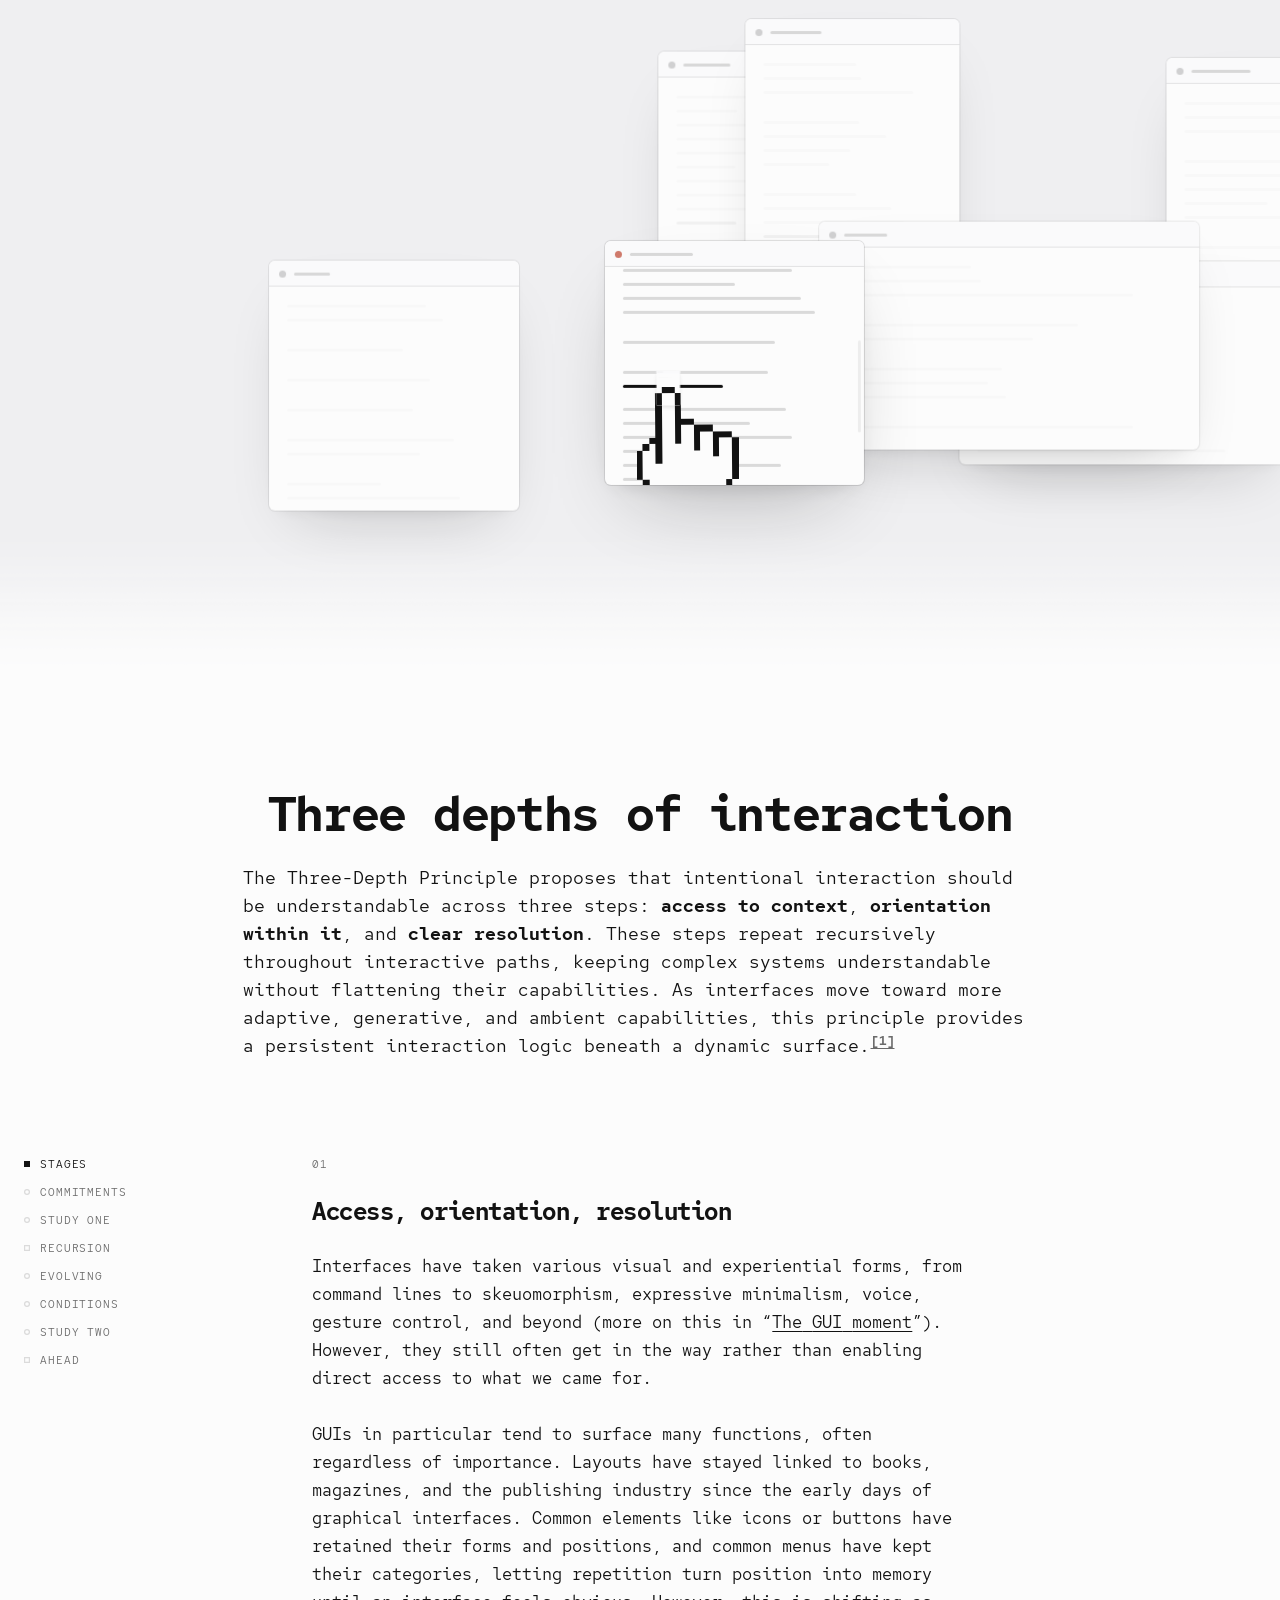
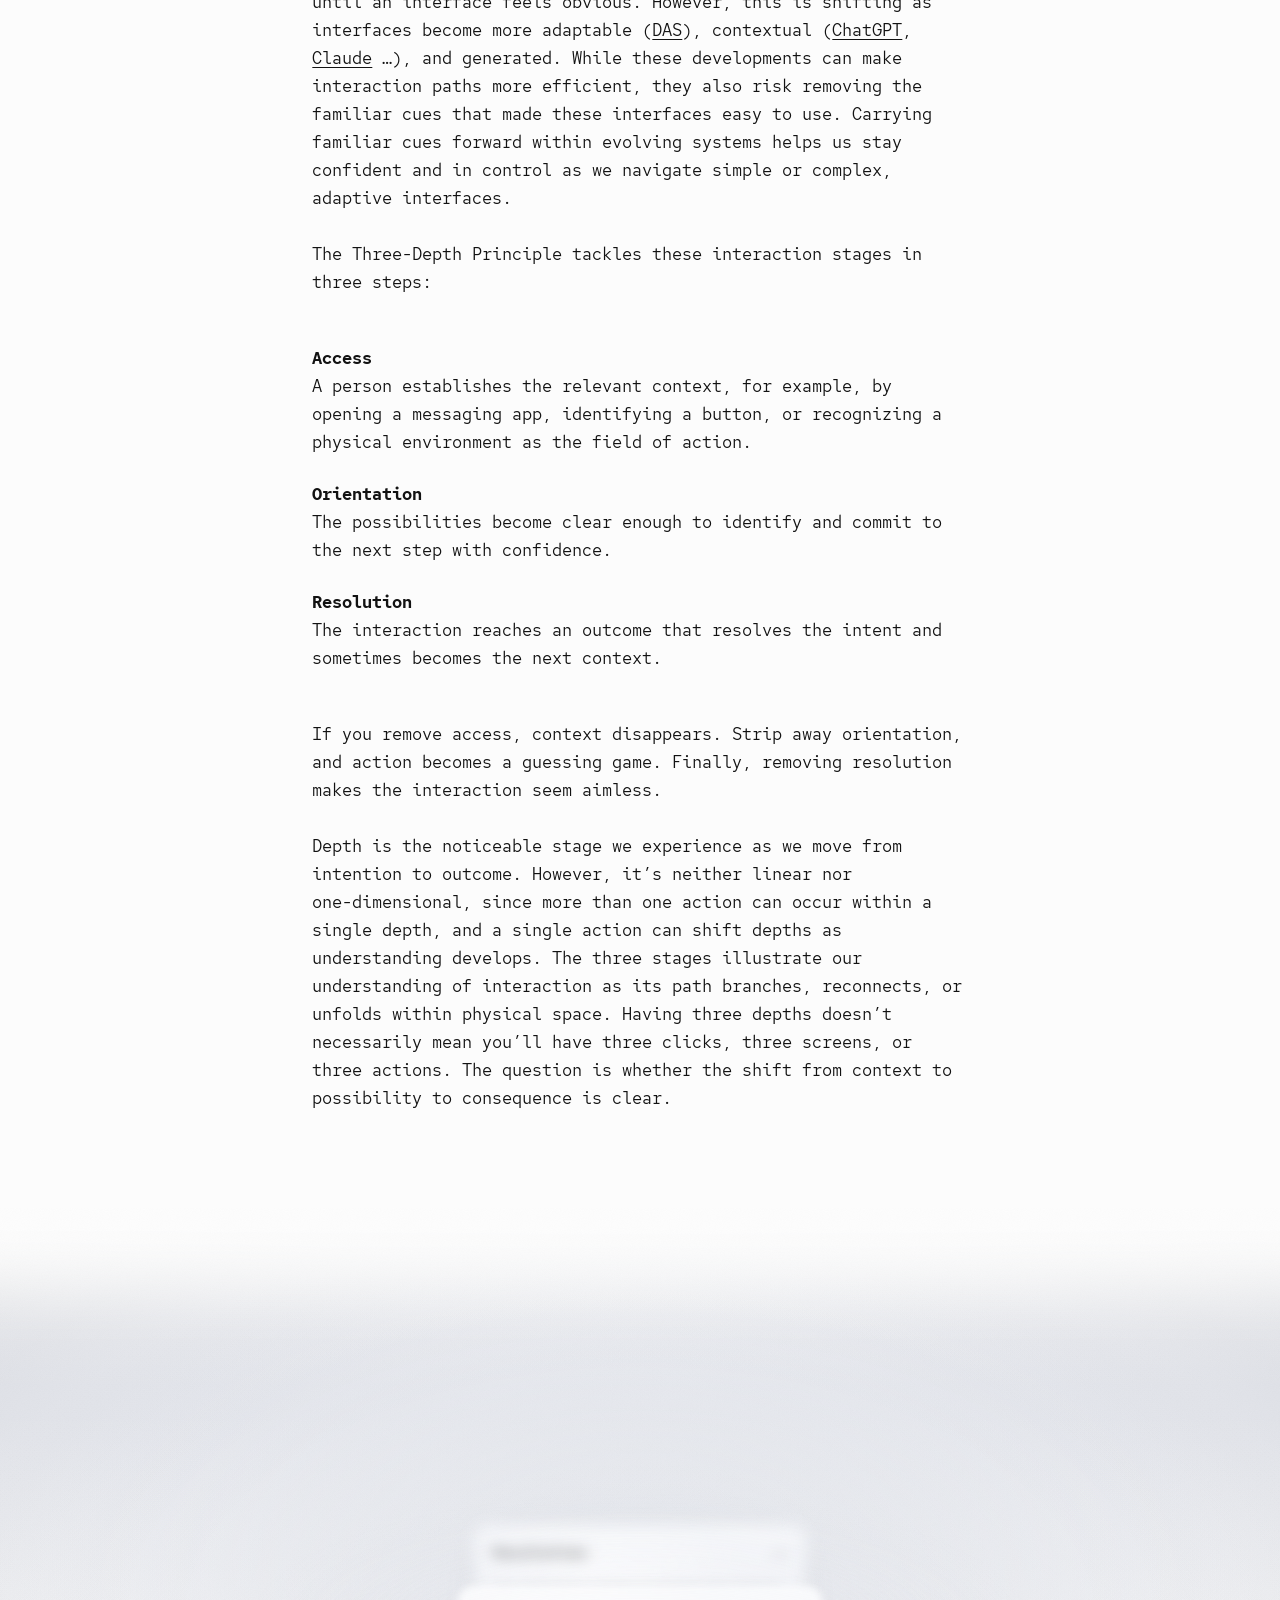
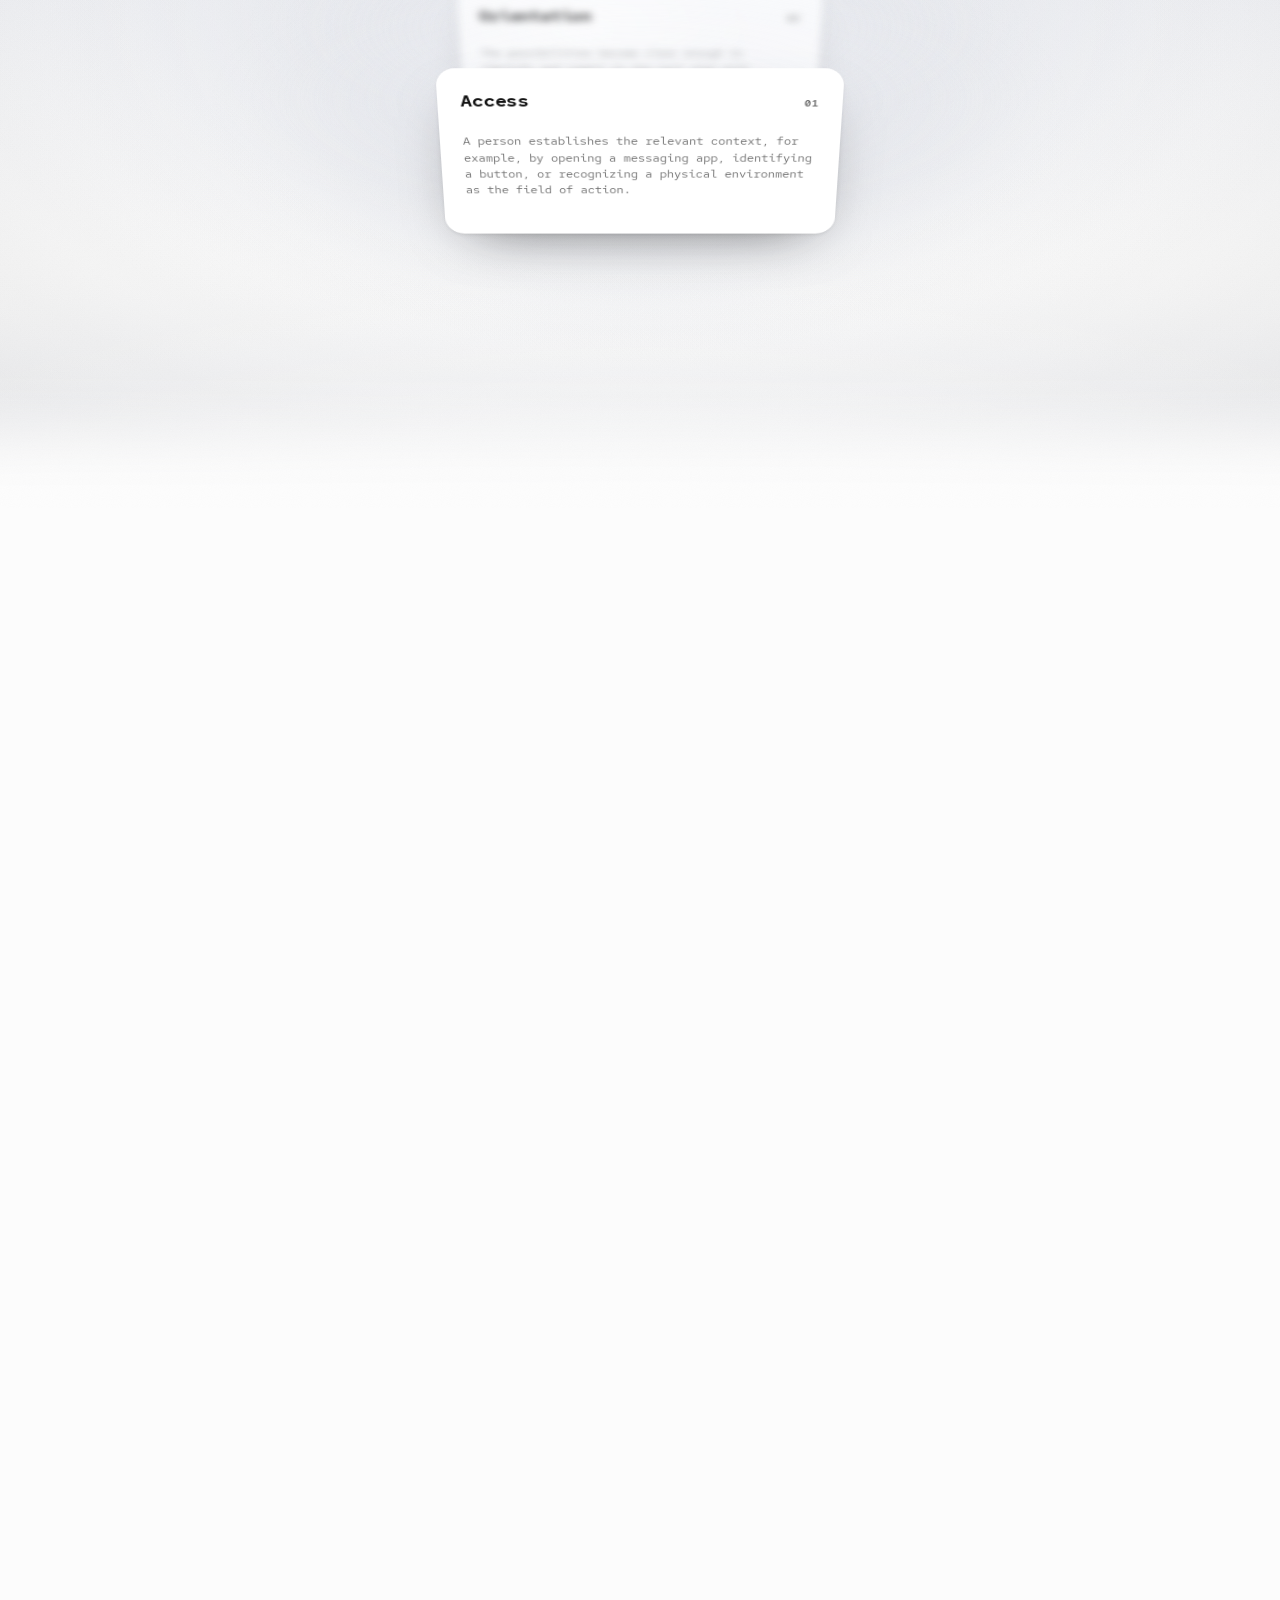
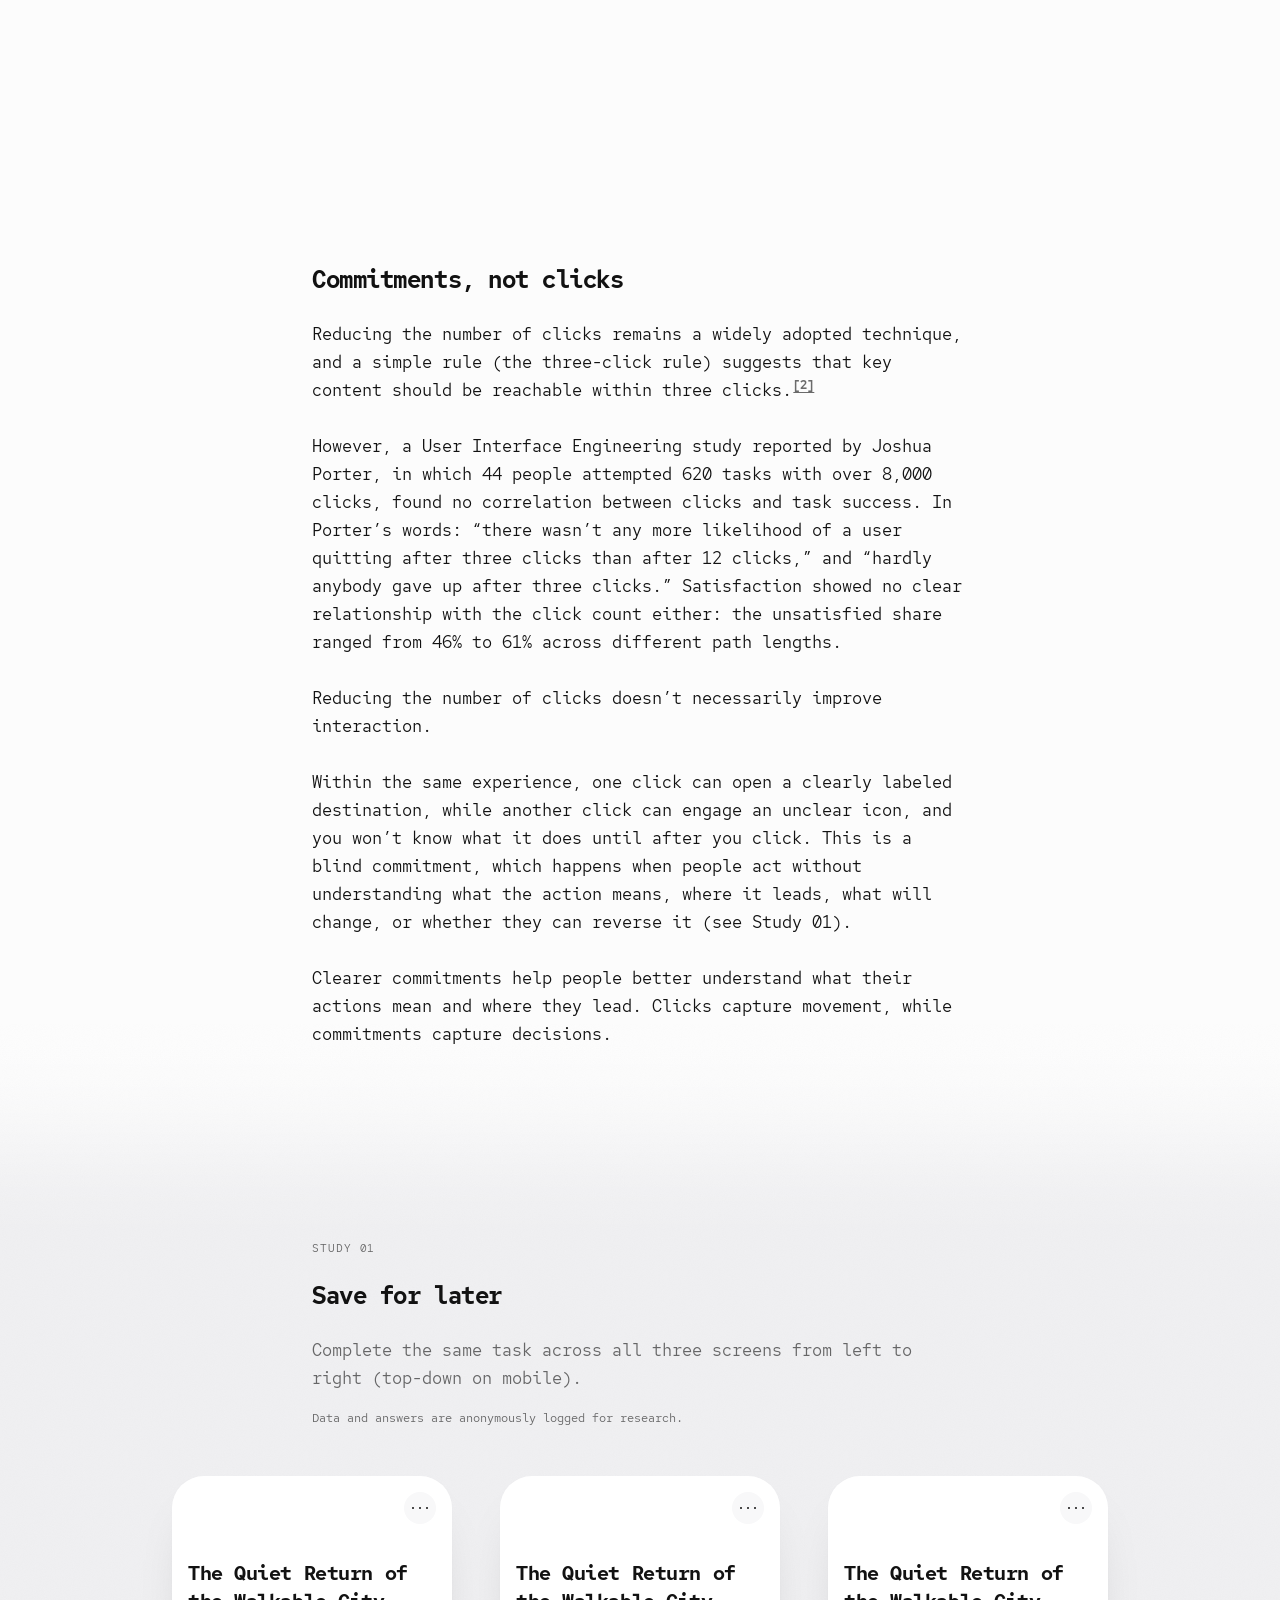
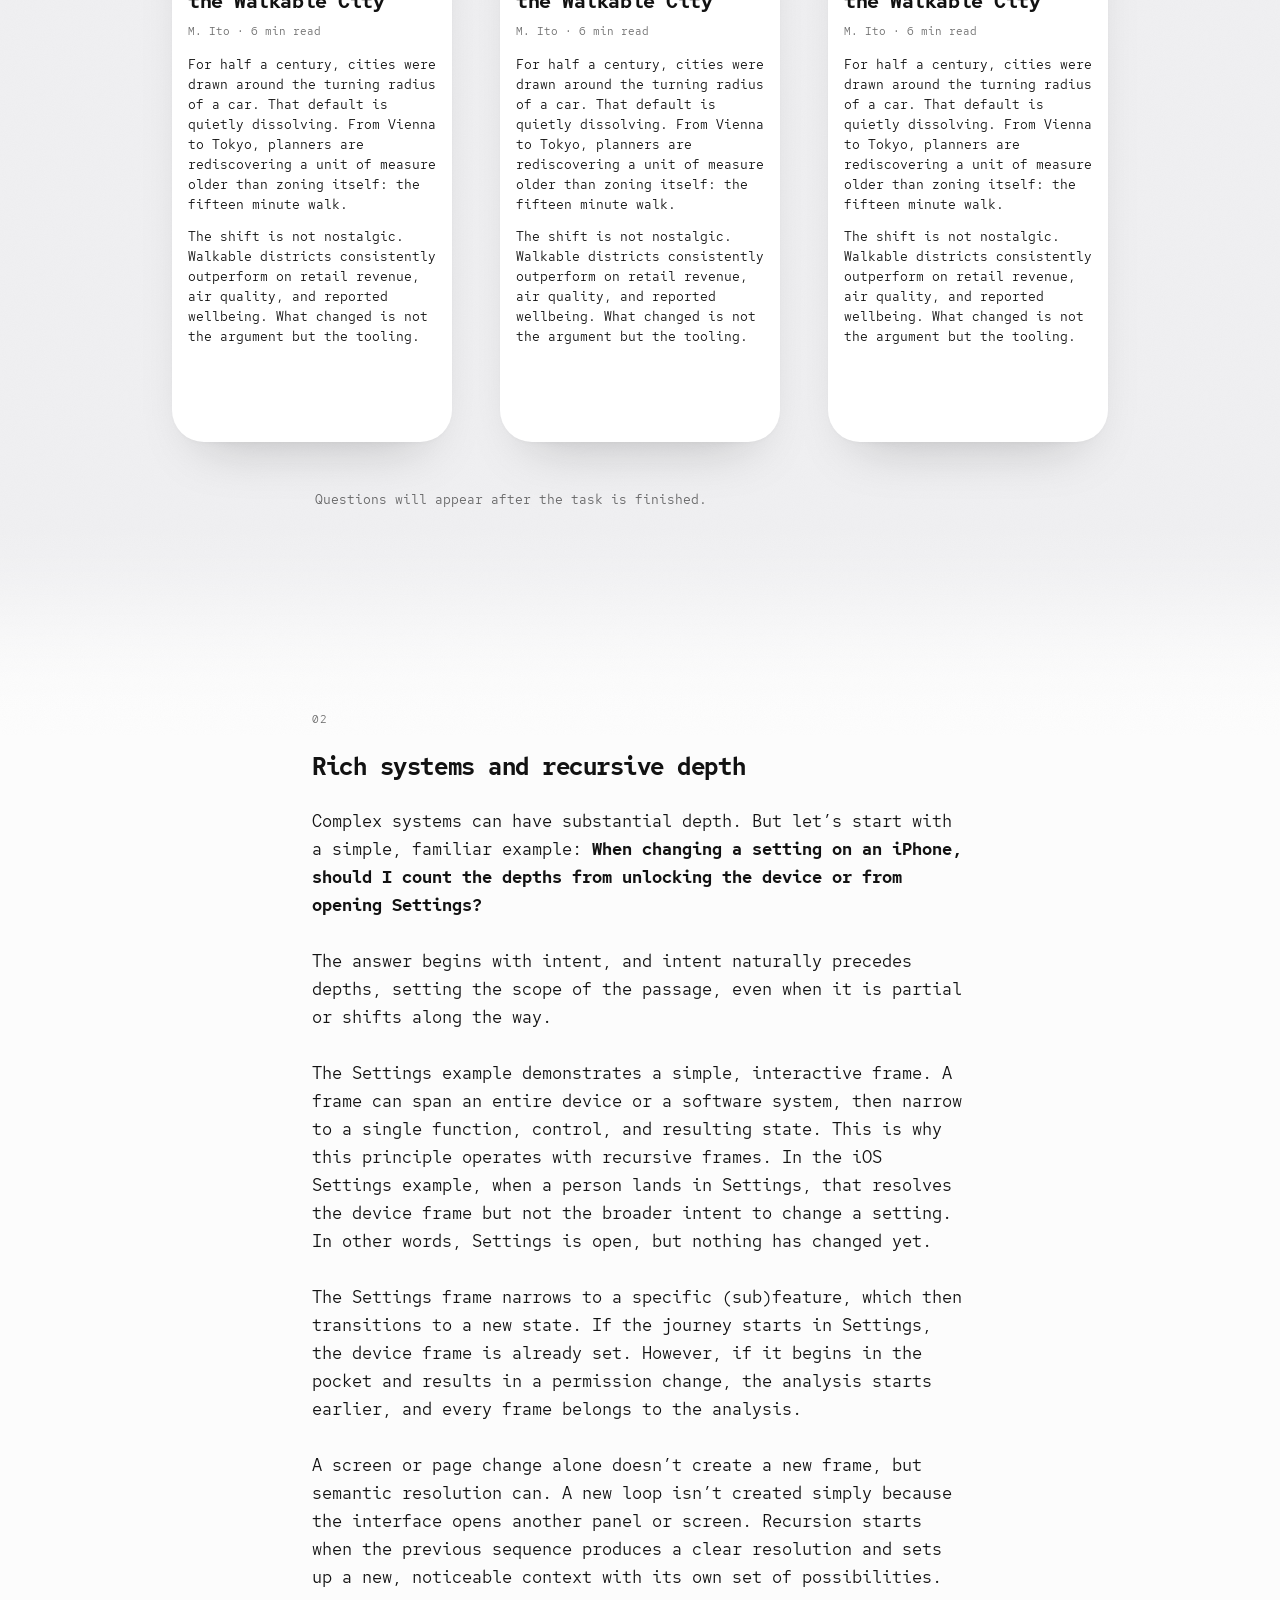
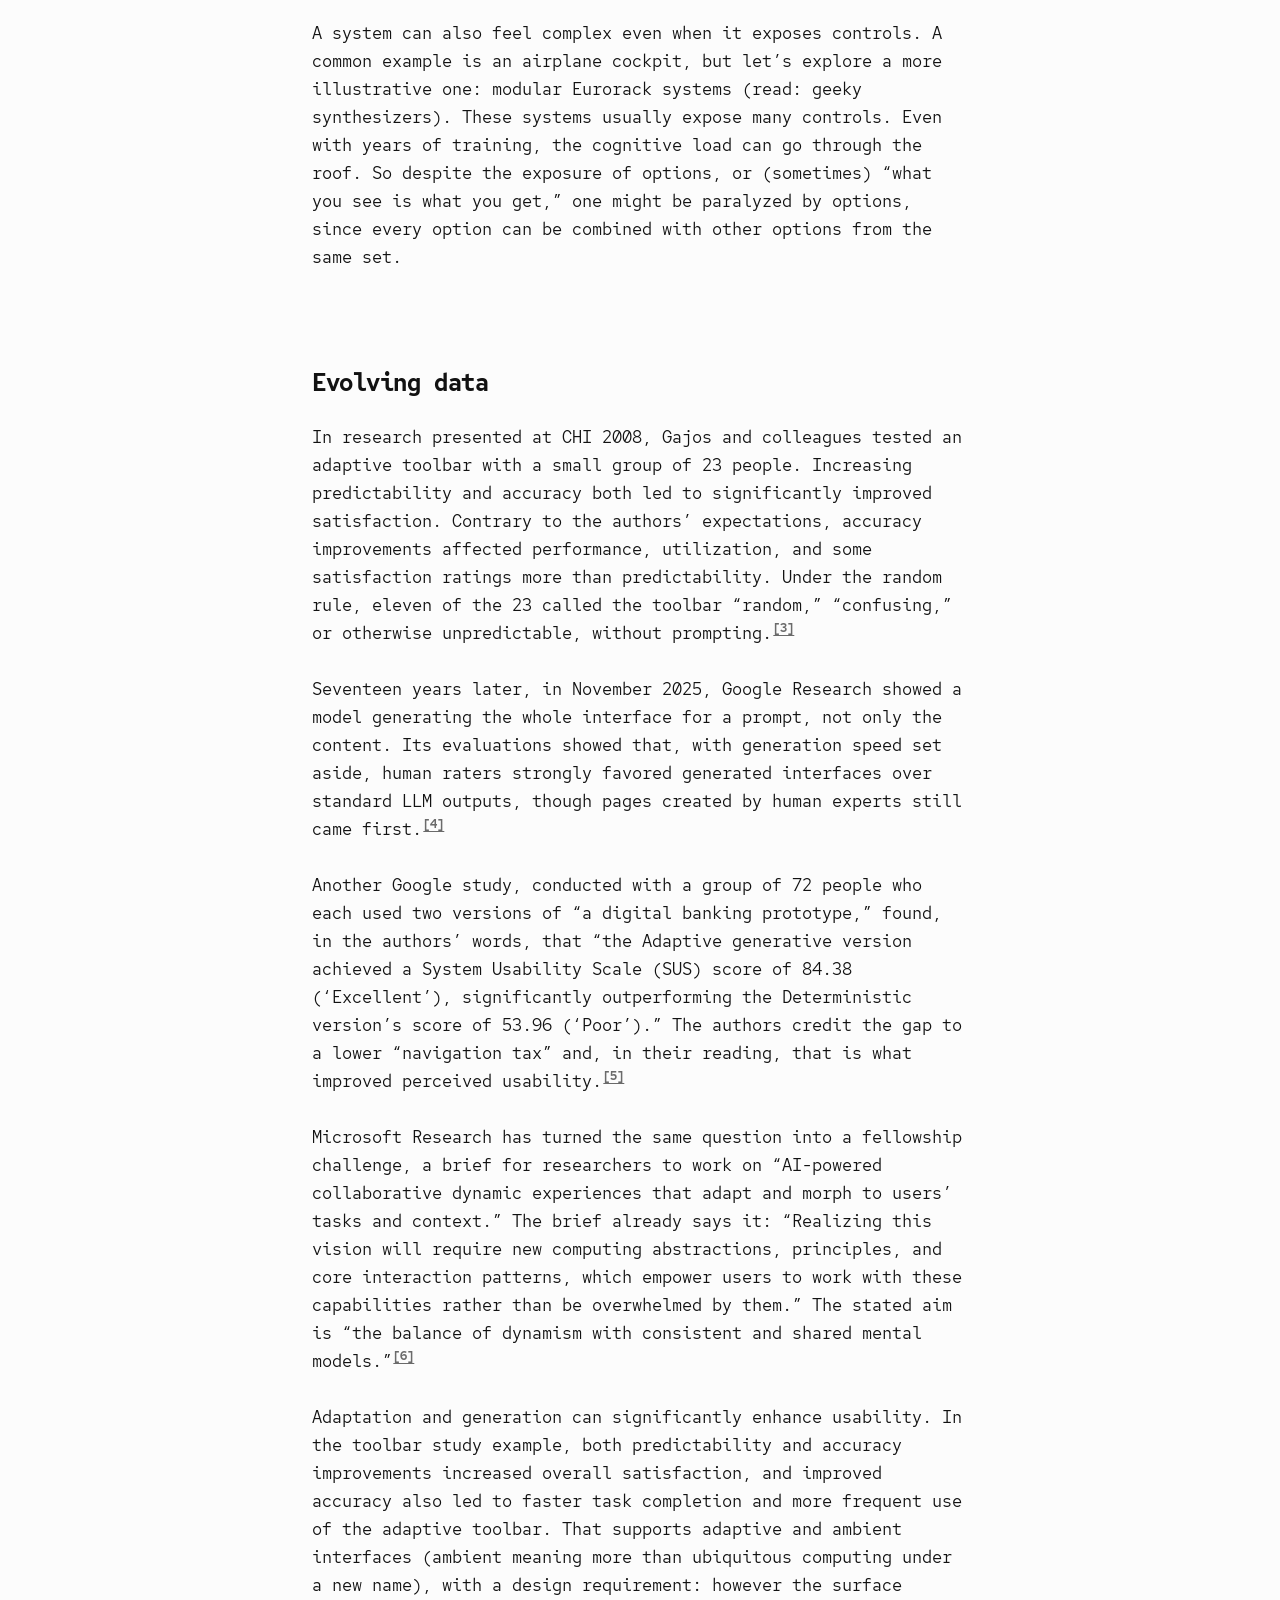
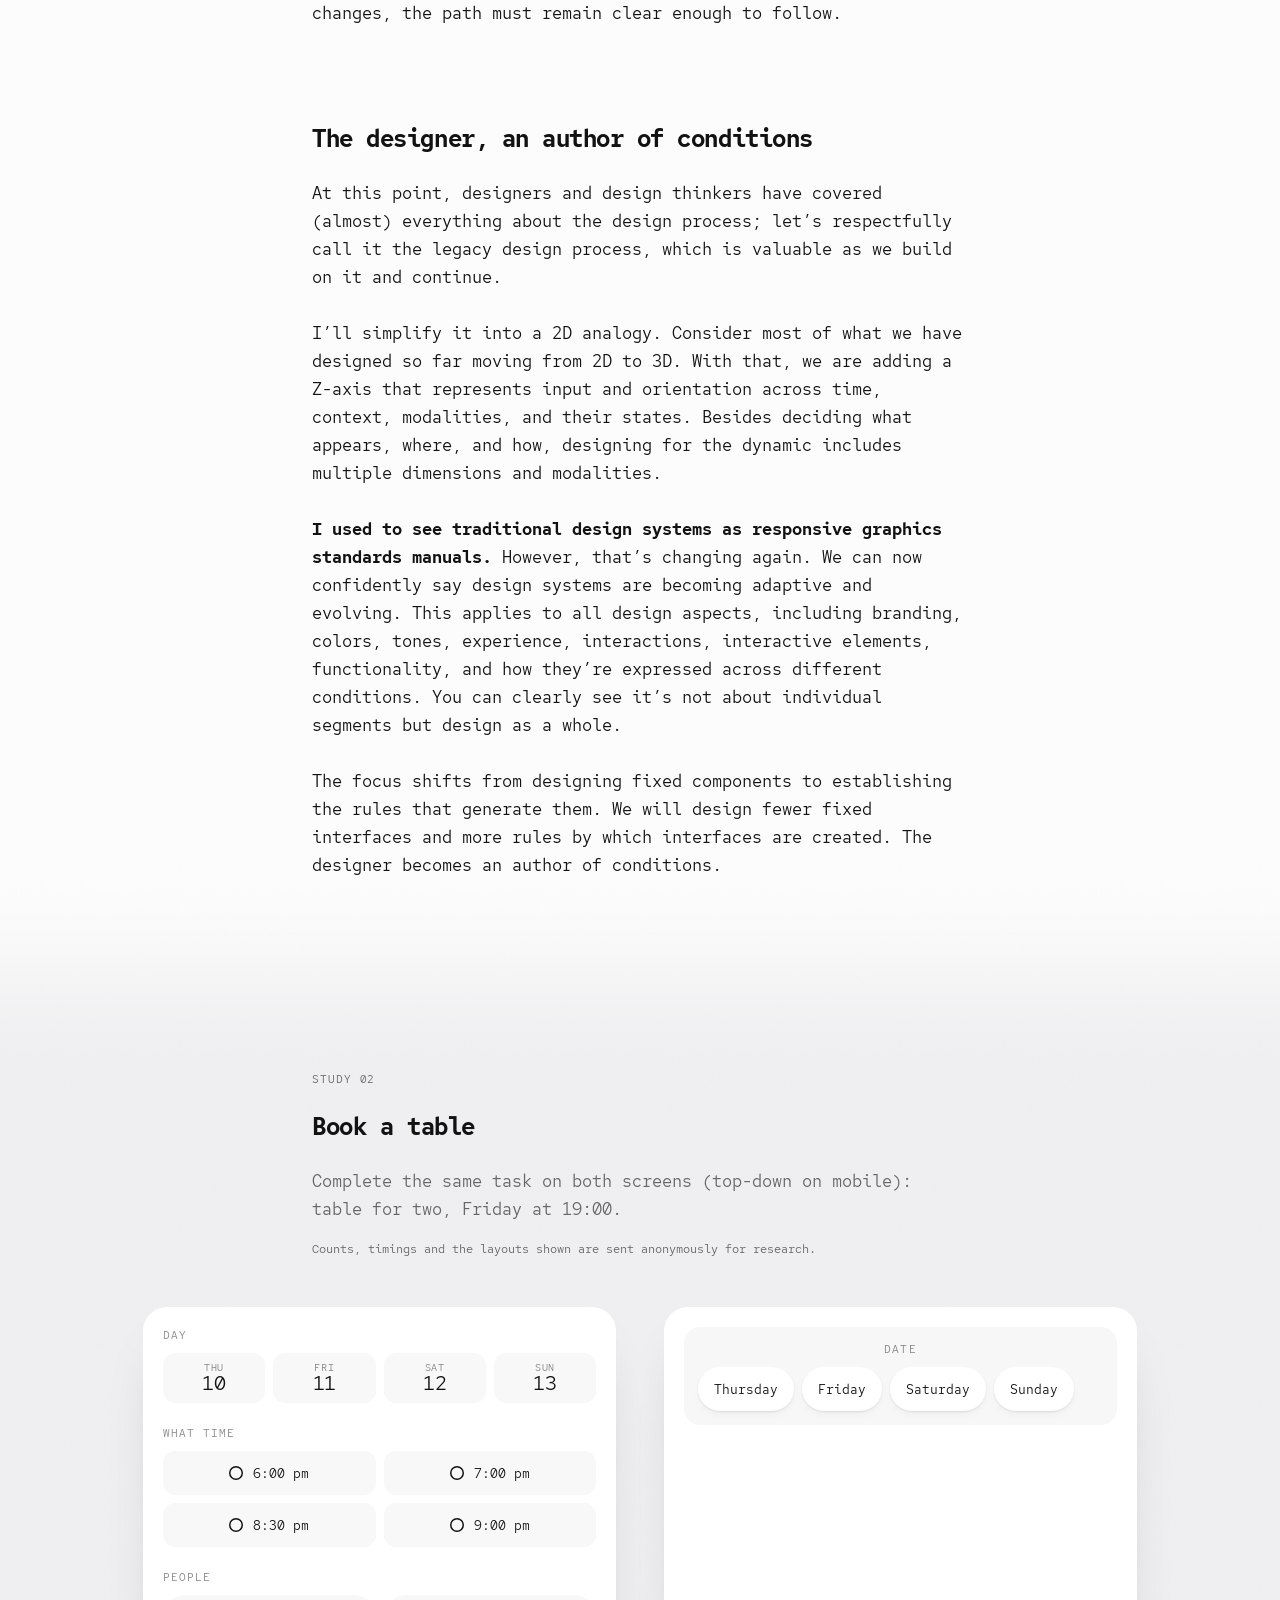
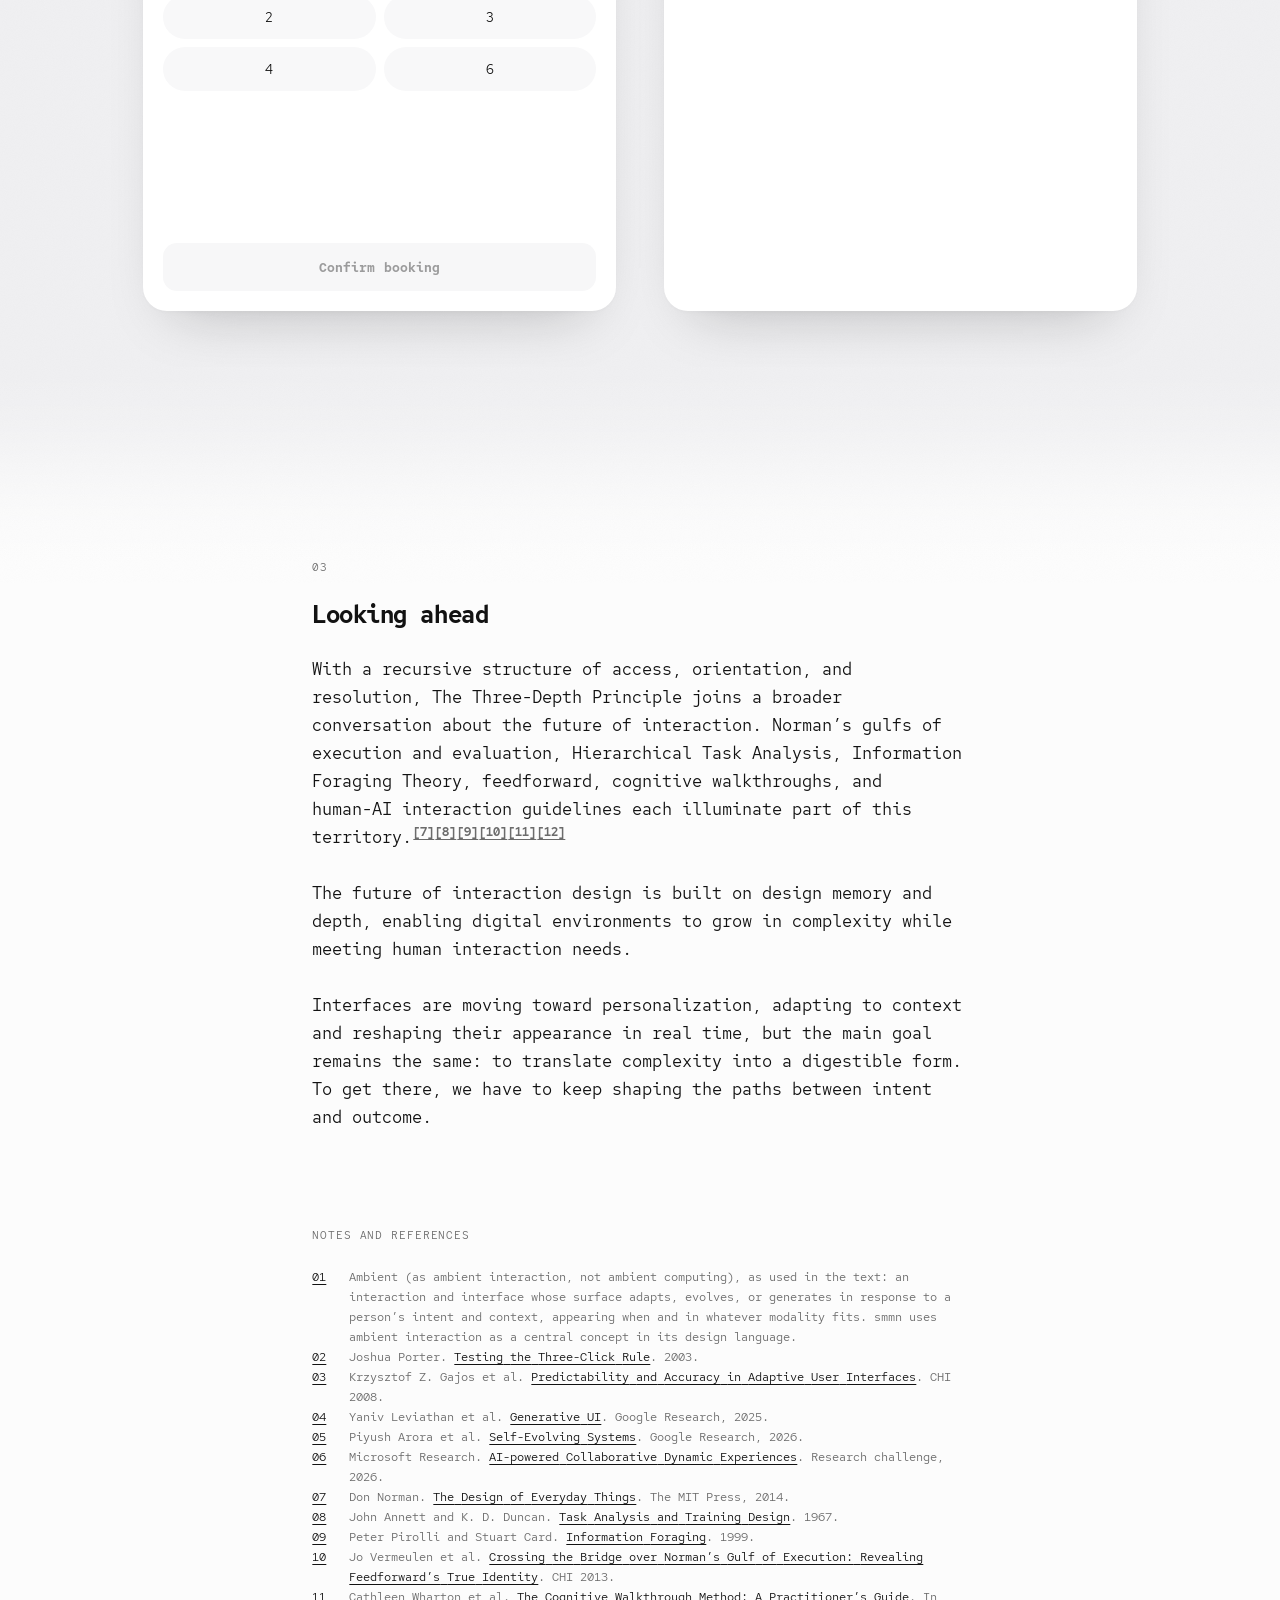
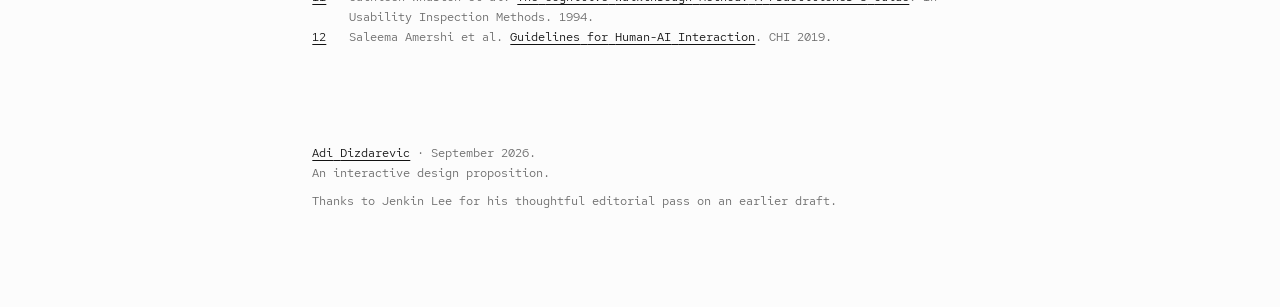
==== site/index.html @ 22658f47 "Three Depths of Interaction: the article, its two studies, and where their results go The page as it" ====
<!DOCTYPE html>
<html lang="en">
<head>
<meta charset="UTF-8">
<meta name="viewport" content="width=device-width, initial-scale=1.0">
<!-- The page is paper only, so it says so: "only light" keeps a browser's forced
     dark mode from inverting it, and the toolbar takes the band the page opens
     on, #EFEFF1, which is the colour at the top of the header scene. -->
<meta name="color-scheme" content="only light">
<meta name="theme-color" content="#EFEFF1">
<title>Three Depths of Interaction · AD&amp;</title>
<link rel="icon" href="data:image/svg+xml,%3Csvg xmlns='http://www.w3.org/2000/svg' viewBox='0 0 16 16'%3E%3Crect width='16' height='16' fill='%23FCFCFC'/%3E%3Crect x='3' y='3' width='10' height='10' fill='%23121212'/%3E%3C/svg%3E">
<!-- Which copy is the real one is a statement for a machine, not a line of prose
     the reader has to be told while already standing on it. The Worker binds both
     www.adidizdarevic.com/three-depths* and adidizdarevic.com/three-depths* and
     sends the apex to www, the way /nui and the WordPress site already do, so one
     host serves the article and this names that host. The trailing slash is the
     Worker's own 301 target, so this points at what is actually served rather
     than at a redirect. -->
<link rel="canonical" href="https://www.adidizdarevic.com/three-depths/">
<meta name="description" content="A structure beneath changing interfaces. The Three-Depth Principle, with two interactive studies.">
<meta name="author" content="Adi Dizdarevic">
<link rel="author" href="https://www.adidizdarevic.com/">
<!-- The robots line the WordPress pages send: index, and let a result or a
     Discover card show the share image large. -->
<meta name="robots" content="index, follow, max-image-preview:large, max-snippet:-1, max-video-preview:-1">

<!-- The card a link unfurls to. Written out rather than left to the crawler:
     the ones that matter here (Slack, LinkedIn, iMessage, Discord) read the
     markup and do not run scripts, and the article's own text lives behind a
     script that reveals it. Without these an unfurl of this URL is a bare
     domain and a blank rectangle. og:url is the canonical, so a link shared
     from either host resolves to one card and one article. -->
<meta property="og:type" content="article">
<meta property="og:locale" content="en_US">
<meta property="og:site_name" content="AD&amp;">
<meta property="article:published_time" content="2026-09-24T13:45:00-07:00">
<meta property="article:author" content="https://www.adidizdarevic.com/">
<meta property="og:title" content="Three Depths of Interaction">
<meta property="og:description" content="A structure beneath changing interfaces. The Three-Depth Principle, with two interactive studies.">
<meta property="og:url" content="https://www.adidizdarevic.com/three-depths/">
<meta property="og:image" content="https://www.adidizdarevic.com/three-depths/share.jpg">
<meta property="og:image:width" content="1200">
<meta property="og:image:height" content="630">
<meta property="og:image:alt" content="Pale application windows float on a grey field, one pressed by a pixel hand cursor, above the title Three depths of interaction.">
<meta name="twitter:card" content="summary_large_image">
<meta name="twitter:site" content="@dyya">
<meta name="twitter:creator" content="@dyya">
<meta name="twitter:title" content="Three Depths of Interaction">
<meta name="twitter:description" content="A structure beneath changing interfaces. The Three-Depth Principle, with two interactive studies.">
<meta name="twitter:image" content="https://www.adidizdarevic.com/three-depths/share.jpg">
<meta name="twitter:image:alt" content="Pale application windows float on a grey field, one pressed by a pixel hand cursor, above the title Three depths of interaction.">

<!-- One page of the AD& site rather than a site of its own, in the terms the
     WordPress pages already use: AD& as the site name, @dyya on X, and here the
     person @id the WordPress graph declares, so a search engine files the
     article under the same author as the rest of the site. Inside this script
     the ampersand is written plain: it is JSON, not HTML. -->
<script type="application/ld+json">
{
  "@context": "https://schema.org",
  "@type": "Article",
  "@id": "https://www.adidizdarevic.com/three-depths/#article",
  "headline": "Three depths of interaction",
  "description": "A structure beneath changing interfaces. The Three-Depth Principle, with two interactive studies.",
  "url": "https://www.adidizdarevic.com/three-depths/",
  "mainEntityOfPage": "https://www.adidizdarevic.com/three-depths/",
  "image": {"@type": "ImageObject", "url": "https://www.adidizdarevic.com/three-depths/share.jpg", "width": 1200, "height": 630},
  "datePublished": "2026-09-24T13:45:00-07:00",
  "dateModified": "2026-09-24T13:45:00-07:00",
  "inLanguage": "en",
  "keywords": ["Three-Depth Principle", "interaction design", "interface design", "generative interfaces", "adaptive interfaces"],
  "author": {
    "@type": "Person",
    "@id": "https://www.adidizdarevic.com/#/schema/person/d606aa5c96aa3db867bd6ea47d80e7c1",
    "name": "Adi Dizdarevic",
    "url": "https://www.adidizdarevic.com/",
    "sameAs": ["https://www.linkedin.com/in/adidizdarevic/", "https://www.instagram.com/ad.log/", "https://x.com/dyya", "https://www.behance.net/dyya", "https://www.youtube.com/@adidizdarevic", "https://www.pinterest.com/dyya/"]
  },
  "publisher": {"@id": "https://www.adidizdarevic.com/#/schema/person/d606aa5c96aa3db867bd6ea47d80e7c1"},
  "isPartOf": {"@type": "WebSite", "@id": "https://www.adidizdarevic.com/#website", "name": "AD&", "url": "https://www.adidizdarevic.com/"}
}
</script>

<!-- Both faces are on the first screen (the title is Semibold, the standfirst
     Book), and without this they are found only once system.css has arrived.
     crossorigin is required even here: fonts are fetched in CORS mode, and a
     preload made without it is not the request the font face makes. -->
<link rel="preload" href="fonts/article-mono-book.woff2" as="font" type="font/woff2" crossorigin>
<link rel="preload" href="fonts/article-mono-semibold.woff2" as="font" type="font/woff2" crossorigin>
<link rel="stylesheet" href="system.css">

<!-- Set before the stylesheet is applied and before anything is painted, so
     the opt-in path never shows the article and then takes it away. This is
     the only place the query string is read. -->
<script>
  if (/[?&]entrance=1(&|$)/.test(location.search))
    document.documentElement.className += " entrance";
</script>

<style>
/* ---------------------------------------------------------------------------
   Three Depths of Interaction, article shell.
   Layout system adapted from the studio's It's Time page: one reading track,
   one left edge (the spine), measures instead of shares, a type scale written
   once. Palette and voice belong to this article, not to that page.
--------------------------------------------------------------------------- */
/* Tokens, the reset, the base type, the label idiom and the focus state now
   live in system.css, linked above and shared with every study. Below is the
   article's own layout, and nothing else. */
/* ---------- the entrance, off the default path ---------------------------
   The article opens on the article. The entrance is still here and still
   works, at ?entrance=1, and it is worth keeping: it is the one thing this
   piece does that an essay cannot. It is not worth putting in front of a
   reader who did not ask for it.

   It used to be the default, and it cost three things.

   It broke every link into the article. A link to a citation showed the
   entrance, and the reveal ended on window.scrollTo(0,0): the reader landed
   at the top with the fragment still in the address, so nothing looked
   wrong. There are eleven citations, wired in both directions, and every one
   of them is an address somebody can send.

   It was the only thing between a reader and the article, and it had no
   fallback. Measured: 6.3 seconds from load to the first line if you commit,
   14.6 if you hesitate and the timer has to run out. The whole article sat
   behind display:none waiting on one function, so anything that went wrong
   after the entrance bound its listeners was a blank page. The noscript
   block answers "no script at all"; it cannot answer "the script ran and
   then something threw".

   And it is no longer measuring anything. It composed a branch and a
   duration for the trace, and the trace is gone.

   The class goes on <html> from a script in the head, before the first
   paint, so the opt-in path never flashes the article before hiding it.
   Nothing else in the page reads the query. */
body.locked{overflow:hidden;height:100vh;}

/* ---------- entrance ---------- */
.stage{position:fixed;inset:0;background:var(--paper);z-index:40;
  display:none;align-items:center;justify-content:center;}
html.entrance .stage{display:flex;}
.control{width:64px;height:64px;border-radius:50%;background:var(--ink);
  transition:transform .18s cubic-bezier(.2,.9,.3,1),opacity .3s;}
.control:hover{transform:scale(1.06);}
.control:active{transform:scale(.94);}
.control:focus-visible{outline:2px solid var(--ink);outline-offset:6px;}
.control.gone{opacity:0;pointer-events:none;transform:scale(.85);}
.response{position:absolute;text-align:center;max-width:var(--w-text);padding:0 var(--edge);
  font-family:var(--sans);font-size:var(--fs-body);line-height:var(--lh-body);}
.response .line{opacity:0;transform:translateY(6px);
  transition:opacity .4s,transform .4s cubic-bezier(.2,.9,.3,1);}
.response .line.on{opacity:1;transform:none;}
.response em{font-style:normal;color:var(--accent);}
.response .t{font-variant-numeric:tabular-nums;color:var(--accent);}
.response.fade{opacity:0;transition:opacity .5s;}

/* ---------- the writing ----------
   The essay is written as it is read. Every word carries a mask, and an edge
   driven by the scroll sweeps the mask off, line by line, in reading order.
   The scroll is the only timeline: there is no transition and no duration
   anywhere in here, because a transition is a second clock, and a second
   clock is what makes a scroll-driven reveal feel loose. The mechanism is the
   one on adidizdarevic.com/its-time, cut to a line's own position rather than
   a block's, since an essay is read one line at a time and a section here can
   run three screens tall. A word without the mask is a word the script never
   touched, so the page reads whole without it. */
.tm-w{display:inline-block;
  -webkit-mask-image:linear-gradient(90deg,#000 var(--e,-9999px),
    transparent calc(var(--e,-9999px) + var(--s,40px)));
  mask-image:linear-gradient(90deg,#000 var(--e,-9999px),
    transparent calc(var(--e,-9999px) + var(--s,40px)));}
/* written: the mask comes off rather than being parked off the end, so a page
   that has been read carries no masks at all */
.tm-w.tm-done{-webkit-mask-image:none;mask-image:none;}
/* an inline-block does not carry its parent's underline, so a link's words
   draw their own, at the page's own thickness and offset */
a .tm-w{text-decoration:underline;text-decoration-thickness:1px;text-underline-offset:3px;}
/* but the SPACES between those words are bare text nodes, still owned by the
   link, and the link carries no mask. So an unread link painted an underline
   under each of its gaps and nothing else: a scatter of short dashes across
   any part of the page the reading had not reached yet, worst on reload,
   which restores the scroll position into unread text. The link's own
   underline is suspended while any of its words is still masked, and returns
   the moment the last one lands, so the gaps close exactly as before and the
   finished state is unchanged. */
a:has(.tm-w:not(.tm-done)){text-decoration:none;}
/* a line's own mark (the reference numeral) arrives with its first line */
.tm-lead::before{opacity:var(--o,0);}
/* the studies arrive whole, in their turn in the same wave,
   with a lift small enough not to compete with the prose */
.tm-obj{opacity:var(--o,0);transform:translate3d(0,calc((1 - var(--o,0)) * 6px),0);}
@media (prefers-reduced-motion:reduce){
  .tm-w,.tm-obj{-webkit-mask-image:none !important;mask-image:none !important;
    opacity:1 !important;transform:none !important;}
  .tm-lead::before{opacity:1 !important;}
  /* nothing is ever marked written here, so the suspended underline above
     would never come back. This block already exists for the case where the
     preference is turned on after a split has happened. */
  a:has(.tm-w){text-decoration:underline !important;}
}

/* the rail: the page's own path, and its navigation. The pattern is the one
   from the Anti Tapes design system: the section indices lift out of the flow
   and stand on the canvas, flush left, filling in as they are passed. It
   arrives with the first section, not with the page, so the opening is left
   alone. Marker shape carries the kind: a square is a part of the argument,
   and a subsection or a study, both things that follow one, take the same
   circle. */
/* The rail rides with the article rather than with the window: it begins on
   the first section's label line and sticks a gutter from the top once it
   reaches it, then leaves with the last section. The host is a zero height
   sticky box, so it takes no room in the flow, and the two offsets cancel:
   the host sticks at s6 minus the lead, the rail sits at the lead inside it,
   so the rail lands exactly s6 from the top when stuck. */
.railhost{position:sticky;top:calc(var(--s6) - var(--rail-lead));height:0;z-index:30;}
.rail{position:absolute;top:var(--rail-lead);left:var(--s3);
  display:flex;flex-direction:column;gap:2px;align-items:flex-start;
  max-height:calc(100vh - var(--s6) * 2);
  opacity:0;pointer-events:none;transition:opacity var(--t3) var(--settle);}
.rail.on{opacity:1;pointer-events:auto;}
.rail a{display:flex;align-items:center;gap:10px;padding:5px 0;
  text-decoration:none;color:var(--muted);white-space:nowrap;
  font-family:var(--mono);font-size:var(--fs-label);line-height:var(--lh-label);
  letter-spacing:.08em;text-transform:uppercase;
  font-variant-numeric:tabular-nums;transition:color var(--t2) var(--settle);}
/* every marker keeps the same size and the same place: only its fill moves,
   hairline ring ahead, grey once passed, full ink for the one being read */
.rail a::before{content:"";flex:none;width:6px;height:6px;
  background:transparent;box-shadow:inset 0 0 0 1.2px var(--rule);
  transition:background var(--t2) var(--settle),box-shadow var(--t2) var(--settle);}
/* the part is the square; a subsection and a study are both things that
   follow one, so they take the same circle */
.rail a.sub::before,
.rail a.study::before{border-radius:50%;}
.rail a:hover{color:var(--ink);}
.rail a.passed{color:var(--muted);}
.rail a.passed::before{background:var(--muted);box-shadow:none;}
.rail a.cur{color:var(--ink);}
.rail a.cur::before{background:var(--ink);box-shadow:none;}
.rail a:focus-visible{outline:1.5px solid var(--ink);outline-offset:3px;}
/* the names are drawn, not written: Safari's Reader copies the article's text
   and would print them as a line of words; each link keeps its name for a
   screen reader in aria-label */
.rail .t::before{content:attr(data-t);}
/* The rail stands in the page margin; it goes when that margin does. The
   threshold is 1221, not the 1101 where the margin first fits, because the
   claim it reserves used to push study 01's frame under its own 998px
   breakpoint: from 1101 to 1220 the three phones stacked into one while
   both neighbouring widths showed three, and landscape iPads live exactly
   there. Below 1221 the page is the plain centred track and three-up is
   continuous from 999px of viewport. */
@media (max-width:1220px){.rail{display:none;}}
/* where a rail link lands: on the system, like every other vertical value */
[data-sec],[data-sub],[data-study]{scroll-margin-top:var(--break-in);}

/* ---------- the vertical rhythm --------------------------------------------
   Two values carry every vertical gap on the page, and there is no third.

     --break     96   between one top-level block and the next, and the air a
                      band of reading holds inside itself, top and bottom. A
                      study is a change of material, so it takes the break
                      twice: once on the paper before it, once as its own
                      inset. The two bands that are not reading take it once,
                      on the paper alone: the opening scene and the closing
                      figure are rendered environments, and an environment
                      that stops short of its own edges is a picture of one.
                      The figure in particular fades its atmosphere in over
                      56px at the top and bottom of its stage; that fade is
                      built to land on the paper, and an inset of flat grey
                      above it prints the fade as a bar of light across the
                      band instead.
     --break-in  48   between the parts of one block: the lede, the
                      demonstration and the reading inside a study, a
                      definition group or a raised line lifted out of the
                      prose around it.

   Under those, a heading sits --s3 above its body, and a paragraph sits one
   line of leading above the next. Those are type, not layout.

   Before this the page ran seven different breaks: 96 between sections, 128
   before a study but 64 after it (so a band was 192 in and 160 out), 64 before
   the figure and 96 after, 128 before the references, and 48 of hero padding
   on top of the 96 that already followed it. Every one of those is now one of
   the two below. */
:root{ --break:var(--s7); --break-in:var(--s5); }

/* ---------- the edges ------------------------------------------------------
   A band does not meet the paper on a line any more, it dissolves into it.
   Three numbers say how far, and one tile and two tones say what that costs.

   Every ramp below runs on smootherstep rather than a straight line. A
   straight line has a corner in its slope at each end, the eye is a very good
   corner detector, and it draws the corner in as a band. Smootherstep arrives
   at both ends with zero slope and zero curvature, so there is no corner left
   to find. The same reasoning took the corners off the figure's air, where a
   stop at 20 percent of the stage was drawing a line across the whole page.

   Every ramp is also dithered, because paper to surface1 is 13 levels and over
   a 240 pixel run that is a level every 18 pixels, which contours on any panel
   worth the name. The tile is the one the figure already carried, declared
   here now that three things use it.

   The tile multiplies, so it darkens what it dithers by its own mean, about
   1.1 percent. The two tones below are --paper and --surface1 written that
   much brighter; they arrive at --paper and --surface1 once the tile has been
   through them, which is what lets a dissolve meet flat paper with no seam.
   Measured: 0.28 of a level at the paper end, 0.31 at the band end. */
:root{
  --tile:url("data:image/svg+xml,%3Csvg xmlns='http://www.w3.org/2000/svg' width='180' height='180'%3E%3Cfilter id='n' color-interpolation-filters='sRGB'%3E%3CfeTurbulence type='fractalNoise' baseFrequency='1.1' numOctaves='1' stitchTiles='stitch'/%3E%3CfeColorMatrix type='saturate' values='0'/%3E%3CfeComponentTransfer%3E%3CfeFuncR type='linear' slope='.022' intercept='.978'/%3E%3CfeFuncG type='linear' slope='.022' intercept='.978'/%3E%3CfeFuncB type='linear' slope='.022' intercept='.978'/%3E%3CfeFuncA type='linear' slope='0' intercept='1'/%3E%3C/feComponentTransfer%3E%3C/filter%3E%3Crect width='180' height='180' filter='url(%23n)'/%3E%3C/svg%3E");
  --paper-lift:rgb(255,255,255);      /* --paper,    written for the tile */
  --surface1-lift:rgb(242,242,244);   /* --surface1, written for the tile */
  --blend-run:120px;                  /* a band, each way from where its edge was */
  --fade-run:152px;                   /* the figure's air, in from each end of the stage */
  --hero-lift:80px;                   /* the room the header scene is given back */
}

/* ---------- page frame -----------------------------------------------------
   One frame, centred on the track, and inside it one reading column, centred
   in turn. Thought sits in the middle column; evidence (the studies, the
   axiom) takes the whole track. The rhythm of the page is that alternation.
   The measure is set in characters, not pixels: this face is monospaced, so
   one character is exactly 0.64em and 66 of them is an exact width at any
   body size. Change --fs-body and the column follows. */
#page{display:block;}
html.entrance #page{display:none;}
html.entrance #page.on{display:block;}
.spineblock,.studywrap{width:min(100% - 2 * var(--edge), var(--track));
  margin-inline:auto;}
.spineblock{display:grid;column-gap:var(--s3);
  grid-template-columns:minmax(0,1fr) minmax(0,var(--w-text)) minmax(0,1fr);}
.spineblock > *{grid-column:2;}
/* On a phone the reading column no longer fits beside its two side columns,
   which collapse to zero width; their two 24px column gaps did not, so body
   text stood 40px from the screen edge while the hero and its title stood at
   the 16px page edge. The gaps go where the side columns are already gone,
   and the column takes the same edge as everything else. */
@media (max-width:680px){.spineblock{column-gap:0;}}

.studywrap .inner{max-width:none;}

.prose{max-width:var(--w-text);}
.prose p{margin:0 0 var(--lh-body);}
.prose p:last-child{margin-bottom:0;}
.prose b{font-weight:600;}
.prose .doubt{color:var(--muted);}

/* a citation marker: raised and small like a footnote, not a sentence link,
   so it carries no underline of its own until it is the thing in focus */
.cite{font-family:var(--mono);font-size:.7em;font-weight:600;
  vertical-align:super;line-height:0;color:var(--muted);
  text-decoration:none;margin-left:1px;
  transition:color var(--t2) var(--settle);}
.cite:hover,.cite:focus-visible{color:var(--ink);}
.cite:focus-visible{outline:1.5px solid var(--ink);outline-offset:2px;}
/* the sentence carries the citation right up against the period; the mark
   itself needs a little clearance from the top of the window it scrolls to */
.cite{scroll-margin-top:var(--s5);}

/* hero: the one block that opens wide, centred on the track */
.hero{grid-column:1 / -1;min-height:88vh;display:flex;flex-direction:column;
  justify-content:center;}

/* the depth field, carrying the three stage words at three real distances.
   It runs the full width of the frame rather than the track, because it is a
   field and not a column, and it is loaded with its own chrome switched off.
   The heading below it does the naming; the field only shows the thing. */
/* The scene is its own document, at a height that answers the window, so it
   dissolves under a mask on the frame rather than under a strip measured
   against it. Three mask layers: alpha = ramp * (1 - tile * bump).
     ramp   the dissolve itself, eased
     tile   the dither, which a frame cannot be given any other way, since
            nothing on this side of it can reach the scene's own pixels
     bump   where the dither is allowed to act, zero at both ends of the run,
            so the noise never starts or stops on an edge of its own
   The run takes 176 pixels off the bottom of the scene, so the scene is given
   --hero-lift of it back and the dissolve starts that much lower down. */
.heroscene{display:block;width:100vw;margin-left:calc(50% - 50vw);
  height:calc(min(68vh, 660px) + var(--hero-lift));margin-bottom:var(--break);
  border:0;background:#E8E7E4;
  -webkit-mask-image:linear-gradient(180deg, rgb(0,0,0) 0,rgb(0,0,0) calc(100% - 176px), rgba(0,0,0,0.9988) calc(100% - 167.2px),
      rgba(0,0,0,0.9914) calc(100% - 158.4px), rgba(0,0,0,0.9734) calc(100% - 149.6px),
      rgba(0,0,0,0.9421) calc(100% - 140.8px), rgba(0,0,0,0.8965) calc(100% - 132px),
      rgba(0,0,0,0.8369) calc(100% - 123.2px), rgba(0,0,0,0.7648) calc(100% - 114.4px),
      rgba(0,0,0,0.6826) calc(100% - 105.6px), rgba(0,0,0,0.5931) calc(100% - 96.8px),
      rgba(0,0,0,0.5) calc(100% - 88px), rgba(0,0,0,0.4069) calc(100% - 79.2px),
      rgba(0,0,0,0.3174) calc(100% - 70.4px), rgba(0,0,0,0.2352) calc(100% - 61.6px),
      rgba(0,0,0,0.1631) calc(100% - 52.8px), rgba(0,0,0,0.1035) calc(100% - 44px),
      rgba(0,0,0,0.0579) calc(100% - 35.2px), rgba(0,0,0,0.0266) calc(100% - 26.4px),
      rgba(0,0,0,0.0086) calc(100% - 17.6px), rgba(0,0,0,0.0012) calc(100% - 8.8px),
      rgba(0,0,0,0) 100%),
    url("data:image/svg+xml,%3Csvg xmlns='http://www.w3.org/2000/svg' width='180' height='180'%3E%3Cfilter id='n' color-interpolation-filters='sRGB'%3E%3CfeTurbulence type='fractalNoise' baseFrequency='1.1' numOctaves='1' stitchTiles='stitch'/%3E%3CfeColorMatrix type='saturate' values='0'/%3E%3CfeComponentTransfer%3E%3CfeFuncA type='linear' slope='.18' intercept='0'/%3E%3C/feComponentTransfer%3E%3C/filter%3E%3Crect width='180' height='180' filter='url(%23n)'/%3E%3C/svg%3E"),
    linear-gradient(180deg,rgba(0,0,0,0) 0, rgba(0,0,0,0) calc(100% - 176px),
      rgba(0,0,0,0.0086) calc(100% - 158.4px), rgba(0,0,0,0.0579) calc(100% - 140.8px),
      rgba(0,0,0,0.1631) calc(100% - 123.2px), rgba(0,0,0,0.3174) calc(100% - 105.6px),
      rgba(0,0,0,0.5) calc(100% - 88px), rgba(0,0,0,0.6826) calc(100% - 70.4px),
      rgba(0,0,0,0.8369) calc(100% - 52.8px), rgba(0,0,0,0.9421) calc(100% - 35.2px),
      rgba(0,0,0,0.9914) calc(100% - 17.6px), rgba(0,0,0,1) 100%,
      rgba(0,0,0,0.9914) calc(100% - 79.2px), rgba(0,0,0,0.9421) calc(100% - 70.4px),
      rgba(0,0,0,0.8369) calc(100% - 61.6px), rgba(0,0,0,0.6826) calc(100% - 52.8px),
      rgba(0,0,0,0.5) calc(100% - 44px), rgba(0,0,0,0.3174) calc(100% - 35.2px),
      rgba(0,0,0,0.1631) calc(100% - 26.4px), rgba(0,0,0,0.0579) calc(100% - 17.6px),
      rgba(0,0,0,0.0086) calc(100% - 8.8px), rgba(0,0,0,0) 100%);
  mask-image:linear-gradient(180deg, rgb(0,0,0) 0,rgb(0,0,0) calc(100% - 176px), rgba(0,0,0,0.9988) calc(100% - 167.2px),
      rgba(0,0,0,0.9914) calc(100% - 158.4px), rgba(0,0,0,0.9734) calc(100% - 149.6px),
      rgba(0,0,0,0.9421) calc(100% - 140.8px), rgba(0,0,0,0.8965) calc(100% - 132px),
      rgba(0,0,0,0.8369) calc(100% - 123.2px), rgba(0,0,0,0.7648) calc(100% - 114.4px),
      rgba(0,0,0,0.6826) calc(100% - 105.6px), rgba(0,0,0,0.5931) calc(100% - 96.8px),
      rgba(0,0,0,0.5) calc(100% - 88px), rgba(0,0,0,0.4069) calc(100% - 79.2px),
      rgba(0,0,0,0.3174) calc(100% - 70.4px), rgba(0,0,0,0.2352) calc(100% - 61.6px),
      rgba(0,0,0,0.1631) calc(100% - 52.8px), rgba(0,0,0,0.1035) calc(100% - 44px),
      rgba(0,0,0,0.0579) calc(100% - 35.2px), rgba(0,0,0,0.0266) calc(100% - 26.4px),
      rgba(0,0,0,0.0086) calc(100% - 17.6px), rgba(0,0,0,0.0012) calc(100% - 8.8px),
      rgba(0,0,0,0) 100%),
    url("data:image/svg+xml,%3Csvg xmlns='http://www.w3.org/2000/svg' width='180' height='180'%3E%3Cfilter id='n' color-interpolation-filters='sRGB'%3E%3CfeTurbulence type='fractalNoise' baseFrequency='1.1' numOctaves='1' stitchTiles='stitch'/%3E%3CfeColorMatrix type='saturate' values='0'/%3E%3CfeComponentTransfer%3E%3CfeFuncA type='linear' slope='.18' intercept='0'/%3E%3C/feComponentTransfer%3E%3C/filter%3E%3Crect width='180' height='180' filter='url(%23n)'/%3E%3C/svg%3E"),
    linear-gradient(180deg,rgba(0,0,0,0) 0, rgba(0,0,0,0) calc(100% - 176px),
      rgba(0,0,0,0.0086) calc(100% - 158.4px), rgba(0,0,0,0.0579) calc(100% - 140.8px),
      rgba(0,0,0,0.1631) calc(100% - 123.2px), rgba(0,0,0,0.3174) calc(100% - 105.6px),
      rgba(0,0,0,0.5) calc(100% - 88px), rgba(0,0,0,0.6826) calc(100% - 70.4px),
      rgba(0,0,0,0.8369) calc(100% - 52.8px), rgba(0,0,0,0.9421) calc(100% - 35.2px),
      rgba(0,0,0,0.9914) calc(100% - 17.6px), rgba(0,0,0,1) 100%,
      rgba(0,0,0,0.9914) calc(100% - 79.2px), rgba(0,0,0,0.9421) calc(100% - 70.4px),
      rgba(0,0,0,0.8369) calc(100% - 61.6px), rgba(0,0,0,0.6826) calc(100% - 52.8px),
      rgba(0,0,0,0.5) calc(100% - 44px), rgba(0,0,0,0.3174) calc(100% - 35.2px),
      rgba(0,0,0,0.1631) calc(100% - 26.4px), rgba(0,0,0,0.0579) calc(100% - 17.6px),
      rgba(0,0,0,0.0086) calc(100% - 8.8px), rgba(0,0,0,0) 100%);
  mask-composite:subtract, intersect, add;
  -webkit-mask-size:100% 100%, 180px 180px, 100% 100%;
  mask-size:100% 100%, 180px 180px, 100% 100%;
  -webkit-mask-repeat:no-repeat, repeat, no-repeat;
  mask-repeat:no-repeat, repeat, no-repeat;}
@media (max-width:680px){
  .heroscene{height:calc(min(58vh, 460px) + var(--hero-lift));}}
/* No reduced-motion height: the scene plays on every system (2026-09-28), so
   its frame is the same size on every system too. */
.hero h1{font-size:var(--fs-h1);line-height:var(--lh-h1);font-weight:700;
  letter-spacing:-.03em;max-width:var(--w-display);margin-inline:auto;}
.standfirst{margin-top:var(--s3);max-width:var(--w-mid);font-size:var(--fs-h3);
  line-height:var(--lh-h3);margin-inline:auto;}

/* sections */
section.txt{padding-top:var(--break);}
.kicker{display:flex;gap:var(--s2);align-items:baseline;margin-bottom:var(--s3);}
.kicker .num{font-family:var(--mono);font-size:var(--fs-label);line-height:var(--lh-label);
  letter-spacing:.08em;text-transform:uppercase;color:var(--muted);
  font-variant-numeric:tabular-nums;font-weight:500;}
h2,h3{font-size:var(--fs-h2);line-height:var(--lh-h2);font-weight:700;letter-spacing:-.02em;
  max-width:var(--w-text);margin-bottom:var(--s3);}
.inlineq{font-size:var(--fs-h3);line-height:var(--lh-h3);font-weight:700;
  letter-spacing:-.01em;max-width:var(--w-text);margin:var(--break-in) 0 0;}
.stagedefs{margin:var(--break-in) 0;max-width:var(--w-text);}
.stagedefs p{margin-bottom:var(--s3);}
.stagedefs p:last-child{margin-bottom:0;}
.stagedefs b{font-weight:700;}

/* studies: reading happens on paper, doing happens on the surface tone */
/* clip-x, so the bleed a study borrows for its shadows cannot push the page
   sideways at widths where the frame is inset by less than the bleed. Clip
   rather than hidden: hidden on one axis forces the other to scroll, which
   would cut the shadows off below instead. */
/* A study's ground is one layer behind everything the study holds, not the
   band's own background, because the dissolve has to run further than the
   band's padding: an opaque strip laid over the edge could only reach the
   --break of 96 before it started painting over the first line of type, and
   the run is 120. Behind, at z-index -1, it can be any length, because the
   study's type and frames paint on top of it whatever it does. The flat middle
   picks up the tile too, which costs nothing: a dither on a flat field is a
   dither of nothing. */
div.study{position:relative;margin-top:var(--break);background:transparent;
  padding:var(--break) 0;overflow-x:clip;}
div.study::before{content:"";position:absolute;z-index:-1;pointer-events:none;
  left:0;right:0;top:calc(-1 * var(--blend-run));bottom:calc(-1 * var(--blend-run));
  background-color:var(--surface1-lift);
  background-image:var(--tile), linear-gradient(180deg,rgba(255,255,255,1) 0px, rgba(255,255,255,0.9988) 12px, rgba(255,255,255,0.9914) 24px,
      rgba(255,255,255,0.9734) 36px, rgba(255,255,255,0.9421) 48px,
      rgba(255,255,255,0.8965) 60px, rgba(255,255,255,0.8369) 72px,
      rgba(255,255,255,0.7648) 84px, rgba(255,255,255,0.6826) 96px,
      rgba(255,255,255,0.5931) 108px, rgba(255,255,255,0.5) 120px,
      rgba(255,255,255,0.4069) 132px, rgba(255,255,255,0.3174) 144px,
      rgba(255,255,255,0.2352) 156px, rgba(255,255,255,0.1631) 168px,
      rgba(255,255,255,0.1035) 180px, rgba(255,255,255,0.0579) 192px,
      rgba(255,255,255,0.0266) 204px, rgba(255,255,255,0.0086) 216px,
      rgba(255,255,255,0.0012) 228px, rgba(255,255,255,0) 240px,rgba(255,255,255,0) calc(100% - 240px), rgba(255,255,255,0.0012) calc(100% - 228px),
      rgba(255,255,255,0.0086) calc(100% - 216px), rgba(255,255,255,0.0266) calc(100% - 204px),
      rgba(255,255,255,0.0579) calc(100% - 192px), rgba(255,255,255,0.1035) calc(100% - 180px),
      rgba(255,255,255,0.1631) calc(100% - 168px), rgba(255,255,255,0.2352) calc(100% - 156px),
      rgba(255,255,255,0.3174) calc(100% - 144px), rgba(255,255,255,0.4069) calc(100% - 132px),
      rgba(255,255,255,0.5) calc(100% - 120px), rgba(255,255,255,0.5931) calc(100% - 108px),
      rgba(255,255,255,0.6826) calc(100% - 96px), rgba(255,255,255,0.7648) calc(100% - 84px),
      rgba(255,255,255,0.8369) calc(100% - 72px), rgba(255,255,255,0.8965) calc(100% - 60px),
      rgba(255,255,255,0.9421) calc(100% - 48px), rgba(255,255,255,0.9734) calc(100% - 36px),
      rgba(255,255,255,0.9914) calc(100% - 24px), rgba(255,255,255,0.9988) calc(100% - 12px),
      rgba(255,255,255,1) 100%);
  background-size:180px 180px, 100% 100%;
  background-blend-mode:multiply, normal;}
.studynotice{max-width:var(--w-text);margin-top:var(--s2);font-family:var(--mono);font-size:var(--fs-small);line-height:var(--lh-small);color:var(--muted);}
.studylede{max-width:var(--w-text);font-size:var(--fs-body);line-height:var(--lh-body);
  color:var(--muted);}
/* A study is a band on the page, not a window into one. Its frame is sized to
   its content by the height the study posts back, so the only scrolling in a
   study band should be the page's own. Without scrolling="no" the frame starts
   at the 640px it is written with and scrolls its own document until the first
   height arrives, which on a phone is 2,568px of study behind a 640px frame,
   with the scroll bar that implies. The opening scene has always said this;
   the studies had not. */
.study iframe{display:block;width:calc(100% + 2 * var(--bleed));
  margin-inline:calc(-1 * var(--bleed));border:none;overflow:hidden;
  transition:height var(--t3) var(--settle);}
.studywrap{margin-top:var(--break-in);}

/* references */
/* the apparatus is set off by space alone, never by a rule */
.refs{margin-top:var(--break);padding-bottom:var(--break);}
/* the kicker already sets a heading's distance from its body; the list takes
   no second margin on top of it */
.refs ol{list-style:none;}
.refs li{font-family:var(--mono);font-size:var(--fs-small);
  line-height:var(--lh-small);color:var(--muted);max-width:var(--w-mid);
  scroll-margin-top:var(--s4);
  /* a wrapped entry returns to its text, not under its number: two digits and
     the space after them, which in a monospaced face is exactly 3ch, plus the
     number's own margin */
  padding-left:calc(3ch + var(--s2));text-indent:calc(-3ch - var(--s2));}
/* the reveal sets every word as an inline block, and an inline block takes the
   indent it inherits for its own first line; the hang belongs to the entry */
.refs li *{text-indent:0;}
.refs a{color:var(--ink);}
/* the number is the way back to the sentence that cited it: the same mark
   the reader followed down, so the trip back needs no second glyph */
.refs .num{font-variant-numeric:tabular-nums;margin-right:var(--s2);}

/* the colophon closes the apparatus in the references' voice: mono at the
   small size, muted, links in ink. It takes no top margin of its own: the
   references already pad 96 below themselves, which is the article's own
   major break, and it carries the bottom of the page instead. */
.colophon{padding-bottom:var(--break);}
.colophon p{font-family:var(--mono);font-size:var(--fs-small);line-height:var(--lh-small);
  color:var(--muted);}
.colophon p + p{margin-top:var(--s1);}
.colophon a{color:var(--ink);}

/* The frame is the track, centred, and it never runs under the rail. The rail
   rides flush left on the canvas and needs 137px; at 1440 the centring margin
   is only 120, so the labels used to print over the studies, which sit on the
   full track. At 1280 they overran it by 97. Reserving the rail's claim on both
   edges keeps the page centred and holds a constant gutter of clearance from
   1221 up, where the rail shows. Above 1506 it evaluates to the plain centred
   track, unchanged. The
   reading column is derived from characters, not the track, so it does not move. */
@media (min-width:1221px){
  .spineblock,.studywrap{width:min(100% - 2 * var(--rail-claim), var(--track));}
}

  /* ---- the closing figure ------------------------------------------------
     Inlined rather than framed. It is a sticky stage inside a 240vh track, and
     sticky inside an iframe binds to the iframe's own viewport, which never
     scrolls, so there is no version of this that works behind a frame.

     Every selector is scoped under .depthfig, so the article cannot reach into
     the figure and the figure cannot reach out. Two collisions were real and
     are handled: the figure's .stage is renamed .dstage, because the article's
     .stage is the entrance overlay at position:fixed inset:0 z-index:40 and the
     id collided too, which would have had the figure drive the entrance; and
     the article sets max-width and margin-bottom on a bare h2 and h3, which the
     figure's .ct does not override and which would break the card.
     The article's .num rules are already scoped to .kicker and .refs, so the
     card's own .num was never at risk. */
  .depthfig h3{max-width:none;margin:0;}
/* ------------------------------------------------------------------ *
     The closing figure. Not a study and not a demonstration: an image of
     the argument, running quietly at the end of the article.

     Version b. The same figure, with the three stages written on the
     layers instead of tagged beside them.

     That one move changes what the interaction is for. In version a the
     focus rack was a way of showing depth; here it is the only way to
     read anything, because a layer out of focus is a layer whose words
     cannot be made out. Pointing at a depth is the act of going to it.

     It also breaks one of the page's own rules, deliberately and at the
     author's instruction: white is the surface of a simulated product and
     nothing that talks ABOUT the principle is white. These layers talk
     about the principle. If the rule is to hold, this version's card
     wants --surface1 and the fog wants to be lighter around it.

     The environment is doing real work here. Distance is carried by four
     cues at once (parallax, blur, haze, and the weakening of a shadow),
     which is what separates a rendered depth from a diagram of one.
   * ------------------------------------------------------------------ *//* clip, not hidden. hidden on one axis forces the other to auto, which makes
     the body a scrolling box, and a sticky element measured against a box that
     does not itself scroll is one browser bug away from never sticking. Chrome
     pins the stage either way (measured), but clip contains the same overflow
     without ever raising the question. It is the rule the article already
     follows around its study frames. *//* ---------- the page around the figure ---------- *//* ---------- the volume ----------------------------------------------
     The track is what the scroll spends on the figure. The stage is stuck
     to the window for the whole of it, so the reader turns the object
     rather than passing it. */
  
  

  

  
  .depthfig .track{position:relative;height:240vh;}
  /* manipulation, not the default: double tap to zoom was armed on the stage,
     so two quick taps on a card zoomed the whole page, which read as the page
     jumping. Panning and pinching survive, which is what lets a reader scroll
     through the figure at all. Nothing on the stage is selectable text, so
     the loupe has no business here either. */
  .depthfig .dstage{position:sticky;top:0;height:100svh;min-height:520px;overflow:hidden;
    touch-action:manipulation;-webkit-user-select:none;user-select:none;
    perspective:1500px;perspective-origin:50% 46%;
    background:var(--paper-lift);}/* ---------- the air --------------------------------------------------
     Four coats, none of them a colour of their own: the page's own paper
     and its two surface tones, thinned and set far apart. A pool of slightly
     deeper air sits behind the stack so a white card has something to be
     lighter than, which is the only reason the front layer reads at all
     without an outline around it. *//* the air is densest around the stack and thins to the page at the two
     edges of the band, so the figure joins the article instead of cutting a
     grey stripe across it. While the stage is stuck to the window those edges
     are off screen; they are only ever seen on the way in and the way out. */

  
  
  .depthfig .env{position:absolute;inset:0;pointer-events:none;
    -webkit-mask-image:linear-gradient(180deg,rgba(0,0,0,0) 0px, rgba(0,0,0,0.0012) 7.6px, rgba(0,0,0,0.0086) 15.2px,
      rgba(0,0,0,0.0266) 22.8px, rgba(0,0,0,0.0579) 30.4px, rgba(0,0,0,0.1035) 38px,
      rgba(0,0,0,0.1631) 45.6px, rgba(0,0,0,0.2352) 53.2px, rgba(0,0,0,0.3174) 60.8px,
      rgba(0,0,0,0.4069) 68.4px, rgba(0,0,0,0.5) 76px, rgba(0,0,0,0.5931) 83.6px,
      rgba(0,0,0,0.6826) 91.2px, rgba(0,0,0,0.7648) 98.8px, rgba(0,0,0,0.8369) 106.4px,
      rgba(0,0,0,0.8965) 114px, rgba(0,0,0,0.9421) 121.6px, rgba(0,0,0,0.9734) 129.2px,
      rgba(0,0,0,0.9914) 136.8px, rgba(0,0,0,0.9988) 144.4px, rgb(0,0,0) 152px,rgb(0,0,0) calc(100% - 152px), rgba(0,0,0,0.9988) calc(100% - 144.4px),
      rgba(0,0,0,0.9914) calc(100% - 136.8px), rgba(0,0,0,0.9734) calc(100% - 129.2px),
      rgba(0,0,0,0.9421) calc(100% - 121.6px), rgba(0,0,0,0.8965) calc(100% - 114px),
      rgba(0,0,0,0.8369) calc(100% - 106.4px), rgba(0,0,0,0.7648) calc(100% - 98.8px),
      rgba(0,0,0,0.6826) calc(100% - 91.2px), rgba(0,0,0,0.5931) calc(100% - 83.6px),
      rgba(0,0,0,0.5) calc(100% - 76px), rgba(0,0,0,0.4069) calc(100% - 68.4px),
      rgba(0,0,0,0.3174) calc(100% - 60.8px), rgba(0,0,0,0.2352) calc(100% - 53.2px),
      rgba(0,0,0,0.1631) calc(100% - 45.6px), rgba(0,0,0,0.1035) calc(100% - 38px),
      rgba(0,0,0,0.0579) calc(100% - 30.4px), rgba(0,0,0,0.0266) calc(100% - 22.8px),
      rgba(0,0,0,0.0086) calc(100% - 15.2px), rgba(0,0,0,0.0012) calc(100% - 7.6px),
      rgba(0,0,0,0) 100%);
    mask-image:linear-gradient(180deg,rgba(0,0,0,0) 0px, rgba(0,0,0,0.0012) 7.6px, rgba(0,0,0,0.0086) 15.2px,
      rgba(0,0,0,0.0266) 22.8px, rgba(0,0,0,0.0579) 30.4px, rgba(0,0,0,0.1035) 38px,
      rgba(0,0,0,0.1631) 45.6px, rgba(0,0,0,0.2352) 53.2px, rgba(0,0,0,0.3174) 60.8px,
      rgba(0,0,0,0.4069) 68.4px, rgba(0,0,0,0.5) 76px, rgba(0,0,0,0.5931) 83.6px,
      rgba(0,0,0,0.6826) 91.2px, rgba(0,0,0,0.7648) 98.8px, rgba(0,0,0,0.8369) 106.4px,
      rgba(0,0,0,0.8965) 114px, rgba(0,0,0,0.9421) 121.6px, rgba(0,0,0,0.9734) 129.2px,
      rgba(0,0,0,0.9914) 136.8px, rgba(0,0,0,0.9988) 144.4px, rgb(0,0,0) 152px,rgb(0,0,0) calc(100% - 152px), rgba(0,0,0,0.9988) calc(100% - 144.4px),
      rgba(0,0,0,0.9914) calc(100% - 136.8px), rgba(0,0,0,0.9734) calc(100% - 129.2px),
      rgba(0,0,0,0.9421) calc(100% - 121.6px), rgba(0,0,0,0.8965) calc(100% - 114px),
      rgba(0,0,0,0.8369) calc(100% - 106.4px), rgba(0,0,0,0.7648) calc(100% - 98.8px),
      rgba(0,0,0,0.6826) calc(100% - 91.2px), rgba(0,0,0,0.5931) calc(100% - 83.6px),
      rgba(0,0,0,0.5) calc(100% - 76px), rgba(0,0,0,0.4069) calc(100% - 68.4px),
      rgba(0,0,0,0.3174) calc(100% - 60.8px), rgba(0,0,0,0.2352) calc(100% - 53.2px),
      rgba(0,0,0,0.1631) calc(100% - 45.6px), rgba(0,0,0,0.1035) calc(100% - 38px),
      rgba(0,0,0,0.0579) calc(100% - 30.4px), rgba(0,0,0,0.0266) calc(100% - 22.8px),
      rgba(0,0,0,0.0086) calc(100% - 15.2px), rgba(0,0,0,0.0012) calc(100% - 7.6px),
      rgba(0,0,0,0) 100%);}
  .depthfig .env .base{position:absolute;inset:0;
    background:
      radial-gradient(120% 78% at 50% 118%,rgba(255,255,255,0.9217) 0%, rgba(255,255,255,0.8965) 2.768%,
      rgba(255,255,255,0.8645) 5.536%, rgba(255,255,255,0.8274) 8.304%,
      rgba(255,255,255,0.7872) 11.071%, rgba(255,255,255,0.7453) 13.839%,
      rgba(255,255,255,0.7028) 16.607%, rgba(255,255,255,0.66) 19.375%,
      rgba(255,255,255,0.6171) 22.143%, rgba(255,255,255,0.5743) 24.911%,
      rgba(255,255,255,0.5314) 27.679%, rgba(255,255,255,0.4886) 30.446%,
      rgba(255,255,255,0.4457) 33.214%, rgba(255,255,255,0.4029) 35.982%,
      rgba(255,255,255,0.36) 38.75%, rgba(255,255,255,0.3172) 41.518%,
      rgba(255,255,255,0.2743) 44.286%, rgba(255,255,255,0.2317) 47.054%,
      rgba(255,255,255,0.1895) 49.821%, rgba(255,255,255,0.1484) 52.589%,
      rgba(255,255,255,0.1098) 55.357%, rgba(255,255,255,0.0755) 58.125%,
      rgba(255,255,255,0.0475) 60.893%, rgba(255,255,255,0.0268) 63.661%,
      rgba(255,255,255,0.0134) 66.429%, rgba(255,255,255,0.0058) 69.196%,
      rgba(255,255,255,0.0022) 71.964%, rgba(255,255,255,0.0007) 74.732%,
      rgba(255,255,255,0) 77.5%),
      radial-gradient(66% 52% at 50% 44%,rgba(214,217,226,0.4993) 0%, rgba(214,217,226,0.4856) 3.214%,
      rgba(214,217,226,0.4683) 6.429%, rgba(214,217,226,0.4482) 9.643%,
      rgba(214,217,226,0.4264) 12.857%, rgba(214,217,226,0.4037) 16.071%,
      rgba(214,217,226,0.3807) 19.286%, rgba(214,217,226,0.3575) 22.5%,
      rgba(214,217,226,0.3343) 25.714%, rgba(214,217,226,0.3111) 28.929%,
      rgba(214,217,226,0.2879) 32.143%, rgba(214,217,226,0.2646) 35.357%,
      rgba(214,217,226,0.2414) 38.571%, rgba(214,217,226,0.2182) 41.786%,
      rgba(214,217,226,0.195) 45%, rgba(214,217,226,0.1718) 48.214%,
      rgba(214,217,226,0.1486) 51.429%, rgba(214,217,226,0.1255) 54.643%,
      rgba(214,217,226,0.1026) 57.857%, rgba(214,217,226,0.0804) 61.071%,
      rgba(214,217,226,0.0595) 64.286%, rgba(214,217,226,0.0409) 67.5%,
      rgba(214,217,226,0.0257) 70.714%, rgba(214,217,226,0.0145) 73.929%,
      rgba(214,217,226,0.0072) 77.143%, rgba(214,217,226,0.0032) 80.357%,
      rgba(214,217,226,0.0012) 83.571%, rgba(214,217,226,0.0004) 86.786%,
      rgba(214,217,226,0) 90%),
      linear-gradient(180deg,rgba(252,252,252,0.8684) 0%, rgba(252,252,252,0.8049) 2%, rgba(252,252,252,0.7204) 4%,
      rgba(252,252,252,0.6245) 6%, rgba(252,252,252,0.5246) 8%, rgba(252,252,252,0.4237) 10%,
      rgba(252,252,252,0.323) 12%, rgba(252,252,252,0.2236) 14%, rgba(252,252,252,0.1302) 16%,
      rgba(252,252,252,0.0537) 18%, rgba(252,252,252,0.0085) 20%, rgba(252,252,252,0.0019) 22%,
      rgba(252,252,252,0.0266) 24%, rgba(252,252,252,0.0682) 26%, rgba(252,252,252,0.1158) 28%,
      rgba(252,252,252,0.1648) 30%, rgba(252,252,252,0.2141) 32%, rgba(252,252,252,0.2633) 34%,
      rgba(252,252,252,0.3125) 36%, rgba(252,252,252,0.3618) 38%, rgba(252,252,252,0.411) 40%,
      rgba(252,252,252,0.4602) 42%, rgba(252,252,252,0.5093) 44%, rgba(252,252,252,0.5577) 46%,
      rgba(252,252,252,0.6042) 48%, rgba(252,252,252,0.6474) 50%, rgba(252,252,252,0.6863) 52%,
      rgba(252,252,252,0.7217) 54%, rgba(252,252,252,0.7554) 56%, rgba(252,252,252,0.7884) 58%,
      rgba(252,252,252,0.8212) 60%, rgba(252,252,252,0.854) 62%, rgba(252,252,252,0.8867) 64%,
      rgba(252,252,252,0.9194) 66%, rgba(252,252,252,0.9512) 68%, rgba(252,252,252,0.9794) 70%,
      rgba(252,252,252,0.9975) 72%, rgba(252,252,252,0.9968) 74%, rgba(252,252,252,0.9731) 76%,
      rgba(252,252,252,0.9305) 78%, rgba(252,252,252,0.8778) 80%, rgba(252,252,252,0.8215) 82%,
      rgba(252,252,252,0.7647) 84%, rgba(252,252,252,0.7091) 86%, rgba(252,252,252,0.6597) 88%,
      rgba(252,252,252,0.6278) 90%, rgba(252,252,252,0.6283) 92%, rgba(252,252,252,0.6677) 94%,
      rgba(252,252,252,0.7357) 96%, rgba(252,252,252,0.8102) 98%,
      rgba(252,252,252,0.8703) 100%),
      #E9EBF1;}/* Two slow bodies of haze, so the air is never quite still. They carry no
     filter: a radial gradient is already smooth, and blurring one costs a
     1700x1000 offscreen surface per body to make a soft thing softer. It also
     re-quantises after the blur, which is the opposite of what this scene
     needs. */
  
  .depthfig .env .drift{position:absolute;left:50%;top:44%;width:120vmax;height:70vmax;
    margin:-35vmax 0 0 -60vmax;border-radius:50%;
    background:radial-gradient(50% 50% at 50% 50%,rgba(255,255,255,0.8161) 0%, rgba(255,255,255,0.7938) 3.125%,
      rgba(255,255,255,0.7655) 6.25%, rgba(255,255,255,0.7326) 9.375%,
      rgba(255,255,255,0.697) 12.5%, rgba(255,255,255,0.6599) 15.625%,
      rgba(255,255,255,0.6222) 18.75%, rgba(255,255,255,0.5844) 21.875%,
      rgba(255,255,255,0.5464) 25%, rgba(255,255,255,0.5085) 28.125%,
      rgba(255,255,255,0.4705) 31.25%, rgba(255,255,255,0.4326) 34.375%,
      rgba(255,255,255,0.3946) 37.5%, rgba(255,255,255,0.3567) 40.625%,
      rgba(255,255,255,0.3188) 43.75%, rgba(255,255,255,0.2808) 46.875%,
      rgba(255,255,255,0.2429) 50%, rgba(255,255,255,0.2051) 53.125%,
      rgba(255,255,255,0.1678) 56.25%, rgba(255,255,255,0.1314) 59.375%,
      rgba(255,255,255,0.0972) 62.5%, rgba(255,255,255,0.0669) 65.625%,
      rgba(255,255,255,0.042) 68.75%, rgba(255,255,255,0.0237) 71.875%,
      rgba(255,255,255,0.0118) 75%, rgba(255,255,255,0.0052) 78.125%,
      rgba(255,255,255,0.0019) 81.25%, rgba(255,255,255,0.0006) 84.375%,
      rgba(255,255,255,0) 87.5%);
    animation:drift 54s ease-in-out infinite;}
  .depthfig .env .drift.b{background:radial-gradient(50% 50% at 50% 50%,rgba(206,211,222,0.4033) 0%, rgba(206,211,222,0.3922) 3.125%,
      rgba(206,211,222,0.3782) 6.25%, rgba(206,211,222,0.362) 9.375%,
      rgba(206,211,222,0.3444) 12.5%, rgba(206,211,222,0.3261) 15.625%,
      rgba(206,211,222,0.3075) 18.75%, rgba(206,211,222,0.2887) 21.875%,
      rgba(206,211,222,0.27) 25%, rgba(206,211,222,0.2512) 28.125%,
      rgba(206,211,222,0.2325) 31.25%, rgba(206,211,222,0.2138) 34.375%,
      rgba(206,211,222,0.195) 37.5%, rgba(206,211,222,0.1763) 40.625%,
      rgba(206,211,222,0.1575) 43.75%, rgba(206,211,222,0.1388) 46.875%,
      rgba(206,211,222,0.12) 50%, rgba(206,211,222,0.1014) 53.125%,
      rgba(206,211,222,0.0829) 56.25%, rgba(206,211,222,0.0649) 59.375%,
      rgba(206,211,222,0.048) 62.5%, rgba(206,211,222,0.033) 65.625%,
      rgba(206,211,222,0.0208) 68.75%, rgba(206,211,222,0.0117) 71.875%,
      rgba(206,211,222,0.0059) 75%, rgba(206,211,222,0.0026) 78.125%,
      rgba(206,211,222,0.001) 81.25%, rgba(206,211,222,0.0003) 84.375%,
      rgba(206,211,222,0) 87.5%);
    animation:drift 78s ease-in-out infinite reverse;animation-delay:-24s;}
  @keyframes drift{
    0%{transform:translate3d(-6%, -3%, 0) scale(1.04);}
    50%{transform:translate3d(7%, 4%, 0) scale(1.14);}
    100%{transform:translate3d(-6%, -3%, 0) scale(1.04);}
  }/* the room closes at its edges, which is what makes it a room */
  
  .depthfig .env .vig{position:absolute;inset:0;
    background:radial-gradient(78% 62% at 50% 46%,rgba(18,18,18,0) 32.5%, rgba(18,18,18,0.0001) 35.393%, rgba(18,18,18,0.0002) 38.286%,
      rgba(18,18,18,0.0006) 41.179%, rgba(18,18,18,0.0014) 44.071%,
      rgba(18,18,18,0.0027) 46.964%, rgba(18,18,18,0.0047) 49.857%,
      rgba(18,18,18,0.0072) 52.75%, rgba(18,18,18,0.0099) 55.643%,
      rgba(18,18,18,0.0128) 58.536%, rgba(18,18,18,0.0157) 61.429%,
      rgba(18,18,18,0.0187) 64.321%, rgba(18,18,18,0.0216) 67.214%,
      rgba(18,18,18,0.0246) 70.107%, rgba(18,18,18,0.0275) 73%, rgba(18,18,18,0.0304) 75.893%,
      rgba(18,18,18,0.0334) 78.786%, rgba(18,18,18,0.0363) 81.679%,
      rgba(18,18,18,0.0393) 84.571%, rgba(18,18,18,0.0422) 87.464%,
      rgba(18,18,18,0.0451) 90.357%, rgba(18,18,18,0.0478) 93.25%,
      rgba(18,18,18,0.0503) 96.143%, rgba(18,18,18,0.0523) 99.036%,
      rgba(18,18,18,0.0536) 101.929%, rgba(18,18,18,0.0544) 104.821%,
      rgba(18,18,18,0.0548) 107.714%, rgba(18,18,18,0.0549) 110.607%,
      rgba(18,18,18,0.055) 113.5%);}/* the stack's own contact with the ground, and the pool of air it stands in */
  
  .depthfig .pool{position:absolute;left:50%;top:50%;width:min(150%, 1100px);height:70%;
    transform:translate(calc(-50% + var(--pdx,0) * 1px), calc(-42% + var(--pdy,0) * 1px));
    pointer-events:none;opacity:var(--open,0);
    background:radial-gradient(50% 50% at 50% 50%,rgba(196,201,214,0.3841) 0%, rgba(196,201,214,0.3735) 3.036%,
      rgba(196,201,214,0.3602) 6.071%, rgba(196,201,214,0.3448) 9.107%,
      rgba(196,201,214,0.328) 12.143%, rgba(196,201,214,0.3105) 15.179%,
      rgba(196,201,214,0.2928) 18.214%, rgba(196,201,214,0.275) 21.25%,
      rgba(196,201,214,0.2571) 24.286%, rgba(196,201,214,0.2393) 27.321%,
      rgba(196,201,214,0.2214) 30.357%, rgba(196,201,214,0.2036) 33.393%,
      rgba(196,201,214,0.1857) 36.429%, rgba(196,201,214,0.1679) 39.464%,
      rgba(196,201,214,0.15) 42.5%, rgba(196,201,214,0.1321) 45.536%,
      rgba(196,201,214,0.1143) 48.571%, rgba(196,201,214,0.0965) 51.607%,
      rgba(196,201,214,0.0789) 54.643%, rgba(196,201,214,0.0618) 57.679%,
      rgba(196,201,214,0.0458) 60.714%, rgba(196,201,214,0.0315) 63.75%,
      rgba(196,201,214,0.0198) 66.786%, rgba(196,201,214,0.0112) 69.821%,
      rgba(196,201,214,0.0056) 72.857%, rgba(196,201,214,0.0024) 75.893%,
      rgba(196,201,214,0.0009) 78.929%, rgba(196,201,214,0.0003) 81.964%,
      rgba(196,201,214,0) 85%);}
  .depthfig .contact{position:absolute;left:50%;bottom:calc(50% - var(--ch) / 2 - 10px);
    width:calc(var(--cw) * 1.05);height:26px;margin-left:calc(var(--cw) * -.525 - var(--tagshift));
    transform:translateX(calc(var(--cdx,0) * 1px)) scaleX(calc(1 + .12 * var(--open,0)));
    background:radial-gradient(50% 50% at 50% 50%, rgba(18,18,18,.20) 0%, rgba(18,18,18,0) 72%);
    filter:blur(6px);opacity:calc(.5 + .3 * var(--open,0));pointer-events:none;}/* THE DITHER. Six wide ramps inside a 20 level range cannot be held in 8
     bits: they quantise into contours, and because most of them are radial the
     contours come out as faint rings around the stack. Noise is the answer,
     but it has to be the right noise, in the right place, at the right
     amplitude, and each of those was got wrong once before it was got right.

     Place: between the air and the stack. Not inside the air, because the air
     is masked at its two edges and a grain inside that group would fade out
     exactly where the fog ramps into the page. Not over everything either,
     because multiply darkens what it dithers, and a layer of white card is not
     a ramp and has nothing to gain from it: over the whole stage this cost
     --surface0 two levels of the white it is defined as. Sitting here it
     reaches every ramp in the scene (the air, the pool, the ground, the fade
     at both edges) and touches nothing that is already flat.

     Blend: multiply. Overlay against a 50 percent tile was the second attempt
     and the wrong one here, because its amplitude is proportional to how far
     the backdrop is from white, and this whole scene lives between 232 and
     252. Multiply is the one that keeps its headroom against white.

     Amplitude: the tile is opaque and flattened into [0.978, 1.000], which
     puts about 0.45 of a level of standard deviation into the render. That is
     the textbook figure, near enough: a little under half a level is what it
     takes to decorrelate a one level step, and anything past a level begins to
     read as texture rather than as air.

     One octave at 1.1, not three at 0.62: the low octaves clump the noise into
     five pixel blobs, and a blob can lie along a contour instead of across it.
     Measured on the tile, one octave puts more energy between neighbouring
     pixels than within them, which is exactly what a dither wants. sRGB
     interpolation is declared because the default, linearRGB, would move the
     tile off the range the amplitude was chosen in. */

  
  .depthfig .grain{position:absolute;inset:-2px;pointer-events:none;mix-blend-mode:multiply;
    background-image:var(--tile);}/* ---------- the stack ------------------------------------------------
     The deck is the only thing that turns, so every layer keeps its place
     in the volume and the whole path pivots as one object. The pivot is on
     the floor, not the centre: the front layer is the one a person is
     holding, so it stays where it is and the path grows behind it. */

  
  .depthfig .deck{position:absolute;left:50%;top:50%;width:var(--cw);height:var(--ch);
    margin-left:calc(var(--cw) / -2 - var(--tagshift));
    margin-top:calc(var(--ch) / -2);
    transform-style:preserve-3d;transform-origin:50% 100%;
    transform:translateY(calc(var(--recentre,0) * 1px))
      rotateX(calc(var(--tilt,0) * -1deg)) rotateY(calc(var(--lean,0) * 1deg));}/* a layer holds its place in the volume and carries no filter of its own,
     so the 3D context it sits in is never flattened *//* The layer is what the pointer is answered off. It carries no fill of its
     own, so the hit is the layer's own rectangle in the volume, turned and
     projected by the browser exactly as it is drawn: what looks nearest at a
     point is what is picked there.

     --dy is the standing aside. It is a translation in the layer's own tilted
     plane, so a layer that gives way slides down the volume rather than down
     the screen, which is the same move as pulling a sheet out of a pile
     towards you.

     What a layer gives up is its place and its sharpness, never its substance:
     no layer is ever faded. A card at half opacity is a card made of glass,
     and the argument is that the other depths are solidly there and simply not
     where you are looking. *//* pointer-events:none, which also means the words on a card cannot be
     selected. That is the trade: the figure is something to point at rather
     than a document to take text out of, the same three definitions are in the
     article's own prose, and a drag that selected across the layers while it
     was also moving the focus would serve neither. Assistive technology reads
     the cards regardless: it never needed the pointer. */

  
  
  
  .depthfig .plane{position:absolute;inset:0;pointer-events:none;
    transform:translateY(calc(var(--dy,0) * 1px))
      translateZ(calc(var(--z,0) * 1px));}/* THE HIT PLATES. Three rectangles standing exactly where the three layers
     stand when nothing is in focus, in a second deck that is turned and leaned
     with the first but never steps aside. Nothing is drawn in it.

     The pointer is answered off these and not off the cards, because a card
     that moves is a card that can move itself out from under the pointer, or
     worse, uncover the one behind it and hand it the focus. Both happened.
     Pointing at the middle layer slid the front one down, which exposed the
     back one at the same height, which took the focus, which slid the middle
     one away too: one figure, two stable states, and which one you got
     depended on the path you took to it.

     Answering off a geometry that never moves makes the mapping from a point
     to a depth single valued and permanent. It costs nothing in truthfulness
     either, because the layer in focus is the one layer that never moves, so
     the plates always agree with what is on the screen for the layer that is
     actually being pointed at. */

  
  .depthfig .hits{position:absolute;left:50%;top:50%;width:var(--cw);height:var(--ch);
    margin-left:calc(var(--cw) / -2 - var(--tagshift));
    margin-top:calc(var(--ch) / -2);
    transform-style:preserve-3d;transform-origin:50% 100%;
    transform:translateY(calc(var(--recentre,0) * 1px))
      rotateX(calc(var(--tilt,0) * -1deg)) rotateY(calc(var(--lean,0) * 1deg));}
  .depthfig .hits i{position:absolute;inset:0;display:block;cursor:crosshair;
    transform:translateZ(calc(var(--hz,0) * 1px));}/* haze standing between the layers, in the volume rather than over it.
     This is the cue that makes the far layer read as far away rather than
     as a small pale copy of the near one. */

  
  .depthfig .slab{position:absolute;left:50%;top:50%;width:260%;height:210%;
    transform:translate(-50%,-50%) translateZ(calc(var(--z,0) * 1px));
    opacity:calc(var(--open,0) * var(--k,1) * (1 - var(--lift,0)));pointer-events:none;
    background:radial-gradient(52% 50% at 50% 50%,rgba(243,244,248,0.7873) 0%, rgba(243,244,248,0.7658) 3.304%,
      rgba(243,244,248,0.7385) 6.607%, rgba(243,244,248,0.7067) 9.911%,
      rgba(243,244,248,0.6724) 13.214%, rgba(243,244,248,0.6366) 16.518%,
      rgba(243,244,248,0.6003) 19.821%, rgba(243,244,248,0.5637) 23.125%,
      rgba(243,244,248,0.5271) 26.429%, rgba(243,244,248,0.4905) 29.732%,
      rgba(243,244,248,0.4539) 33.036%, rgba(243,244,248,0.4173) 36.339%,
      rgba(243,244,248,0.3807) 39.643%, rgba(243,244,248,0.3441) 42.946%,
      rgba(243,244,248,0.3075) 46.25%, rgba(243,244,248,0.2709) 49.554%,
      rgba(243,244,248,0.2343) 52.857%, rgba(243,244,248,0.1979) 56.161%,
      rgba(243,244,248,0.1618) 59.464%, rgba(243,244,248,0.1268) 62.768%,
      rgba(243,244,248,0.0938) 66.071%, rgba(243,244,248,0.0645) 69.375%,
      rgba(243,244,248,0.0405) 72.679%, rgba(243,244,248,0.0229) 75.982%,
      rgba(243,244,248,0.0114) 79.286%, rgba(243,244,248,0.005) 82.589%,
      rgba(243,244,248,0.0019) 85.893%, rgba(243,244,248,0.0006) 89.196%,
      rgba(243,244,248,0) 92.5%);}/* ---------- a layer, rendered ---------------------------------------
     The layer carries its own scale. Every measurement inside it, type
     included, is written in em against the card's unit, so the interface and
     its words hold their proportions from a phone to a wide window. At full
     width the em values are the tokens exactly: 24 padding, 20/28 for the
     title, 13/20 for the text, 11/16 for the number. *//* The blur is set from script rather than from a variable, so that a layer
     with nothing to blur can carry no filter at all. filter:blur(0) is not
     free: it still promotes the card to its own surface and still costs it
     subpixel antialiasing, and the layer in focus is the one whose 13px of
     text can least afford to lose it. */

  
  
  .depthfig .card{position:absolute;inset:0;background:var(--surface0);
    font-size:var(--u);
    border-radius:1.25em;padding:1.5em;
    display:flex;flex-direction:column;
    box-shadow:
      0 2px 6px -3px rgba(18,18,18,calc(.16 * var(--sk,1))),
      0 24px 60px -28px rgba(18,18,18,calc(.42 * var(--sk,1)));}/* The haze that has settled on this layer, and the lamp, which is one thing
     here rather than two. In version a the light was a second coat painted
     over the veil; over words it is a wash that takes them off the card, and
     the layer in focus was the one it damaged most. So the light is the veil's
     own mask instead: where it falls the haze thins, and where there is no
     haze there is nothing for it to do, which is what a light in fog actually
     does. Left alone it returns to the upper left. */

  
  .depthfig .veil{position:absolute;inset:0;border-radius:inherit;pointer-events:none;
    background:linear-gradient(180deg, rgba(230,233,241,.98), rgba(219,223,234,.98));
    opacity:var(--veil,0);
    -webkit-mask-image:radial-gradient(58% 58% at var(--lx,30%) var(--ly,22%),rgba(0,0,0,0.3087) 0%, rgba(0,0,0,0.3276) 3.125%, rgba(0,0,0,0.3516) 6.25%,
      rgba(0,0,0,0.3794) 9.375%, rgba(0,0,0,0.4096) 12.5%, rgba(0,0,0,0.441) 15.625%,
      rgba(0,0,0,0.4729) 18.75%, rgba(0,0,0,0.505) 21.875%, rgba(0,0,0,0.5371) 25%,
      rgba(0,0,0,0.5693) 28.125%, rgba(0,0,0,0.6014) 31.25%, rgba(0,0,0,0.6336) 34.375%,
      rgba(0,0,0,0.6657) 37.5%, rgba(0,0,0,0.6979) 40.625%, rgba(0,0,0,0.73) 43.75%,
      rgba(0,0,0,0.7621) 46.875%, rgba(0,0,0,0.7942) 50%, rgba(0,0,0,0.8262) 53.125%,
      rgba(0,0,0,0.8579) 56.25%, rgba(0,0,0,0.8887) 59.375%, rgba(0,0,0,0.9176) 62.5%,
      rgba(0,0,0,0.9433) 65.625%, rgba(0,0,0,0.9644) 68.75%, rgba(0,0,0,0.9799) 71.875%,
      rgba(0,0,0,0.99) 75%, rgba(0,0,0,0.9956) 78.125%, rgba(0,0,0,0.9984) 81.25%,
      rgba(0,0,0,0.9995) 84.375%, rgba(0,0,0,1) 87.5%);
    mask-image:radial-gradient(58% 58% at var(--lx,30%) var(--ly,22%),rgba(0,0,0,0.3087) 0%, rgba(0,0,0,0.3276) 3.125%, rgba(0,0,0,0.3516) 6.25%,
      rgba(0,0,0,0.3794) 9.375%, rgba(0,0,0,0.4096) 12.5%, rgba(0,0,0,0.441) 15.625%,
      rgba(0,0,0,0.4729) 18.75%, rgba(0,0,0,0.505) 21.875%, rgba(0,0,0,0.5371) 25%,
      rgba(0,0,0,0.5693) 28.125%, rgba(0,0,0,0.6014) 31.25%, rgba(0,0,0,0.6336) 34.375%,
      rgba(0,0,0,0.6657) 37.5%, rgba(0,0,0,0.6979) 40.625%, rgba(0,0,0,0.73) 43.75%,
      rgba(0,0,0,0.7621) 46.875%, rgba(0,0,0,0.7942) 50%, rgba(0,0,0,0.8262) 53.125%,
      rgba(0,0,0,0.8579) 56.25%, rgba(0,0,0,0.8887) 59.375%, rgba(0,0,0,0.9176) 62.5%,
      rgba(0,0,0,0.9433) 65.625%, rgba(0,0,0,0.9644) 68.75%, rgba(0,0,0,0.9799) 71.875%,
      rgba(0,0,0,0.99) 75%, rgba(0,0,0,0.9956) 78.125%, rgba(0,0,0,0.9984) 81.25%,
      rgba(0,0,0,0.9995) 84.375%, rgba(0,0,0,1) 87.5%);}/* The name of the depth is the first thing on the layer and the only thing
     in its top strip, which is the one band of a layer behind the front one
     that is ever seen. The strip is 74 deep and the title ends at 52, so the
     stack reads as three named depths before anything is pointed at. Nothing
     rules the title off from its text: space does that. */

  
  .depthfig .top{height:1.75em;display:flex;align-items:baseline;
    justify-content:space-between;flex:none;}
  .depthfig .ct{font-size:1.25em;line-height:1.4;font-weight:700;letter-spacing:-.01em;
    color:var(--ink);}/* The number the tag used to carry, now on the layer it belongs to, sitting
     on the title's own baseline. --muted, not --faint: --faint on white is
     2.5:1, and this is 11px of type, not a hairline. --muted is 5.1:1 and
     still 4.9:1 under the haze the layer in focus keeps. */
  
  .depthfig .num{font-family:var(--mono);font-size:.6875em;line-height:1.4545;
    letter-spacing:.08em;font-weight:700;font-variant-numeric:tabular-nums;
    color:var(--muted);}/* the space under the title is measured in the card's unit, not in this
     element's own em: 1.5em here would be 1.5 of 13 and the gap would come out
     at 20 where the grid asks for 24 */
  
  .depthfig .cb{font-size:.8125em;line-height:1.5385;color:var(--muted);
    margin-top:calc(var(--u) * 1.5);flex:none;}/* ---------- sizes ---------- *//* The card's own unit. 16px when the layer is at its full width, which is
     where the grid below is authored: every gap inside the card is a multiple
     of 8 of these and every element a multiple of 4, which is the same two
     tiers the article runs on. The height is not a ratio picked by eye, it is
     the content added up (12.5u), so nothing inside the card floats and the
     last gap is the gap it was drawn as: 24 of padding, the 28 of the title,
     24, the five lines of the longest of the three texts, 24.

     Everything on the card is written in em against this unit, type included,
     so the reading measure is a property of the design rather than of the
     window: 44 characters to the line at every size, and therefore the same
     five lines of text on the longest of the three at every size. That is
     what lets one card height be exact for all three. */

  
  
  /* the figure is an illustration band, so it stands on the same grey a study
     stands on. Its atmosphere is all gradients over whatever ground is behind
     it, so this changes what it modulates around, not how it is built. */
  .depthfig{background:var(--paper);margin-top:var(--break);
    --cw:clamp(280px, 30vw, 416px);--u:calc(var(--cw) / 26);
    --ch:calc(var(--u) * 12.5);--tagshift:0px;}
  @media (max-width:900px){.depthfig{--cw:clamp(280px, 52vw, 400px);}
    .depthfig .track{height:200vh;}}
  /* nothing stands beside the layer any more, so at the narrow end it takes
     the width instead of giving it away */
  @media (max-width:560px){.depthfig{--cw:min(92vw, 380px);}}

  /* Forced colours. The whole of this figure is atmosphere and depth, and both
     of those are made of colours a person in this mode has asked not to be
     sent. Rather than hand them a stack of overlapping cards with the depth
     cues stripped out, the figure gives up the volume entirely and becomes
     what it was always saying: three named depths, in order, legible. */
  @media (forced-colors: active){
    .depthfig .track{height:auto;}
    .depthfig .dstage{position:static;height:auto;min-height:0;overflow:visible;
      perspective:none;padding:var(--s5) 0;}
    .depthfig .env,
  .depthfig .grain,
  .depthfig .pool,
  .depthfig .contact,
  .depthfig .slab,
  .depthfig .veil,
  .depthfig .hits{display:none;}
    .depthfig .deck{position:static;width:auto;height:auto;margin:0 auto;max-width:var(--w-mid);
      display:flex;flex-direction:column;gap:var(--s3);transform:none!important;}
    .depthfig .plane{position:static;transform:none!important;pointer-events:auto;}
    .depthfig .card{position:static;filter:none!important;box-shadow:none;
      border:1px solid CanvasText;}
  }/* the figure alone, when the article frames it in an iframe */

  
  /* the figure's iframe mode is dropped: inlined, html.embed can never
     match, and there is no frame to fit to */

</style>

<!-- The article without its script.

     The article no longer needs one to be read: it ships open, and the
     entrance is a branch off ?entrance=1 that a reader without a script never
     takes. What is left for this block is the three things that are only a
     frame until a script fills them.

     The closing figure: its layers are written into an empty div, so what is
     left is 240vh of empty air, and the paragraphs above it name the three
     stages anyway. The opening scene: an iframe drawn entirely by its own
     script, so it stands as a blank 660px field (460 on a phone) above the
     title. And the two study frames: each is written at 640px and resized by
     a message the script sends, so without one they hold a study that was
     never built, clipped mid-way, under a title and lede repeating word
     for word the ones the article has just printed above them. Measured on a
     phone: study 01 is 2,568px of content in a 640px frame, study 02 is
     1,816px.

     What is left in every case is the prose that describes the thing, which
     is the part that was always carrying the argument. Each study keeps its
     kicker, its heading, its lede and its reading. -->
<noscript><style>
  .depthfig{display:none;}
  .heroscene{display:none;}
  .studywrap{display:none;}
</style></noscript>
</head>
<body>

<!-- entrance -->
<div class="stage" id="stage">
  <button class="control" id="control"
    aria-label="A control with no label. Its effect is not disclosed."></button>
  <div class="response" id="response" aria-live="polite"></div>
</div>

<main id="page">
<!-- Safari offers Reader only when it can find the article, and the word
     reveal hides it from every other test by splitting the prose into
     single-word nodes. With og:type article, an article element inside main
     is enough. It holds the title and the standfirst too, so Reader shows
     them as its title and subhead (the "abstract" class) and does not take
     the first h2, close under an article top, for a copy of the title. The
     rail is inside it, so its names are drawn from data-t by CSS, which
     Reader does not read. -->
<article>

<div class="hero-wrap spineblock">
  <section class="hero">
    <iframe class="heroscene" src="demos/depths-of-interaction-header.html"
      title="A cursor working through floating windows: access, orientation, resolution, and a new window at every resolution."
      scrolling="no" loading="eager"></iframe>
    <h1>Three depths of interaction</h1>
    <p class="standfirst abstract">The Three-Depth Principle proposes that intentional interaction should be understandable across three steps: <b>access to context</b>, <b>orientation within it</b>, and <b>clear resolution</b>. These steps repeat recursively throughout interactive paths, keeping complex systems understandable without flattening their capabilities. As interfaces move toward more adaptive, generative, and ambient capabilities, this principle provides a persistent interaction logic beneath a dynamic surface.<a href="#ref1" class="cite" id="cite1">[1]</a></p>
  </section>
</div>

<div class="article">
<div class="railhost"><nav class="rail" id="rail" aria-label="Sections"></nav></div>


<section class="txt spineblock" data-sec="01" data-rail="Stages">
  <div class="kicker"><span class="num">01</span></div>
  <h2>Access, orientation, resolution</h2>
  <div class="prose">
    <p>Interfaces have taken various visual and experiential forms, from command lines to skeuomorphism, expressive minimalism, voice, gesture control, and beyond (more on this in “<a href="https://smmn.substack.com/p/the-gui-moment">The GUI moment</a>”). However, they still often get in the way rather than enabling direct access to what we came for.</p>
    <p>GUIs in particular tend to surface many functions, often regardless of importance. Layouts have stayed linked to books, magazines, and the publishing industry since the early days of graphical interfaces. Common elements like icons or buttons have retained their forms and positions, and common menus have kept their categories, letting repetition turn position into memory until an interface feels obvious. However, this is shifting as interfaces become more adaptable (<a href="https://das.app/">DAS</a>), contextual (<a href="https://chatgpt.com/">ChatGPT</a>, <a href="https://claude.ai/">Claude</a> …), and generated. While these developments can make interaction paths more efficient, they also risk removing the familiar cues that made these interfaces easy to use. Carrying familiar cues forward within evolving systems helps us stay confident and in control as we navigate simple or complex, adaptive interfaces.</p>
    <p>The Three-Depth Principle tackles these interaction stages in three steps:</p>
    <div class="stagedefs">
      <p><b>Access</b><br>A person establishes the relevant context, for example, by opening a messaging app, identifying a button, or recognizing a physical environment as the field of action.</p>
      <p><b>Orientation</b><br>The possibilities become clear enough to identify and commit to the next step with confidence.</p>
      <p><b>Resolution</b><br>The interaction reaches an outcome that resolves the intent and sometimes becomes the next context.</p>
    </div>
    <p>If you remove access, context disappears. Strip away orientation, and action becomes a guessing game. Finally, removing resolution makes the interaction seem aimless.</p>
    <p>Depth is the noticeable stage we experience as we move from intention to outcome. However, it’s neither linear nor one-dimensional, since more than one action can occur within a single depth, and a single action can shift depths as understanding develops. The three stages illustrate our understanding of interaction as its path branches, reconnects, or unfolds within physical space. Having three depths doesn’t necessarily mean you’ll have three clicks, three screens, or three actions. The question is whether the shift from context to possibility to consequence is clear.</p>
  </div>
</section>

<!-- The three stages, standing one behind the other. Placed here because the
     paragraphs above have just named them and the reader has not yet been
     asked to do anything with them. The figure is a 240vh track holding a
     sticky stage, so it is inlined rather than framed and it is a direct
     child of .article rather than a .spineblock, which lets it run the full
     width the way a study band does. Its own intro and closing note are not
     brought across: the article has already said both. -->
<figure class="depthfig">
<div class="track" id="track">
  <div class="dstage" id="dstage">
    <div class="env" aria-hidden="true">
      <div class="base"></div>
      <div class="drift"></div>
      <div class="drift b"></div>
      <div class="vig"></div>
      <div class="pool"></div>
      <div class="contact"></div>
    </div>

    <!-- the three stages are real text on the layers, so the figure reads
         itself: no role and no label stand in for what is written here -->
    <div class="grain" aria-hidden="true"></div>
    <div class="deck" id="deck"></div>
    <div class="hits" id="hits" aria-hidden="true"></div>
  </div>
</div>
</figure>

<section class="txt spineblock" data-sub data-rail="Commitments">
  <h3>Commitments, not clicks</h3>
  <div class="prose">
    <p>Reducing the number of clicks remains a widely adopted technique, and a simple rule (the three-click rule) suggests that key content should be reachable within three clicks.<a href="#ref2" class="cite" id="cite2">[2]</a></p>
    <p>However, a User Interface Engineering study reported by Joshua Porter, in which 44 people attempted 620 tasks with over 8,000 clicks, found no correlation between clicks and task success. In Porter’s words: “there wasn’t any more likelihood of a user quitting after three clicks than after 12 clicks,” and “hardly anybody gave up after three clicks.” Satisfaction showed no clear relationship with the click count either: the unsatisfied share ranged from 46% to 61% across different path lengths.</p>
    <p>Reducing the number of clicks doesn’t necessarily improve interaction.</p>
    <p>Within the same experience, one click can open a clearly labeled destination, while another click can engage an unclear icon, and you won’t know what it does until after you click. This is a blind commitment, which happens when people act without understanding what the action means, where it leads, what will change, or whether they can reverse it (see Study 01).</p>
    <p>Clearer commitments help people better understand what their actions mean and where they lead. Clicks capture movement, while commitments capture decisions.</p>
  </div>
</section>

<div class="study" data-study="1" data-rail="Study one">
  <div class="spineblock">
    <div class="kicker"><span class="num">Study 01</span></div>
    <h3>Save for later</h3>
    <p class="studylede">Complete the same task across all three screens from left to right (top-down on mobile).</p>
    <p class="studynotice">Data and answers are anonymously logged for research.</p>
  </div>
  <div class="studywrap"><div class="inner">
    <iframe id="d1" src="demos/demo-01.html" style="height:640px" scrolling="no"
      title="Interactive study 01"></iframe>
  </div></div>
</div>

<section class="txt spineblock" data-sec="02" data-rail="Recursion">
  <div class="kicker"><span class="num">02</span></div>
  <h2>Rich systems and recursive depth</h2>
  <div class="prose">
    <p>Complex systems can have substantial depth. But let’s start with a simple, familiar example: <b>When changing a setting on an iPhone, should I count the depths from unlocking the device or from opening Settings?</b></p>
    <p>The answer begins with intent, and intent naturally precedes depths, setting the scope of the passage, even when it is partial or shifts along the way.</p>
    <p>The Settings example demonstrates a simple, interactive frame. A frame can span an entire device or a software system, then narrow to a single function, control, and resulting state. This is why this principle operates with recursive frames. In the iOS Settings example, when a person lands in Settings, that resolves the device frame but not the broader intent to change a setting. In other words, Settings is open, but nothing has changed yet.</p>
    <p>The Settings frame narrows to a specific (sub)feature, which then transitions to a new state. If the journey starts in Settings, the device frame is already set. However, if it begins in the pocket and results in a permission change, the analysis starts earlier, and every frame belongs to the analysis.</p>
    <p>A screen or page change alone doesn’t create a new frame, but semantic resolution can. A new loop isn’t created simply because the interface opens another panel or screen. Recursion starts when the previous sequence produces a clear resolution and sets up a new, noticeable context with its own set of possibilities.</p>
    <p>A system can also feel complex even when it exposes controls. A common example is an airplane cockpit, but let’s explore a more illustrative one: modular Eurorack systems (read: geeky synthesizers). These systems usually expose many controls. Even with years of training, the cognitive load can go through the roof. So despite the exposure of options, or (sometimes) “what you see is what you get,” one might be paralyzed by options, since every option can be combined with other options from the same set.</p>
  </div>
</section>

<section class="txt spineblock" data-sub data-rail="Evolving">
  <h3>Evolving data</h3>
  <div class="prose">
    <p>In research presented at CHI 2008, Gajos and colleagues tested an adaptive toolbar with a small group of 23 people. Increasing predictability and accuracy both led to significantly improved satisfaction. Contrary to the authors’ expectations, accuracy improvements affected performance, utilization, and some satisfaction ratings more than predictability. Under the random rule, eleven of the 23 called the toolbar “random,” “confusing,” or otherwise unpredictable, without prompting.<a href="#ref3" class="cite" id="cite3">[3]</a></p>
    <p>Seventeen years later, in November 2025, Google Research showed a model generating the whole interface for a prompt, not only the content. Its evaluations showed that, with generation speed set aside, human raters strongly favored generated interfaces over standard LLM outputs, though pages created by human experts still came first.<a href="#ref4" class="cite" id="cite4">[4]</a></p>
    <p>Another Google study, conducted with a group of 72 people who each used two versions of “a digital banking prototype,” found, in the authors’ words, that “the Adaptive generative version achieved a System Usability Scale (SUS) score of 84.38 (‘Excellent’), significantly outperforming the Deterministic version’s score of 53.96 (‘Poor’).” The authors credit the gap to a lower “navigation tax” and, in their reading, that is what improved perceived usability.<a href="#ref5" class="cite" id="cite5">[5]</a></p>
    <p>Microsoft Research has turned the same question into a fellowship challenge, a brief for researchers to work on “AI-powered collaborative dynamic experiences that adapt and morph to users’ tasks and context.” The brief already says it: “Realizing this vision will require new computing abstractions, principles, and core interaction patterns, which empower users to work with these capabilities rather than be overwhelmed by them.” The stated aim is “the balance of dynamism with consistent and shared mental models.”<a href="#ref6" class="cite" id="cite6">[6]</a></p>
    <p>Adaptation and generation can significantly enhance usability. In the toolbar study example, both predictability and accuracy improvements increased overall satisfaction, and improved accuracy also led to faster task completion and more frequent use of the adaptive toolbar. That supports adaptive and ambient interfaces (ambient meaning more than ubiquitous computing under a new name), with a design requirement: however the surface changes, the path must remain clear enough to follow.</p>
  </div>
</section>

<section class="txt spineblock" data-sub data-rail="Conditions">
  <h3>The designer, an author of conditions</h3>
  <div class="prose">
    <p>At this point, designers and design thinkers have covered (almost) everything about the design process; let’s respectfully call it the legacy design process, which is valuable as we build on it and continue.</p>
    <p>I’ll simplify it into a 2D analogy. Consider most of what we have designed so far moving from 2D to 3D. With that, we are adding a Z-axis that represents input and orientation across time, context, modalities, and their states. Besides deciding what appears, where, and how, designing for the dynamic includes multiple dimensions and modalities.</p>
    <p><b>I used to see traditional design systems as responsive graphics standards manuals.</b> However, that’s changing again. We can now confidently say design systems are becoming adaptive and evolving. This applies to all design aspects, including branding, colors, tones, experience, interactions, interactive elements, functionality, and how they’re expressed across different conditions. You can clearly see it’s not about individual segments but design as a whole.</p>
    <p>The focus shifts from designing fixed components to establishing the rules that generate them. We will design fewer fixed interfaces and more rules by which interfaces are created. The designer becomes an author of conditions.</p>
  </div>
</section>

<div class="study" data-study="2" data-rail="Study two">
  <div class="spineblock">
    <div class="kicker"><span class="num">Study 02</span></div>
    <h3>Book a table</h3>
    <p class="studylede">Complete the same task on both screens (top-down on mobile): table for two, Friday at 19:00.</p>
    <p class="studynotice">Counts, timings and the layouts shown are sent anonymously for research.</p>
  </div>
  <div class="studywrap"><div class="inner">
    <iframe id="d2" src="demos/demo-02.html" style="height:640px" scrolling="no"
      title="Interactive study 02"></iframe>
  </div></div>
</div>


<section class="txt spineblock" data-sec="03" data-rail="Ahead">
  <div class="kicker"><span class="num">03</span></div>
  <h2>Looking ahead</h2>
  <div class="prose">
    <p>With a recursive structure of access, orientation, and resolution, The Three-Depth Principle joins a broader conversation about the future of interaction. Norman’s gulfs of execution and evaluation, Hierarchical Task Analysis, Information Foraging Theory, feedforward, cognitive walkthroughs, and human-AI interaction guidelines each illuminate part of this territory.<a href="#ref7" class="cite" id="cite7">[7]</a><a href="#ref8" class="cite" id="cite8">[8]</a><a href="#ref9" class="cite" id="cite9">[9]</a><a href="#ref10" class="cite" id="cite10">[10]</a><a href="#ref11" class="cite" id="cite11">[11]</a><a href="#ref12" class="cite" id="cite12">[12]</a></p>
    <p>The future of interaction design is built on design memory and depth, enabling digital environments to grow in complexity while meeting human interaction needs.</p>
    <p>Interfaces are moving toward personalization, adapting to context and reshaping their appearance in real time, but the main goal remains the same: to translate complexity into a digestible form. To get there, we have to keep shaping the paths between intent and outcome.</p>
  </div>
</section>

<div class="refs spineblock" id="refs">
  <div class="kicker"><span class="num">Notes and references</span></div>
  <ol>
    <li id="ref1"><a href="#cite1" class="num" aria-label="Back to citation 1">01</a>  Ambient (as ambient interaction, not ambient computing), as used in the text: an interaction and interface whose surface adapts, evolves, or generates in response to a person’s intent and context, appearing when and in whatever modality fits. smmn uses ambient interaction as a central concept in its design language.</li>
    <li id="ref2"><a href="#cite2" class="num" aria-label="Back to citation 2">02</a>  Joshua Porter. <a href="https://articles.centercentre.com/three_click_rule/">Testing the Three-Click Rule</a>. 2003.</li>
    <li id="ref3"><a href="#cite3" class="num" aria-label="Back to citation 3">03</a>  Krzysztof Z. Gajos et al. <a href="https://www.microsoft.com/en-us/research/wp-content/uploads/2016/02/chi2008-predictability.pdf">Predictability and Accuracy in Adaptive User Interfaces</a>. CHI 2008.</li>
    <li id="ref4"><a href="#cite4" class="num" aria-label="Back to citation 4">04</a>  Yaniv Leviathan et al. <a href="https://research.google/blog/generative-ui-a-rich-custom-visual-interactive-user-experience-for-any-prompt/">Generative UI</a>. Google Research, 2025.</li>
    <li id="ref5"><a href="#cite5" class="num" aria-label="Back to citation 5">05</a>  Piyush Arora et al. <a href="https://research.google/pubs/self-evolving-systems-moving-beyond-deterministic-interfaces-to-adaptive-generative-interfaces/">Self-Evolving Systems</a>. Google Research, 2026.</li>
    <li id="ref6"><a href="#cite6" class="num" aria-label="Back to citation 6">06</a>  Microsoft Research. <a href="https://www.microsoft.com/en-us/research/academic-program/2026-microsoft-research-fellowship/research-challenges/">AI-powered Collaborative Dynamic Experiences</a>. Research challenge, 2026.</li>
    <li id="ref7"><a href="#cite7" class="num" aria-label="Back to citation 7">07</a>  Don Norman. <a href="https://mitpress.mit.edu/9780262525671/the-design-of-everyday-things/">The Design of Everyday Things</a>. The MIT Press, 2014.</li>
    <li id="ref8"><a href="#cite8" class="num" aria-label="Back to citation 8">08</a>  John Annett and K. D. Duncan. <a href="https://eric.ed.gov/?id=ED019566">Task Analysis and Training Design</a>. 1967.</li>
    <li id="ref9"><a href="#cite9" class="num" aria-label="Back to citation 9">09</a>  Peter Pirolli and Stuart Card. <a href="https://doi.org/10.1037/0033-295X.106.4.643">Information Foraging</a>. 1999.</li>
    <li id="ref10"><a href="#cite10" class="num" aria-label="Back to citation 10">10</a>  Jo Vermeulen et al. <a href="https://doi.org/10.1145/2470654.2466255">Crossing the Bridge over Norman’s Gulf of Execution: Revealing Feedforward’s True Identity</a>. CHI 2013.</li>
    <li id="ref11"><a href="#cite11" class="num" aria-label="Back to citation 11">11</a>  Cathleen Wharton et al. <a href="https://dl.acm.org/doi/10.5555/189200.189214">The Cognitive Walkthrough Method: A Practitioner’s Guide</a>. In Usability Inspection Methods. 1994.</li>
    <li id="ref12"><a href="#cite12" class="num" aria-label="Back to citation 12">12</a>  Saleema Amershi et al. <a href="https://www.microsoft.com/en-us/research/publication/guidelines-for-human-ai-interaction/">Guidelines for Human-AI Interaction</a>. CHI 2019.</li>
  </ol>
</div>

<div class="colophon spineblock">
  <p><a href="https://www.adidizdarevic.com/">Adi Dizdarevic</a> · September 2026.<br>
    An interactive design proposition.</p>
  <p>Thanks to Jenkin Lee for his thoughtful editorial pass on an earlier draft.</p>
</div>

</div><!-- /article -->

</article>
</main><!-- /page -->

<script>
(function(){
"use strict";
var reduced = window.matchMedia("(prefers-reduced-motion: reduce)").matches;
var t0 = performance.now(), decided = false;

var stage = document.getElementById("stage"),
    control = document.getElementById("control"),
    response = document.getElementById("response"),
    rail = document.getElementById("rail"),
    page = document.getElementById("page");

/* ---------- entrance ----------
   Only when asked for. Without ?entrance=1 the article is already open and
   there is nothing here to run: no overlay, no timer, no listeners on wheel,
   touch or key, and no reveal standing between the reader and the page. */
var wanted = document.documentElement.classList.contains("entrance");
var seen = false;
try{ seen = sessionStorage.getItem("tdp-entrance")==="1"; }catch(e){}

if(!wanted || seen){
  skip();
} else {
  document.body.classList.add("locked");
  var hesTimer = setTimeout(function(){ decide("hesitate"); }, 9000);
  control.addEventListener("click", function(){ decide("commit"); });
  window.addEventListener("wheel", onAttempt, {passive:true});
  window.addEventListener("touchmove", onAttempt, {passive:true});
  window.addEventListener("keydown", onAttempt);
}

function onAttempt(e){
  if(decided) return;
  if(e.type==="keydown" && (!["ArrowDown","PageDown"," "].includes(e.key) || e.target===control)) return;
  decide("hesitate");
}

function decide(branch){
  if(decided) return;
  decided = true; clearTimeout(hesTimer);
  try{ sessionStorage.setItem("tdp-entrance","1"); }catch(e){}
  var secs = ((performance.now()-t0)/1000).toFixed(1);
  control.classList.add("gone");
  var lines = branch==="commit" ?
    ["<span class='t'>"+secs+"</span>",
     "That was a <em>blind commitment</em>.",
     "You acted without knowing what would happen.",
     "This essay is about why."] :
    ["You hesitated.",
     "You would not act without knowing what would happen.",
     "This essay is about that instinct."];
  response.className = "response " + branch;
  response.innerHTML = lines.map(function(l){return "<div class='line'>"+l+"</div>";}).join("");
  var els = response.querySelectorAll(".line"), done = false;
  function fin(){ if(done) return; done = true; reveal(); }
  if(reduced){ els.forEach(function(el){el.classList.add("on");}); setTimeout(fin,3000); }
  else{
    els.forEach(function(el,i){ setTimeout(function(){el.classList.add("on");},500+i*620); });
    var tin = 500+els.length*620;
    setTimeout(fin, tin+2800);
    setTimeout(function(){
      stage.addEventListener("click", fin);
      window.addEventListener("keydown", function(e){
        if(e.key==="Enter"||e.key===" ") fin(); });
    }, tin);
  }
}
function reveal(){
  response.classList.add("fade");
  setTimeout(function(){
    stage.style.display="none";
    document.body.classList.remove("locked");
    page.classList.add("on");
    window.scrollTo(0,0);
    buildRail();
    writing();
  }, reduced?0:500);
}
/* The ordinary way in, and the way back for a reader who has already met the
   entrance this session. The scroll is left exactly where the browser put it:
   an inbound link to a citation is now answered by the browser instead of
   being overridden by a reveal that ended on scrollTo(0,0).

   It is not answered perfectly. The page is not its final height when the
   browser acts on the fragment, because the studies are still the 640px they
   are written with and the figure, the mask and the face are all still to
   come, so the reader lands near the citation rather than on it. Measured:
   in view but low on a desktop, and about 2,700px short on a phone. Holding
   the anchor through those changes was tried and taken back out: every
   version of it either let go too early or went on correcting after the
   reader had started scrolling, and a page that fights the reader for the
   scroll is worse than one that lands them a screen off. It wants a real
   fix, which is a separate piece of work from this one. */
function skip(){
  decided = true;
  stage.style.display="none";
  document.body.classList.remove("locked");
  page.classList.add("on");
  setTimeout(function(){ buildRail(); writing(); },0);
}


/* ---------- the writing ----------
   For each line, p is how far its top has travelled through a band that
   begins a little above the bottom edge of the window and ends about a third
   of the way up, read straight off the line's position in the document:

     start = top - vh * FRONT        the line begins here
     band  = vh * (FRONT - BACK)     and is finished this much later
     p     = clamp((y - start) / band, 0, 1)

   p is never given back on the way up, so a line once written stays written,
   and a page that has been read carries no masks at all. Lines are found by
   measurement, never by wrapping: words are wrapped in spans and the spaces
   between them stay text nodes, so the browser breaks lines exactly where it
   did before.
   The one exception to the scroll being the timeline is the landing: the hero
   is on screen when the stage fades, and nothing has been scrolled to. It is
   written by a virtual scroll of the same band, so the same wave carries it,
   and the real scroll takes over where the virtual one stops. */
var TW_FRONT = .92, TW_BACK = .70, TW_LAND = 1400;
var TW_TEXT = "h1, h2, h3, p, li, .kicker, .inlineq";
var TW_OBJ = ".studywrap";
var TW_SKIP = ".heroscene, .railhost, .depthfig";
var twElems = [], twUnits = [], twStarted = false, twLanding = false, twTick = false;

function twSplit(el){
  var texts = [], w = document.createTreeWalker(el, NodeFilter.SHOW_TEXT, null);
  while(w.nextNode()) if(w.currentNode.nodeValue.trim()) texts.push(w.currentNode);
  texts.forEach(function(node){
    var frag = document.createDocumentFragment();
    node.nodeValue.split(/(\s+)/).forEach(function(part){
      if(!part) return;
      if(/^\s+$/.test(part)){ frag.appendChild(document.createTextNode(" ")); return; }
      var sp = document.createElement("span");
      sp.className = "tm-w"; sp.textContent = part;
      frag.appendChild(sp);
    });
    node.parentNode.replaceChild(frag, node);
  });
}
function twCollect(root){
  Array.prototype.slice.call(root.children).forEach(function(c){
    if(c.matches(TW_SKIP)) return;
    if(c.matches(TW_OBJ)){ c.classList.add("tm-obj"); twElems.push({el:c, obj:true}); return; }
    if(c.matches(TW_TEXT)){ twSplit(c); c.classList.add("tm-lead"); twElems.push({el:c}); return; }
    twCollect(c);
  });
}
/* lines from word boxes: a new line whenever a word's top moves by more than a
   third of the leading. Re-run on any relayout; the written state lives on the
   word elements, so it survives. */
function twMeasure(){
  var y = window.pageYOffset;
  twUnits = [];
  twElems.forEach(function(e){
    if(e.obj){
      twUnits.push({obj:e.el, top:e.el.getBoundingClientRect().top + y, p:e.el.twP||0});
      return;
    }
    var words = Array.prototype.slice.call(e.el.querySelectorAll(".tm-w"));
    if(!words.length) return;
    var cs = getComputedStyle(e.el);
    var tol = Math.max(4, (parseFloat(cs.lineHeight)||16)/3);
    var soft = 2.2 * (parseFloat(cs.fontSize)||16);
    var line = null, top = 0;
    words.forEach(function(w){
      var r = w.getBoundingClientRect();
      if(!line || Math.abs(r.top - top) > tol){
        line = {words:[], x:r.left, right:r.right, top:r.top + y, soft:soft, p:w.twP||0,
                lead:line ? null : e.el};
        twUnits.push(line); top = r.top;
      }
      line.words.push({el:w, dx:r.left - line.x, w:r.width});
      line.right = r.right;
      w.style.setProperty("--s", soft.toFixed(1)+"px");
    });
  });
  twUnits.forEach(function(u){ if(u.words) u.lw = u.right - u.x; });
}
function twProgress(u, y, vh, max){
  var band = vh * (TW_FRONT - TW_BACK);
  var start = Math.max(u.top - vh, Math.min(u.top - vh*TW_FRONT, max - band));
  band = Math.min(band, Math.max(1, max - start));
  var p = (y - start) / band;
  return p < 0 ? 0 : p > 1 ? 1 : p;
}
function twPaint(u, o){
  if(u.obj){ u.obj.style.setProperty("--o", o.toFixed(3)); return; }
  if(u.lead) u.lead.style.setProperty("--o", o.toFixed(3));
  var reach = o * (u.lw + u.soft) - u.soft;
  u.words.forEach(function(wd){
    if(wd.el.twDone) return;
    var e = reach - wd.dx;
    /* the o >= 1 arm is not redundant: the last word of a line has its right
       edge exactly at the line's, and a rounding error a fraction of a pixel
       wide would leave that one word masked for the life of the page */
    if(o >= 1 || e >= wd.w){
      wd.el.twDone = true;
      wd.el.style.removeProperty("--e");
      wd.el.classList.add("tm-done");
      return;
    }
    wd.el.style.setProperty("--e", e.toFixed(1)+"px");
  });
}
function twDrive(y){
  var vh = window.innerHeight;
  var max = Math.max(0, document.documentElement.scrollHeight - vh);
  for(var i = 0; i < twUnits.length; i++){
    var u = twUnits[i];
    if(u.p >= 1) continue;
    var p = twProgress(u, y, vh, max);
    if(p <= u.p) continue;                 /* the ratchet */
    u.p = p; (u.obj || u.words[0].el).twP = p;
    twPaint(u, p*p*(3 - 2*p));             /* smoothstep, so nothing pops in */
  }
}
function twFrame(){ twTick = false; if(!twLanding) twDrive(window.pageYOffset); }
function twSchedule(){ if(!twTick){ twTick = true; requestAnimationFrame(twFrame); } }
/* the landing: everything on screen is written by a virtual scroll that runs
   from the first unwritten line's start to the point where the bottom edge of
   the window is finished, at the pace of a calm scroll */
function twLand(){
  var vh = window.innerHeight, y = window.pageYOffset;
  var end = y + vh*(1 - TW_BACK), from = Infinity;
  twUnits.forEach(function(u){
    if(u.p >= 1) return;
    var start = u.top - vh*TW_FRONT;
    if(start < end) from = Math.min(from, start);
  });
  if(from === Infinity) return;
  twLanding = true;
  var t0 = performance.now();
  function step(now){
    var t = Math.min(1, (now - t0)/TW_LAND), v = t*t*(3 - 2*t);
    var end2 = window.pageYOffset + vh*(1 - TW_BACK);
    twDrive(from + (end2 - from)*v);
    if(t < 1) requestAnimationFrame(step);
    else { twLanding = false; twSchedule(); }
  }
  requestAnimationFrame(step);
}
var twRz;
function twRelayout(){
  if(!twStarted) return;
  clearTimeout(twRz);
  twRz = setTimeout(function(){ twMeasure(); twSchedule(); }, 120);
}
function writing(){
  if(twStarted || reduced) return;
  twStarted = true;
  (document.fonts ? document.fonts.ready : Promise.resolve()).then(function(){
    twCollect(page);
    twMeasure();
    twLand();
    window.addEventListener("scroll", twSchedule, {passive:true});
    window.addEventListener("resize", twRelayout);
    window.addEventListener("load", twRelayout);
  });
}

/* ---------- the rail ---------- */
function buildRail(){
  var items = Array.prototype.slice.call(
    document.querySelectorAll("[data-sec],[data-sub],[data-study]"));
  if(!items.length) return;
  items.forEach(function(el, i){
    if(el.id) return;
    el.id = el.dataset.sec ? "s"+el.dataset.sec
          : el.dataset.study ? "study"+el.dataset.study
          : "sub"+i;
  });
  rail.innerHTML = items.map(function(el){
    var kind = el.dataset.sec ? "main" : el.dataset.study ? "study" : "sub";
    /* No numerals at all: the mark carries the level and the words carry the
       rest, so every row is a shape and a name. */
    var name = el.dataset.rail || "";
    return "<a href='#"+el.id+"' class='"+kind+"' aria-label='"+name+"'>" +
      "<span class='t' data-t='"+name+"'></span></a>";
  }).join("");
  rail.classList.add("on");

  /* the marker moves when a section's top crosses a line 22 percent down the
     window, so the rail changes with the reading rather than with the scroll.
     The rail itself only appears once the first section has arrived. */
  var links = Array.prototype.slice.call(rail.querySelectorAll("a"));
  var cur = -1, ticking = false;
  function update(){
    ticking = false;
    var line = window.innerHeight * .22, next = 0;
    for(var i = 0; i < items.length; i++){
      if(items[i].getBoundingClientRect().top - line <= 1) next = i;
    }
    if(next === cur) return;
    cur = next;
    links.forEach(function(a, i){
      a.classList.toggle("cur", i === cur);
      a.classList.toggle("passed", i < cur);
    });
  }
  function schedule(){ if(!ticking){ ticking = true; requestAnimationFrame(update); } }
  window.addEventListener("scroll", schedule, {passive:true});
  window.addEventListener("resize", schedule, {passive:true});
  update();
}

/* ---------- what the studies send back ----------------------------------
   Two kinds of message arrive from the frames. A height, which the article
   acts on, and a run of the study, which it keeps.

   The runs are kept in the page and nowhere else. Nothing is sent anywhere,
   nothing is stored between visits, and nothing identifies anybody: the
   article is a proposition and the studies are its instrument, so the
   measures exist to be read off a session you are sitting in front of, on
   yourself or on somebody beside you. Read them from the console:

     tdp.runs                 every run, in the order they finished
     tdp.runs.filter(r => r.demo === 1)
     copy(JSON.stringify(tdp.runs))

   Before this the studies posted their metrics and the article listened only
   for heights, so every run was composed, sent, and dropped on the floor.
   Wiring this to somewhere persistent is a different decision, and it takes a
   backend, a URL and a line telling the reader what is being recorded. None
   of those are here, so neither is the network. */
var tdp = window.tdp = { runs: [] };

/* Who a message came from, checked by the window that sent it rather than by
   its origin.

   The origin string was the obvious check and it was wrong. Opened over
   file://, which is how this page is read when someone has downloaded it or
   is working on it without a server, the article's own origin is "file://"
   while each frame is an opaque origin, so no message a study sent could ever
   match and every height was dropped. Both studies sat at the 640px they are
   written with, and because the frames say scrolling="no" the content did not
   scroll, it was cut. The check meant to keep a stranger out kept the studies
   out.

   e.source is the sending window itself. A message is from a study only if it
   came from the exact frame it claims to be, which no other page can forge:
   nothing outside this document holds a reference that compares equal to our
   own iframe's contentWindow. It is a stricter test than the origin was, and
   it does not care what protocol the page is served over. */
/* A frame says scrolling="no" because its height is supposed to be its
   content's height, and then the only scrolling in a study band is the page's.
   That is true exactly as long as the heights arrive. When they do not, the
   two rules combine into the worst version of both: a frame stuck at the
   640px it is written with, with no way to reach what is under the cut. That
   is what the origin check caused, and the cost of getting it wrong should not
   be silence.

   So the frames are given until three seconds after load to speak. Any that
   has not is handed its scrollbar back. It is not the intended way to read a
   study and it is not meant to be pretty; it is the difference between a
   degraded study and a hidden one. */
var heardFrom = {};
window.addEventListener("load", function(){
  setTimeout(function(){
    [1,2].forEach(function(n){
      if(heardFrom[n]) return;
      var f = frameOf(n);
      if(!f) return;
      f.setAttribute("scrolling","yes");
      f.style.overflow = "auto";
    });
  }, 3000);
});

function frameOf(n){
  return (n === 1 || n === 2) ? document.getElementById("d" + n) : null;
}
window.addEventListener("message", function(e){
  var d = e.data || {};
  var f = frameOf(d.demo);
  if(!f || e.source !== f.contentWindow) return;
  if(d.type==="tdp-height"){
    if(d.height > 200) f.style.height = d.height+"px";
    heardFrom[d.demo] = true;
    syncMeasure();
    twRelayout();
    return;
  }
  if(d.type==="tdp-demo"){
    tdp.runs.push({
      demo: d.demo,
      version: d.version || null,
      metrics: d.metrics || null,
      at: Math.round(performance.now())      /* ms since the article loaded */
    });
  }
});

/* ---------- the reading size, across the frame boundary ----------
   --fs-body is fluid in vw, and vw inside an iframe measures the iframe, not
   the page. A study 1200 wide inside a 1440 page resolved 16.25px while the
   prose beside it resolved 17, so the same voice was set at two sizes in one
   band. The page hands each study its own resolved size and the two agree at
   every width.
   It is sent, not written in. Reaching into the frame's document works only
   when the two are same origin, and a page opened from the file system is not:
   the access threw, the catch swallowed it, and the study quietly set itself
   at 16.24 next to prose at 17. Everything in a study that is measured against
   the article's column, the note under the phones above all, moved with it. A
   message crosses any origin, and the frame applies it itself. */
function syncMeasure(){
  var size = getComputedStyle(document.body).fontSize;
  var frames = document.querySelectorAll(".study iframe");
  for(var i=0;i<frames.length;i++){
    var w = frames[i].contentWindow;
    if(w) w.postMessage({type:"tdp-measure", size:size}, "*");
  }
}
addEventListener("resize", syncMeasure);
addEventListener("load", syncMeasure);
document.querySelectorAll(".study iframe").forEach(function(f){
  f.addEventListener("load", syncMeasure);
});

})();
</script>
<script>
/* the closing figure, driven by the article's own scroll */

(function(){
  "use strict";

  var reduced = matchMedia("(prefers-reduced-motion: reduce)").matches;
  /* in forced colours the figure is laid out flat by the stylesheet, so there
     is no volume to turn and nothing for the loop to do */
  var forced = matchMedia("(forced-colors: active)").matches;
  var coarse = matchMedia("(pointer: coarse)").matches;
  /* The frame's custom properties go on the figure, never on <html>: a
     custom property write dirties style for the whole subtree it is set on,
     and on the root that subtree is the entire article, every frame. All
     their readers live under .depthfig. Every write is also guarded, so a
     settled value writes nothing at all. */
  var fig = document.querySelector(".depthfig");
  var V = {};
  function setF(name, val){
    if (V[name] === val) return;
    V[name] = val; fig.style.setProperty(name, val);
  }
  var deck = document.getElementById("deck");
  var hits = document.getElementById("hits");
  var stage = document.getElementById("dstage");
  var track = document.getElementById("track");

  /* Version a turns 33 degrees, which is the angle at which a stack of
     screens reads as a stack. Words will not take that: at 33 the top of a
     paragraph is foreshortened into the one below it and the lines lean off
     their own baselines. This version turns 26 instead, and buys the depth
     back where it costs the reading nothing, in the parting: 168 apart at 26
     degrees lifts each layer as far as 138 did at 33, and sets them further
     apart in the volume besides. */
  var GAP = 168;      /* the parting, in px, at full open */
  /* How far a layer nearer than the one being read stands aside. The parting
     alone shows 74px of a layer behind, which is its title and no more: enough
     to name a depth, not enough to read it. 112 further clears 186, and the
     tallest of the three texts ends at 176. Anything less and the figure would
     be asking to be read through something. */
  var STEP = 112;
  /* how much of the haze in front of the layer in focus is drawn aside. Short
     of 1 on purpose: the haze is a fact about distance and never lifts
     entirely, but the words in focus are meant to be read, and at the full
     haze the second layer read at 2.3:1. 0 restores the haze as it was. */
  var LIFT = .85;
  var TILT = 26;      /* how far the volume turns, in degrees */
  /* On a touch screen there is no pointer resting on the figure to steer
     toward, only taps, and a deck that stayed leaned toward the last tap
     read as knocked askew rather than attended to. The phone keeps the
     volume square: the parting, the focus, the haze and the light carry
     the depth, and the stack stands in vertical alignment. */
  var LEAN_Y = coarse ? 0 : 7;  /* how far the viewpoint leans across, in degrees */
  var LEAN_X = coarse ? 0 : 3;  /* and how far it rises, which is the same lean turned */
  var SEG = 4000;     /* one depth of the walk the figure makes on its own */
  var HOLD = .58;     /* the share of that spent resting on the depth */
  var IDLE = 3200;    /* the wait before attention is given back to the figure */

  /* ---------- build ------------------------------------------------
     The three stages, in the order a person meets them, each on the layer
     that is that stage. In version a the card held no words at all and the
     naming happened outside it, on a tag: white is the surface of a
     simulated product and nothing that talks about the principle is white.
     Here the words are the content, so the layer stops being a screen a
     person is using and becomes a page of the argument. */
  var STAGES = [
    {name:"Access", text:"A person establishes the relevant context, for example, by opening a messaging app, identifying a button, or recognizing a physical environment as the field of action."},
    {name:"Orientation", text:"The possibilities become clear enough to identify and commit to the next step with confidence."},
    {name:"Resolution", text:"The interaction reaches an outcome that resolves the intent and sometimes becomes the next context."}
  ];

  function card(i){
    var st = STAGES[i];
    return '<article class="card">' +
      '<div class="top"><h3 class="ct">' + st.name + '</h3>' +
        '<div class="num">0' + (i + 1) + '</div></div>' +
      '<p class="cb">' + st.text + '</p>' +
      '<div class="veil"></div>' +
    '</article>';
  }

  /* Built front to back, which is the order the three stages are read in and
     the order a screen reader will meet them. Nothing about the picture
     depends on it: inside a preserve-3d context the layers are sorted by where
     they stand in the volume, not by where they stand in the document, so the
     order that is right for reading and the order that is right for looking
     are free to be the same one. */
  var html = "";
  for (var i = 0; i < STAGES.length; i++){
    html += "<div class='plane' data-i='" + i + "'>" + card(i) + "</div>";
    /* the haze slab that stands in front of the next layer back */
    if (i < STAGES.length - 1) html += "<div class='slab' data-slab='" + (i + 1) + "'></div>";
  }
  deck.innerHTML = html;

  document.getElementById("hits").innerHTML =
    STAGES.map(function(_, i){ return "<i data-i='" + i + "'></i>"; }).join("");
  var plates = [].slice.call(document.querySelectorAll(".hits i"));

  var planes = [].slice.call(deck.querySelectorAll(".plane")).sort(function(a,b){
    return +a.dataset.i - +b.dataset.i;
  });
  var slabs = [].slice.call(deck.querySelectorAll(".slab"));
  var plateZ = [], slabZ = [], slabL = [];
  /* a slab's strength never changes; only its depth does */
  slabs.forEach(function(sl){
    sl.style.setProperty("--k", (.34 + .22 * (+sl.dataset.slab)).toFixed(2));
  });
  var parts = planes.map(function(p){
    return {plane:p, card:p.querySelector(".card"), blur:-1, veil:-1,
            z:"", dy:"", sk:"", lx:"", ly:""};
  });

  /* ---------- small maths ---------- */
  function clamp01(x){ return x < 0 ? 0 : x > 1 ? 1 : x; }
  function lerp(a, b, t){ return a + (b - a) * t; }
  function smooth(a, b, x){ var k = clamp01((x - a) / (b - a)); return k * k * (3 - 2 * k); }

  /* ---------- the state ------------------------------------------------
     One number carries the whole reading of the figure: where the focal
     plane is, in depths. 0 is the layer at the surface, 2 is the one
     furthest in, and every layer is drawn from its own distance to it.
     The pointer moves that number, and left alone the figure moves it
     itself. Nothing else decides what is sharp. */
  var S = {
    open:0, px:.5, py:.5,
    hover:null, pin:null, rect:null, roomPx:0, live:false, cx:0, cy:0,
    downX:0, downY:0,
    lastMove:-1e6, drift:1,          /* 1 is the figure running itself */
    focus:0, lean:0, leanT:0, tiltLean:0, tiltLeanT:0
  };

  /* The idle walk. Left alone the figure visits the three depths in order
     and rests on each, so the loop plays itself for someone who never
     touches it, and the pointer takes it back the moment it moves. After
     the last depth it travels the whole way back to the first, through the
     two it came by, which is the loop the closing paragraph names. */
  function walk(ms){
    var n = STAGES.length, k = Math.max(0, ms) / SEG, f = Math.floor(k);
    var i = f % n, u = k - f;
    var m = clamp01((u - HOLD) / (1 - HOLD));
    m = m * m * (3 - 2 * m);
    return i + ((i + 1) % n - i) * m;
  }

  /* ---------- the frame ---------- */
  /* What a layer nearer than the plane of focus gives up, in its own plane.
     The second step is worth less than the first: by then the layer is only
     getting out of the way of something already clear.

     Capped by the room under the stack, because a short window has less of it
     and a front layer sliding off the bottom edge of the figure is worse than
     one that has not quite finished standing aside. */
  function step(fore, room){
    return Math.min(room, STEP * (Math.min(fore, 1) + .6 * Math.max(0, fore - 1)));
  }

  function render(now){
    var open = S.open;
    var gap = open * GAP;
    var tilt = open * TILT + S.tiltLean;
    var rad = tilt * Math.PI / 180;
    /* The layers rise as the volume turns, so the composition would climb out
       of the stage. Give back half of what the deepest layer gains.

       The standing aside is deliberately NOT compensated for. It was, once,
       and it cost the figure its one rule: giving half of it back moved the
       deck, which moved the layer being pointed at out from under the pointer,
       which took the focus off it, which moved the deck back. Hovering the
       layer furthest in oscillated. Now the layer in focus never moves at all,
       and only the ones in front of it do, always downward and away from the
       bands above them, so nothing can ever arrive under a pointer that is
       standing still. */
    var recentre = (gap * (STAGES.length - 1) * Math.sin(rad)) * .5;

    setF("--tilt", tilt.toFixed(2));
    setF("--lean", S.lean.toFixed(2));
    setF("--open", open.toFixed(3));
    setF("--recentre", recentre.toFixed(1));
    /* the air and the ground answer to the same lean, a little behind it */
    setF("--pdx", (S.lean * 3.2).toFixed(1));
    setF("--pdy", ((S.py - .5) * 16 * open * (1 - S.drift)).toFixed(1));
    setF("--cdx", (S.lean * -1.1).toFixed(1));

    /* how far a layer can stand aside before it leaves the frame, taken back
       out of the tilt into the layer's own plane. The two lengths it is
       measured from are read with the frame's other reads, never here. */
    var room = S.roomPx / Math.max(.4, Math.cos(rad));

    /* the lamp comes back to the upper left as the figure returns to itself */
    var lampx = lerp(S.px * 100, 30, S.drift);
    var lampy = lerp(S.py * 100, 22, S.drift);

    for (var i = 0; i < parts.length; i++){
      var p = parts[i];
      var away = Math.abs(i - S.focus);   /* this layer's distance from the plane */
      var clar = clamp01(1 - away);       /* and so how far it is into focus */
      /* Behind the plane and in front of it are not the same amount of blur.
         A layer nearer than the plane is spread over more of the frame, so the
         same radius reads as far more of it, and the layer a person is
         standing at would drown the one they are looking into. It gives way by
         two thirds as much, which is what leaves the deep layer readable. */
      var back = Math.max(0, i - S.focus), fore = Math.max(0, S.focus - i);

      /* Distance and focus are two different things and they are kept apart.
         The haze is a fact about how far away a layer is and never lifts
         entirely. The blur is a fact about where the plane of focus is, so a
         layer at the back can be the sharp one and the layer at the surface
         can be the one that gives way, which is the whole of what looking
         into a stack means. */
      /* The parting, and a fraction of a pixel that is there even when there is
         no parting at all. Layers at exactly the same depth are a tie, and a
         tie inside a 3D context is broken by document order, which here is
         reading order: with the stack shut, the last stage would paint over
         the first, and the single screen a person is given would be the wrong
         one. Six tenths of a pixel is enough to sort them and far too little
         to see. */
      var z    = -i * (gap + .6) + clar * 16 * open;
      var dy   = step(fore, room) * open;
      /* the haze of distance stays on a far layer even in focus, but its blur
         does not: these words are meant to be read, and 13px of monospace does
         not survive a pixel and a half of it. What is being looked at is
         sharp, wherever in the volume it is standing. */
      var blur = open * (i * .9 * (1 - clar) + back * 3.6 + fore * 2.4);
      /* the haze lifts further here than in version a. There the veil sat on a
         diagram of a card and .20 of it read as distance; here it sits on
         13px of text that has to be read, and .11 is what leaves it black */
      var veil = open * Math.min(.44, i * .23) * (1 - .75 * clar);
      var sk   = (i === 0 ? 1 : open * (1 - .22 * i)) * (1 + .3 * clar * open);

      var qz = z.toFixed(1), qd = dy.toFixed(1);
      if (p.z !== qz){ p.z = qz; p.plane.style.setProperty("--z", qz); }
      if (p.dy !== qd){ p.dy = qd; p.plane.style.setProperty("--dy", qd); }

      /* blur is the one expensive property here, so it is quantised and
         written only when the quarter pixel it lands on has changed */
      var qb = Math.round(blur * 4) / 4;
      if (qb !== p.blur){
        p.blur = qb;
        p.card.style.filter = qb ? "blur(" + qb + "px)" : "none";
      }
      var qv = Math.round(veil * 100) / 100;
      if (qv !== p.veil){ p.veil = qv; p.card.style.setProperty("--veil", qv); }
      /* the shadow and the lamp repaint what they touch, so both are
         quantised and written only on change, like the blur above */
      var qs = (Math.round(sk * 50) / 50).toFixed(2);
      if (p.sk !== qs){ p.sk = qs; p.card.style.setProperty("--sk", qs); }
      /* the light sits deeper into the volume for a layer further away, which
         is the same parallax the layers themselves are drawn with */
      var qlx = (Math.round((50 + (lampx - 50) * (1 - .22 * i)) * 2) / 2).toFixed(1) + "%";
      var qly = (Math.round((50 + (lampy - 50) * (1 - .22 * i)) * 2) / 2).toFixed(1) + "%";
      if (p.lx !== qlx){ p.lx = qlx; p.card.style.setProperty("--lx", qlx); }
      if (p.ly !== qly){ p.ly = qly; p.card.style.setProperty("--ly", qly); }
    }

    /* the plates keep the resting arrangement: the parting and nothing else */
    for (var q = 0; q < plates.length; q++){
      var qh = (-q * (gap + .6)).toFixed(1);
      if (plateZ[q] !== qh){ plateZ[q] = qh; plates[q].style.setProperty("--hz", qh); }
    }

    for (var s = 0; s < slabs.length; s++){
      var qsz = (-(+slabs[s].dataset.slab - .5) * gap).toFixed(1);
      if (slabZ[s] !== qsz){ slabZ[s] = qsz; slabs[s].style.setProperty("--z", qsz); }
      /* a slab stands in front of its layer and every layer behind it, so it
         thins as the plane of focus moves through it, and thickens again as
         the walk comes back out */
      var ql = (Math.round(LIFT * clamp01(S.focus - +slabs[s].dataset.slab + 1) * 50) / 50).toFixed(2);
      if (slabL[s] !== ql){ slabL[s] = ql; slabs[s].style.setProperty("--lift", ql); }
    }
  }

  /* ---------- what turns the volume ----------------------------------
     The scroll is the timeline. There is no duration and no transition:
     the figure is exactly as open as the reader has decided it is.

     There used to be a second way in: a host page could postMessage a
     progress value and drive the figure from outside. That belonged to the
     figure's iframe mode, which was dropped when the figure was inlined, and
     it outlived it as an unguarded listener on the article, accepting a
     "stack:progress" from any origin and setting how open the figure stands.
     Nothing has sent one since the frame went. It is removed rather than
     given an origin check: the article is never framed, so the channel has no
     caller to keep, and a listener kept for nobody is a door kept for nobody.
     _stack.html and _stack-b.html hold their own copies for the harness. */

  function fromScroll(){
    var r = track.getBoundingClientRect();
    var span = r.height - window.innerHeight;
    if (span <= 0) return null;
    return clamp01(-r.top / span);
  }

  function setProgress(p){
    /* the opening is spent early in the track, so the rest of it is the
       figure held fully open with the pass running through it */
    S.open = smooth(.06, .46, p);
  }

  /* ---------- what the pointer is on ---------------------------------
     The pointer is attention. The layer it rests on is pulled into focus,
     leaned toward and lit, and the other two give way. A click holds a
     layer after the pointer has left it, which is the only way a finger
     can say anything at all: a touch has no hovering.
     ------------------------------------------------------------------- */
  /* Which layer a point is on is answered off the layers themselves, but not
     off the event's target: hit testing walks the document in order, and this
     document is in reading order, so the target at a point where two layers
     overlap is the last one written rather than the nearest one standing. The
     browser is still doing the geometry, which is what matters; all that is
     wanted from us is the sort. Every layer whose own rectangle contains the
     point comes back from elementsFromPoint, and the nearest of those is the
     one a person sees there, which is the one they mean. */
  function hitAt(cx, cy){
    var els = document.elementsFromPoint(cx, cy), best = null;
    for (var i = 0; i < els.length; i++){
      var pl = els[i].parentNode === hits ? els[i] : null;
      if (pl){ var k = +pl.dataset.i; if (best === null || k < best) best = k; }
    }
    return best;
  }

  function at(e){
    /* the stage's box is read once a frame, with the other reads, rather than
       on every move: a pointer can fire a dozen moves between two frames and
       each of those would have been a layout flush against a deck that had
       just been written to */
    var r = S.rect || (S.rect = stage.getBoundingClientRect());
    S.cx = e.clientX; S.cy = e.clientY;
    S.px = clamp01((e.clientX - r.left) / r.width);
    S.py = clamp01((e.clientY - r.top) / r.height);
    S.lastMove = performance.now();
  }

  /* the hit is resolved once a frame, not once a move, for the same reason */
  stage.addEventListener("pointermove", function(e){ at(e); S.live = true; }, {passive:true});
  stage.addEventListener("pointerleave", function(){
    S.hover = null; S.live = false;
  }, {passive:true});
  /* A mouse pins on the press. A finger cannot: on a touch screen the same
     gesture that pins is also how the page is scrolled, and this stage fills
     the window for the whole of the figure's track. Pinning on the press
     meant every scroll that began on a card toggled that card's pin before
     the browser claimed the drag, so a pass through the figure came out
     holding whatever the thumb had last landed on. A finger commits on the
     lift instead: a drag that turned into a scroll ends in pointercancel and
     never lifts here, so it filters itself out. */
  stage.addEventListener("pointerdown", function(e){
    at(e);
    var i = hitAt(e.clientX, e.clientY);
    S.hover = i; S.live = true;
    if (e.pointerType === "mouse"){
      /* the same layer again, or the air around the stack, lets it go */
      S.pin = (i === null || i === S.pin) ? null : i;
    } else {
      S.downX = e.clientX; S.downY = e.clientY;
    }
  }, {passive:true});
  /* a finger never leaves the way a pointer does: it lifts. Without this the
     figure would count a tap as a hand still resting on the layer and would
     never go back to running itself. What a clean tap pinned, it goes on
     holding; the slop is a thumb's tremble, not a drag. */
  stage.addEventListener("pointerup", function(e){
    if (e.pointerType !== "mouse"){
      if (Math.hypot(e.clientX - S.downX, e.clientY - S.downY) < 12){
        var i = hitAt(e.clientX, e.clientY);
        /* the same layer again, or the air around the stack, lets it go */
        S.pin = (i === null || i === S.pin) ? null : i;
      }
      S.hover = null; S.live = false;
    }
  }, {passive:true});
  stage.addEventListener("pointercancel", function(){
    S.hover = null; S.live = false;
  }, {passive:true});

  /* ---------- run ---------- */
  var running = false, t0 = null, lastTs = null;

  /* The easing rates in this loop are written for a 60fps frame. A phone
     that renders the figure at half that used to take twice the wall time
     to settle, which read as lag rather than as ease. k() raises a rate to
     the length of the frame that is actually being drawn, in 60ths, so
     every settle takes the same time at any frame rate. */
  function k(base, dtf){ return reduced ? 1 : 1 - Math.pow(1 - base, dtf); }

  function frame(ts){
    if (!running) return;
    if (t0 === null) t0 = ts;
    var dtf = lastTs === null ? 1 : Math.min(3, (ts - lastTs) / 16.667);
    lastTs = ts;
    /* every read the frame needs, taken together and before the first write */
    S.rect = stage.getBoundingClientRect();
    /* the room under the stack: half the stage, less the part of a card that
       already hangs below the middle of it */
    S.roomPx = Math.max(0, S.rect.height * .5 - deck.offsetHeight * .62);
    if (S.live) S.hover = hitAt(S.cx, S.cy);
    var p = fromScroll();
    if (p !== null) setProgress(p);

    var now = performance.now();
    /* Left alone the figure goes back to running itself, but not while a
       layer is being looked at: the pointer resting on a depth is a reader
       holding it, and it would be a strange figure that pulled away from
       someone standing still in front of it. */
    var idle = !reduced && S.pin === null && S.hover === null &&
               now - S.lastMove > IDLE;
    /* reduced motion gets the same states, arrived at without the travel */
    S.drift = lerp(S.drift, idle ? 1 : 0, k(idle ? .012 : .10, dtf));

    /* the plane of focus, from the pointer and from the figure itself, and
       nothing at all until the layers have parted enough to tell apart */
    var held = S.hover !== null ? S.hover : (S.pin !== null ? S.pin : 0);
    var live = smooth(.34, .78, S.open);
    var focusT = lerp(held, walk(ts - t0), S.drift) * live;
    /* a touch rack runs a little tighter than a hover: a tap is a request,
       and a request answered over a full second reads as lag on a phone */
    S.focus = lerp(S.focus, focusT, k(coarse ? .11 : .07, dtf));

    /* the viewpoint leans toward the pointer, and squares up again when the
       figure is left to itself */
    var hold = S.open * (1 - S.drift);
    S.leanT = (S.px - .5) * 2 * LEAN_Y * hold;
    S.tiltLeanT = (.5 - S.py) * 2 * LEAN_X * hold;
    S.lean = lerp(S.lean, S.leanT, k(coarse ? .08 : .055, dtf));
    S.tiltLean = lerp(S.tiltLean, S.tiltLeanT, k(coarse ? .08 : .055, dtf));

    render(now);
    requestAnimationFrame(frame);
  }

  function start(){ if (running || forced) return; running = true; t0 = null; lastTs = null; requestAnimationFrame(frame); }
  function stop(){ running = false; }

  /* nothing is computed while the figure is off screen */
  if ("IntersectionObserver" in window){
    new IntersectionObserver(function(es){
      es.forEach(function(en){ en.isIntersecting ? start() : stop(); });
    }, {rootMargin:"120px"}).observe(track);
  } else { start(); }

  /* in a page that cannot scroll for it: open once, on its own, and hold there */
  setTimeout(function(){
    if (fromScroll() !== null) return;
    if (reduced){ S.open = 1; return; }
    var s = null;
    requestAnimationFrame(function tick(ts){
      if (s === null) s = ts;
      var k = clamp01((ts - s) / 1400);
      S.open = 1 - Math.pow(1 - k, 3);
      if (k < 1) requestAnimationFrame(tick);
    });
  }, 600);

  render(performance.now());
})();
</script>

</body>
</html>
---- site/system.css ----
/* ===========================================================================
   Three Depths of Interaction, the shared system.

   The one place a value is declared. The article and every study link
   this file, so a token cannot drift between the page and the work inside it.
   Before this file existed the block below was copied into five documents and
   had drifted in every copy: the motion curve never reached a single study,
   and two different greys were doing one job.

   Relative URLs in a stylesheet resolve against the stylesheet, not against
   the document, so one font path serves the article at site/ and every study
   at site/demos/.

   What belongs here: tokens, the reset, the base type, the label idiom, the
   focus state. What does not: layout, and anything a single study owns.
   =========================================================================== */

/* The face has a neutral name because it has two sources. The live site
   serves FT Polar Mono, licensed for this site and never redistributed; the
   public repository ships Red Hat Mono (SIL OFL) in the same two files, so
   every page is byte-identical between the two. The one other difference is
   --char below, the face's advance width. */
@font-face{font-family:"Article Mono";src:url("fonts/article-mono-book.woff2") format("woff2");
  font-weight:100 500;font-style:normal;font-display:swap;}
@font-face{font-family:"Article Mono";src:url("fonts/article-mono-semibold.woff2") format("woff2");
  font-weight:600 900;font-style:normal;font-display:swap;}

:root{
  /* ---- ink and ground ----------------------------------------------------
     One ink, and the page's greys are that ink at three opacities, never a
     separate grey. A grey mixed by hand carries its own hue: the #6E6E68 the
     studies used to declare reads yellow next to the ink it sits beside. */
  --paper:#FCFCFC;
  --ink:#121212;
  --accent:#E32119;
  --muted:rgba(18,18,18,.62);   /* secondary text */
  --faint:rgba(18,18,18,.38);   /* text that is present but not yet read */
  --rule:rgba(18,18,18,.14);    /* a hairline, when one is unavoidable */

  /* the surface ramp, lightest first. --surface0 is the only true white on
     the page: the lit screen of a simulated product, never the page itself. */
  --surface0:#FFFFFF;
  --surface1:#EFEFF1;           /* the band a study sits on */
  --surface2:#E6E6E9;           /* a recess inside a study */

  --sans:"Article Mono","Helvetica Neue",Helvetica,Arial,sans-serif;
  --mono:"Article Mono",ui-monospace,"Geist Mono","SF Mono","IBM Plex Mono",Menlo,monospace;

  /* ---- the grid ----------------------------------------------------------
     One track, twelve columns, one gutter. Every width on the page is a span
     of this grid, so text and demonstrations share the same left and right
     edges at every size. The frame is the track; nothing is measured in ch,
     which scales with each element's own type size. */
  --track:1200px;
  --edge:24px;                    /* page margin when the viewport is narrow */
  --char:.60;                     /* Red Hat Mono advance width, in ems (the live site's FT Polar Mono is .64) */
  --measure:66;                   /* characters per line, the reading measure */
  --w-text:calc(var(--fs-body) * var(--char) * var(--measure));  /* exact, at any size */
  /* the two fixed spans are written as whole pixels rather than derived. The
     formula returns 794.667 and 997.333, and a block centred on a fraction
     renders its two edges on different pixels. These are those spans rounded:
       --w-mid      8 col   calc(8 * col + 7 * gutter)   794.667
       --w-display 10 col   calc(10 * col + 9 * gutter)  997.333  */
  --w-mid:795px;                  /*  8 col, wide standfirst */
  --w-display:997px;              /* 10 col, hero and axioms */

  /* ---- spacing, multiples of the gutter ---- */
  --s1:8px; --s2:16px; --s3:24px; --s4:32px;
  --s5:48px; --s6:64px; --s7:96px; --s8:128px;

  /* ---- the type scale, written once -------------------------------------
     Built up from the body: every step is a whole number of pixels and every
     line height sits on the 4px grid.

     The grid is two tiers, which is the only way a monospaced reading page can
     hold one: 8 governs space BETWEEN things (the --sN scale, the track, the
     gutter, the edge) and 4 governs space WITHIN them (leading, control
     heights, radii, and the padding inside a simulated product). Leading
     follows the face and the measure, not the layout: the body is 17/28
     because 1.65 is right for a 66 character line, where the 8 grid would
     force 24 (tight) or 32 (loose). The horizontal axis answers to neither,
     because it is set by the advance width: 66 characters is 718.08px at
     17px, and no pixel grid contains that. */
  --fs-h1:48px;  --lh-h1:52px;
  --fs-h2:24px;  --lh-h2:32px;
  --fs-h3:18px;  --lh-h3:28px;
  /* the body size scales with the page, and the reading column follows it,
     so the measure stays at 66 characters from a phone to a desktop:
     15px at 866 and below, 17px at 1400 and above (the floor was 14 until
     2026-09-29, when a phone read small and loose; the phone line is set
     below, where the phone sizes are). 17 rather than 16 because
     this face carries a 0.50 x-height, under Helvetica's 0.52 and well under
     Menlo's 0.55, so it renders a smaller reading image at the same size. */
  --fs-body:clamp(15px, .375vw + 11.75px, 17px);--lh-body:28px;
  --fs-small:12px;--lh-small:20px;
  --fs-label:11px;--lh-label:16px;

  /* ---- inside the simulated products -------------------------------------
     The phone, the instrument and the booking device run on their own denser
     scale. They are products being observed, not the page doing the observing,
     so the reading measure does not govern them. They are still a scale: five
     steps, whole pixels, every leading on a 2px grid. Before this the studies
     rendered 9.5, 10.5, 10.8333 and 12.5px, with leadings of 14.25, 15.75,
     18.75 and 24.15, none of which land on a pixel. */
  --fs-p0:20px; --lh-p0:28px;   /* the one display line inside a product */
  --fs-p1:15px; --lh-p1:24px;   /* a heading inside a product */
  --fs-p2:13px; --lh-p2:20px;   /* product body copy */
  --fs-p3:12px; --lh-p3:20px;   /* secondary */
  --fs-p4:11px; --lh-p4:16px;   /* meta, the page label size */
  --fs-p5:10px; --lh-p5:16px;   /* the densest instrument marking */

  /* ---- controls ----------------------------------------------------------
     Three tiers, by where the control lives, not by how important it looks:
       touch  44px  inside a phone simulation, and every primary action
       card   36px  inside a card or a panel
       dense  28px  packed into an instrument
     A control is one of these three heights. There is no fourth. */
  --ctl-touch:44px; --ctl-card:36px; --ctl-dense:28px;
  --fs-ctl:13px; --fs-meta:11px;

  /* radii. --r-device is the one large radius, for the bezel of a simulated
     device. When a control nests inside a container, the inner radius is the
     outer less the inset, so the two curves stay concentric. */
  --r-xs:4px; --r-sm:8px; --r-md:12px; --r-lg:16px; --r-card:20px;
  --r-device:32px; --r-pill:100px;

  /* ---- elevation ---------------------------------------------------------
     A thing lifts by shadow, never by an outline: a container stroke would put
     a second frame inside the page's frame. Three throws, chosen by what the
     thing is lifting off, its own track, the page, or the surface of a product
     it has been laid over. There is no fourth. */
  --lift-sm:0 1px 3px -1px rgba(0,0,0,.2);      /* a control, off its track */
  --lift:0 16px 40px -18px rgba(0,0,0,.16);     /* a study, off the band */
  --lift-over:0 8px 24px -8px rgba(0,0,0,.28); /* a sheet or dialog, over a product */

  /* The room a shadow needs outside the frame it is drawn in. A study is drawn
     in an iframe whose edges are the article's frame, so a shadow reaching past
     them is sliced off at both sides of every study. The frame lends the study
     this much bleed on each side and takes it back with a negative margin, so
     the content still lands exactly on the frame while the shadow has somewhere
     to go.

     It was 8px, from reading --lift's reach off the spec as blur / 2 + spread,
     which is 2px. Measured, it is 27: a browser's blur is a Gaussian whose tail
     runs to about 1.1 times the radius, so the reach is blur * 1.1 + spread,
     and --lift was still darkening the band by 4 of 255 where the frame cut it.
     That step is what read as a line down the side of every device. 32 clears
     the whole tail and stays on the spacing scale.

     One constant, not a breakpoint: a media query inside the iframe measures
     the iframe, so the study and the article would disagree about the value and
     the content would land off the frame. Below 1221, where the rail's claim is
     not reserved, the frame is inset by less than 32 and the surplus is clipped
     at the window edge instead, where the shadow is down to 1 of 255. */
  --bleed:32px;
  /* The same room, measured downward. --lift is offset 16px before it is blurred,
     so under a box it reaches 16 + 27, where --bleed's 27 is the tail alone. A
     study whose last element is a lifted box hands the frame a height that stops
     at that box, and 34 of the 43 gets sliced off at the iframe's bottom edge.
     48 clears it and stays on the spacing scale. Only needed where a study ends
     on something lifted: study 01 ends on text and already has room. */
  --bleed-b:48px;

  /* the one ring width. A ring is an affordance boundary inside a product, not
     a frame around a container: containers lift, they are never outlined. 1.5px
     rather than the 1.2 and 1.4 that were in use, because 1.5 lands on whole
     device pixels on a 2x display and those do not. */
  --ring:1.5px;

  /* ---- motion ------------------------------------------------------------
     From the Anti Tapes system: an exponential settle, never a bounce. One
     curve, four durations, so every state change on the page and inside every
     study agrees. --t1 a control answering, --t2 a state changing, --t3 a
     view changing, --t4 something arriving or leaving. */
  --settle:cubic-bezier(.16,1,.3,1);
  --t1:90ms; --t2:180ms; --t3:360ms; --t4:600ms;

  /* where the rail's first label sits inside the first section's top padding,
     less the item's own leading, so its text lines up with the section label */
  --rail-lead:calc(var(--s7) - 5px);
  /* what the rail actually occupies on the canvas, so the frame can clear it:
     24 inset + 6 marker + 10 gap + the longest name ("Commitments", 87.1),
     plus one gutter of clearance. Measured at 127.1, so 143.

     Its history is the shape of the rail. 153 when rows were a numeral and a
     name and the longest was "Recursion". 169 once the subsections were listed
     and "Commitments" pushed the rail's right edge to exactly the track's left
     edge. 143 now the numerals are gone and the numeral slot with them. */
  --rail-claim:143px;
}
@media (max-width:1100px){:root{--fs-h1:40px;--lh-h1:44px;--fs-h2:22px;--lh-h2:28px;}}
/* On a phone the body line is 24 on 15 (1.6): 28 on 14 read loose there, a
   2.0 ratio against the desktop's 1.65. 24 keeps the 4px grid. */
@media (max-width:680px){:root{--edge:16px;--fs-h1:30px;--lh-h1:36px;
  --fs-h2:20px;--lh-h2:28px;--fs-h3:16px;--lh-h3:24px;--lh-body:24px;}}

/* ---------- reset and base ------------------------------------------------ */
*,*::before,*::after{margin:0;padding:0;box-sizing:border-box;
  -webkit-tap-highlight-color:transparent;}
html{scroll-behavior:smooth;}
@media (prefers-reduced-motion:reduce){html{scroll-behavior:auto;}
  *{animation:none!important;transition:none!important;}}

/* Every document in the set opens on the same body: the same face, the same
   size, the same rhythm, and the same rendering. The smoothing matters as much
   as the size. Without it this face renders a heavier stroke, and three of the
   four studies used to sit inside the article rendering bolder than the prose
   around them. */
body{font-family:var(--sans);font-size:var(--fs-body);line-height:var(--lh-body);
  background:var(--paper);color:var(--ink);-webkit-font-smoothing:antialiased;}

button{font-family:inherit;font-size:inherit;cursor:pointer;border:none;
  background:none;color:inherit;}
a{color:inherit;text-decoration-thickness:1px;text-underline-offset:3px;}

/* ---------- the label idiom ----------------------------------------------
   One label, everywhere: the same size, tracking, case, weight and colour on
   the page and inside every study. Tabular figures, because a label that
   carries a number is often counting. */
.label{font-family:var(--mono);font-size:var(--fs-label);line-height:var(--lh-label);
  letter-spacing:.08em;text-transform:uppercase;color:var(--muted);font-weight:500;
  font-variant-numeric:tabular-nums;}

/* ---------- focus ---------------------------------------------------------
   One focus state for the whole set. Every study used to fall back to the
   browser's own ring, which arrives in system blue: the only blue anywhere
   near this page. It is the ink, at the offset the entrance control uses. */
:where(a,button,summary,input,select,textarea,[tabindex]):focus-visible{
  outline:2px solid var(--ink);outline-offset:3px;}
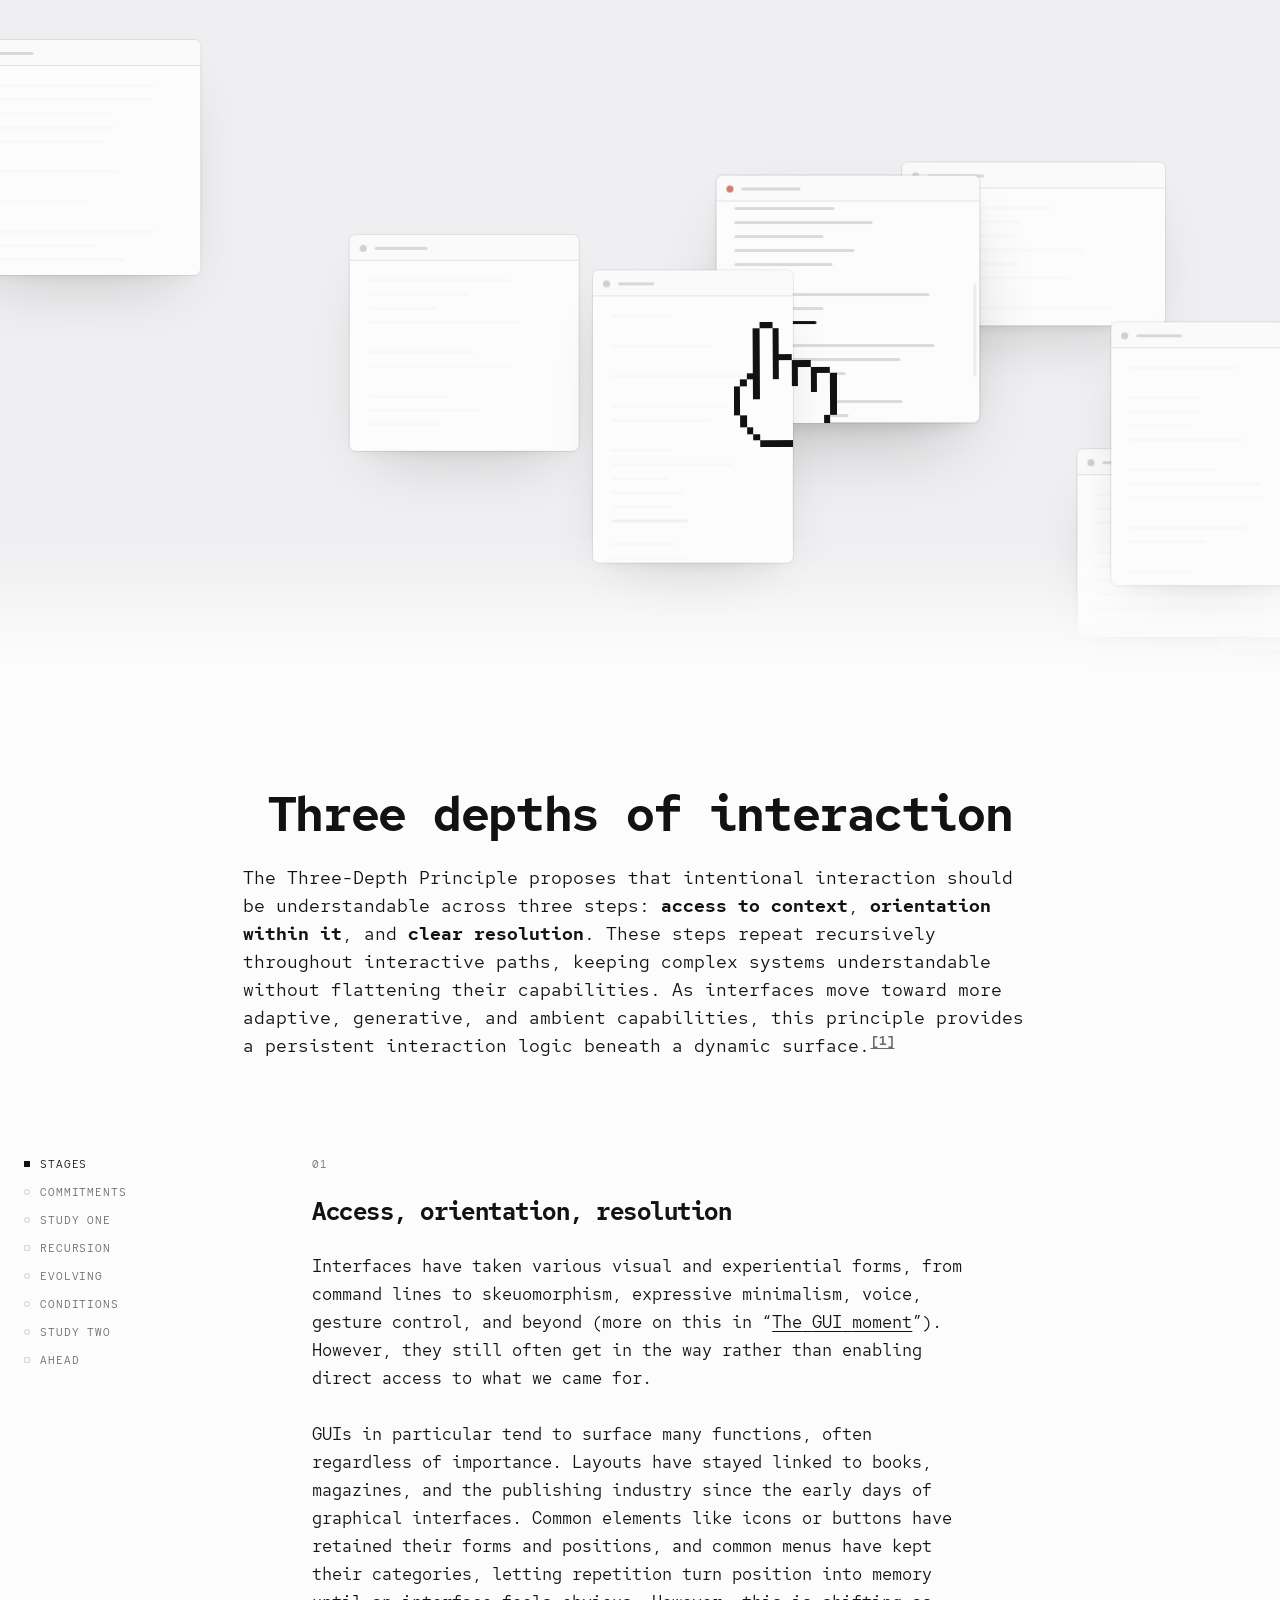
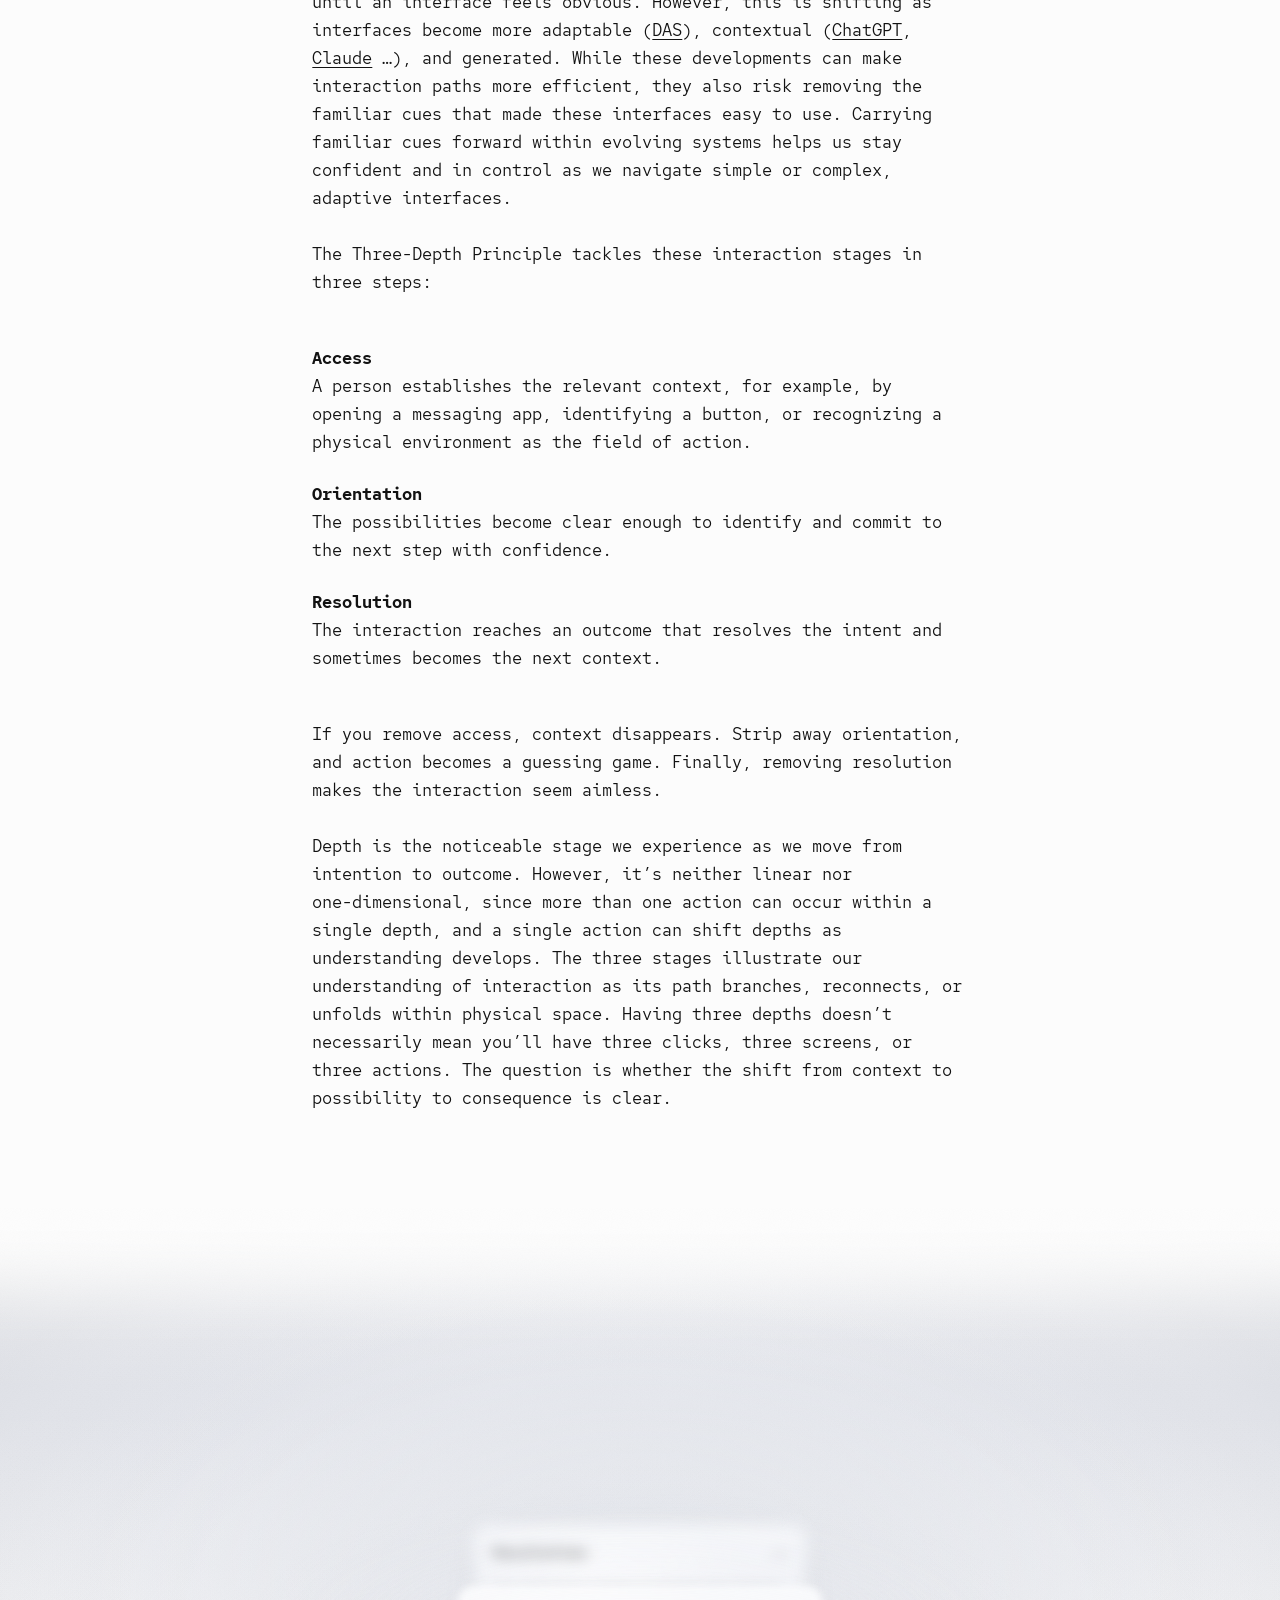
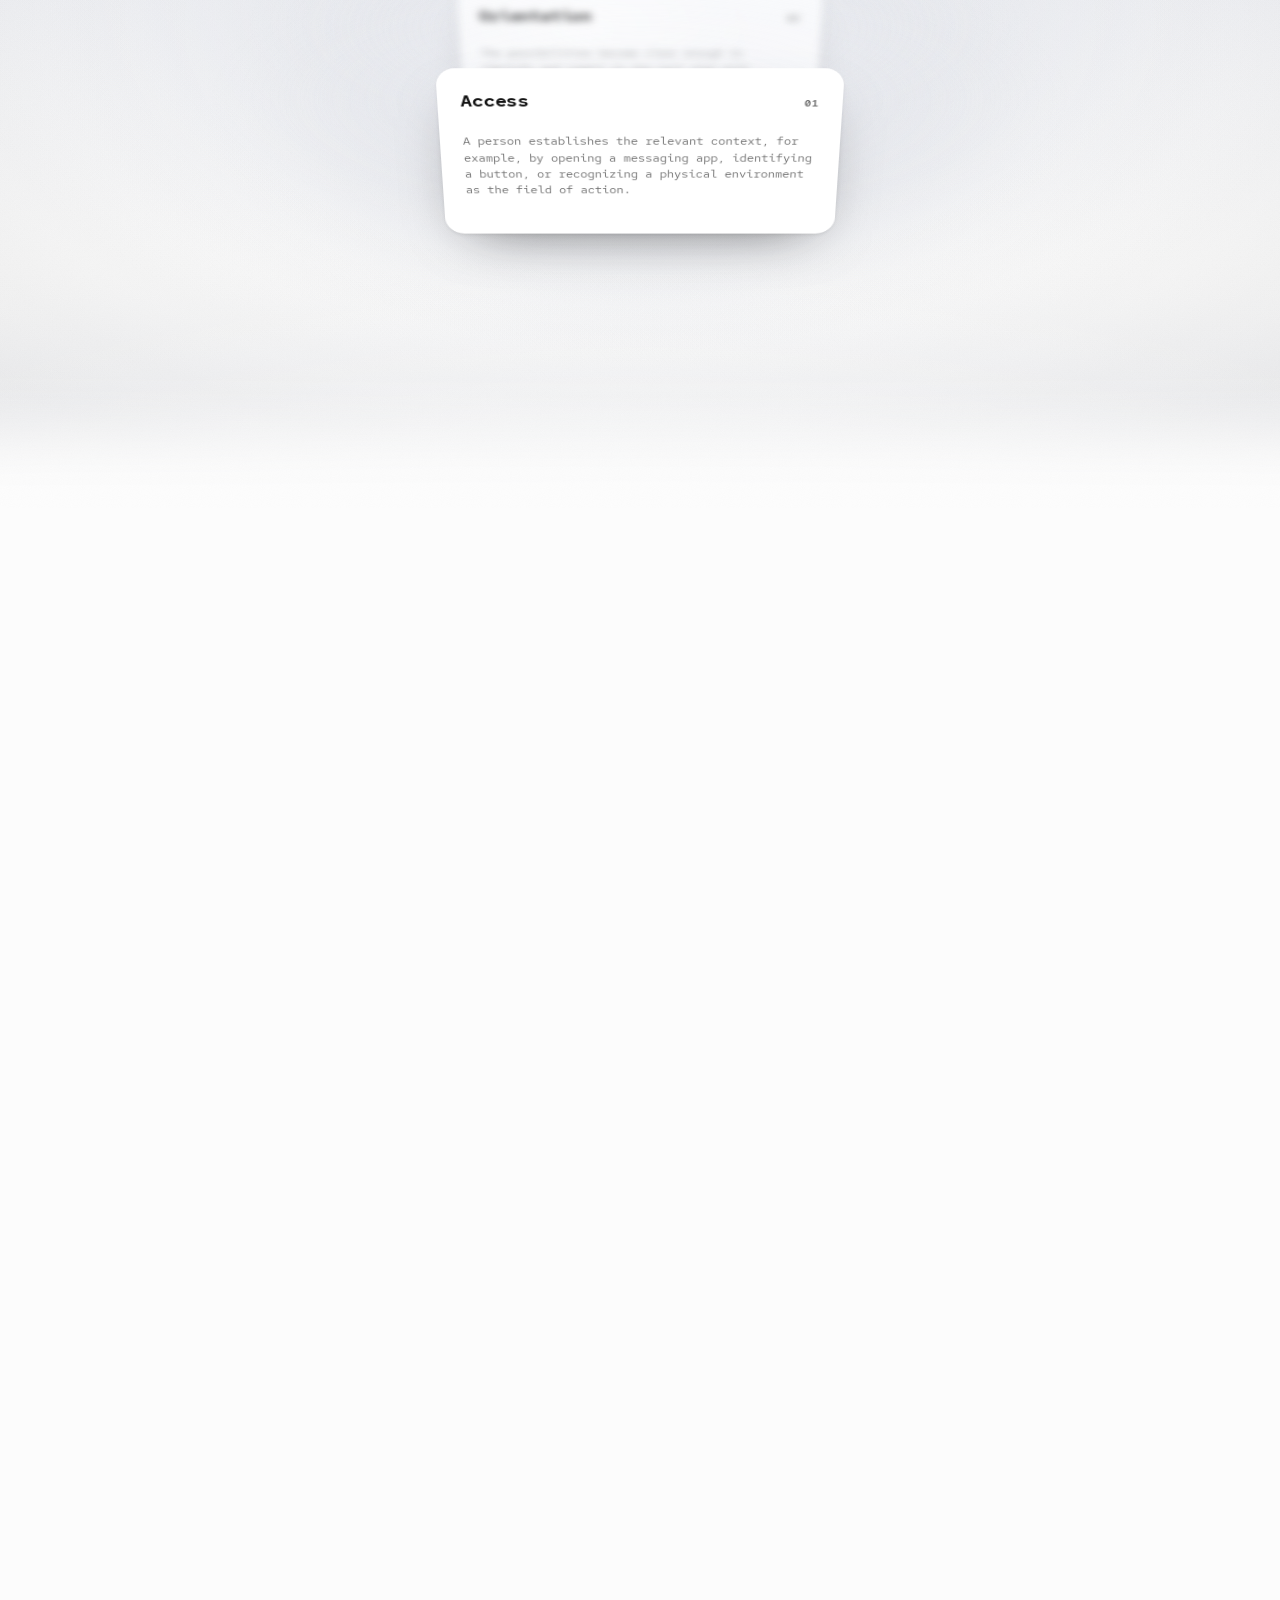
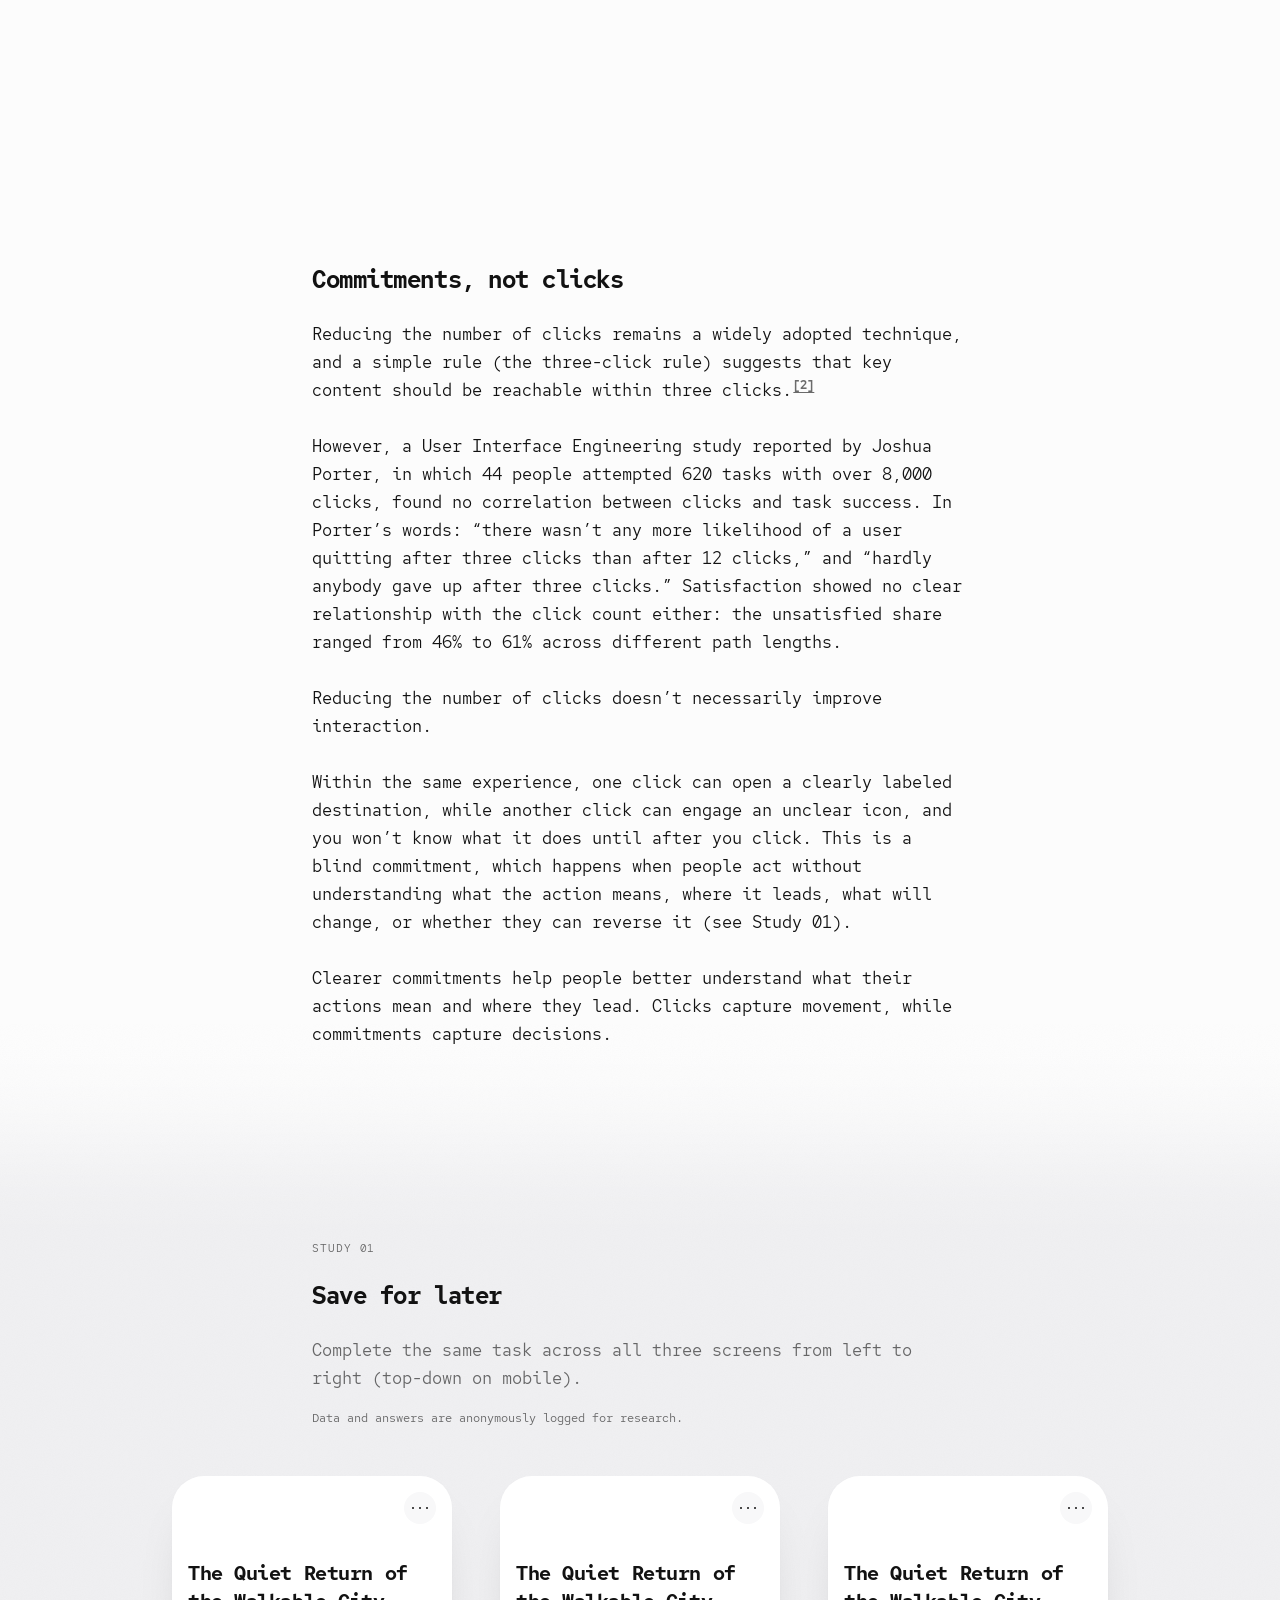
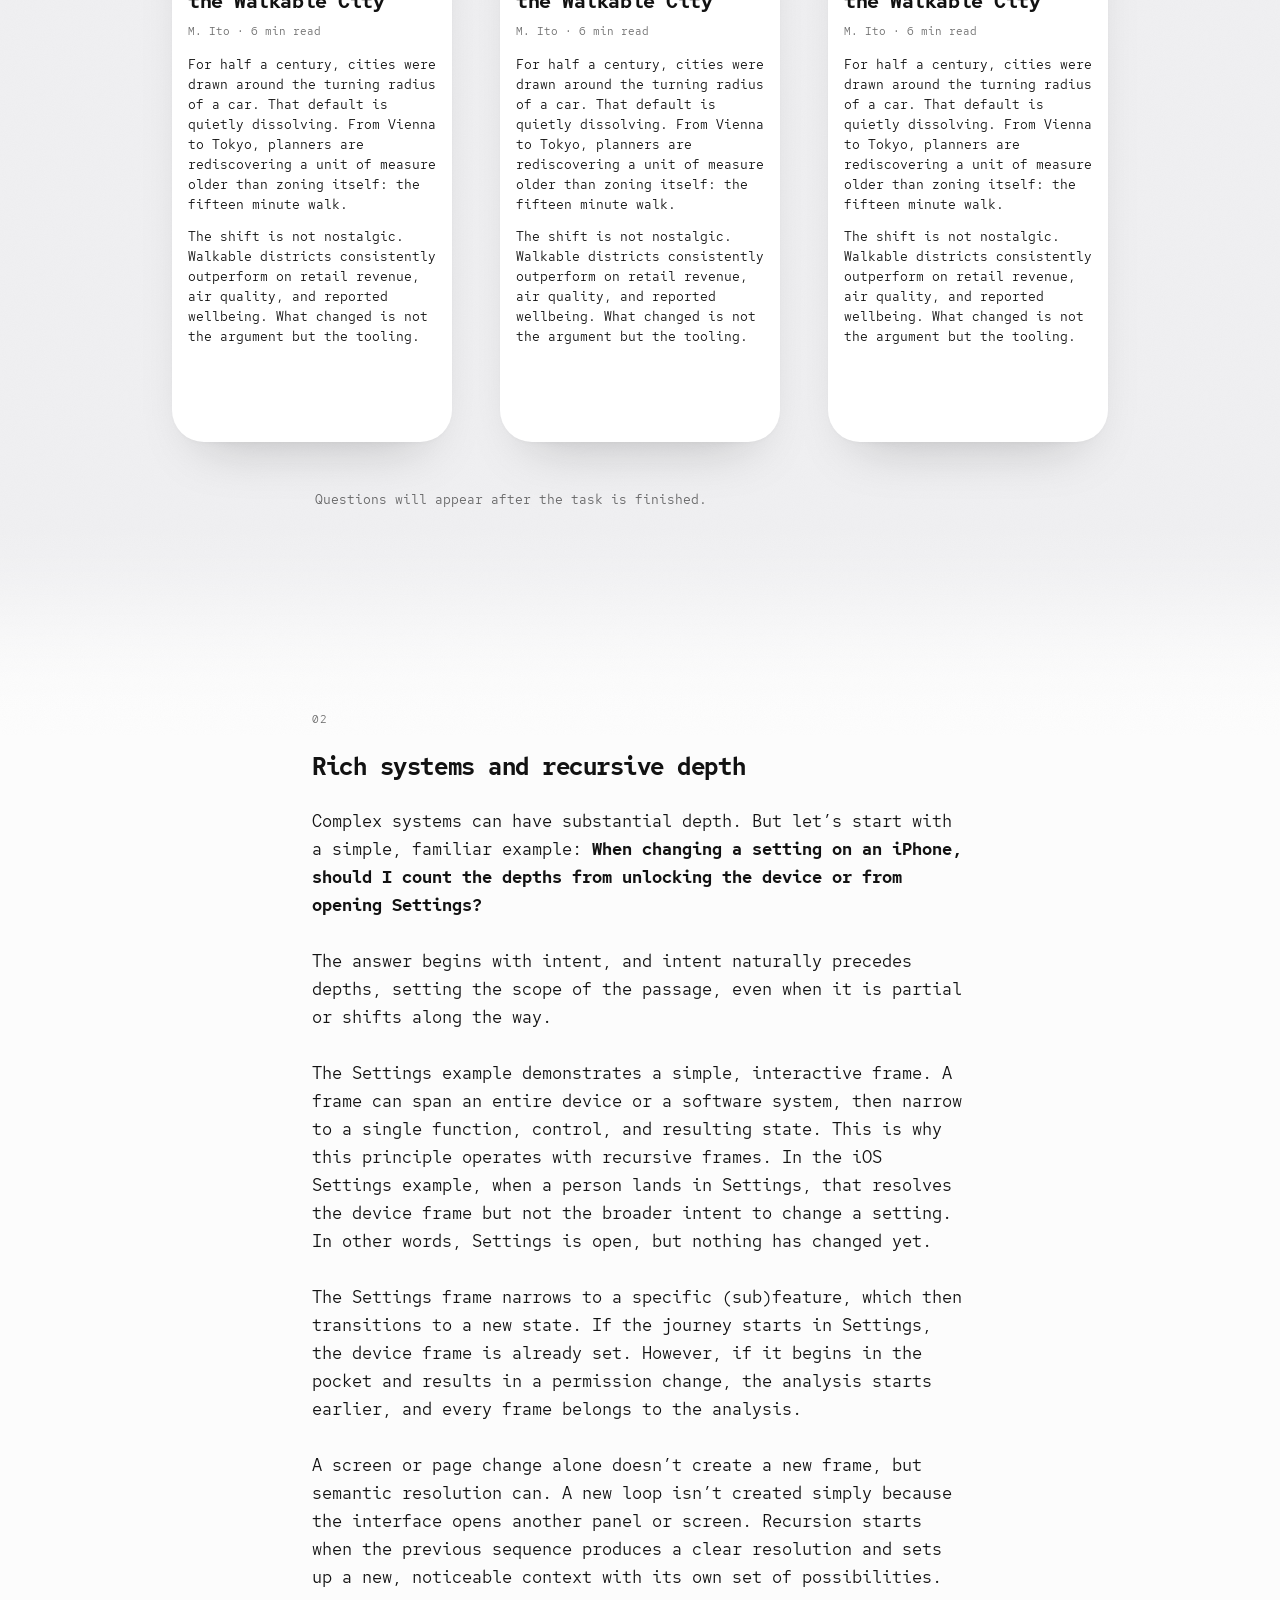
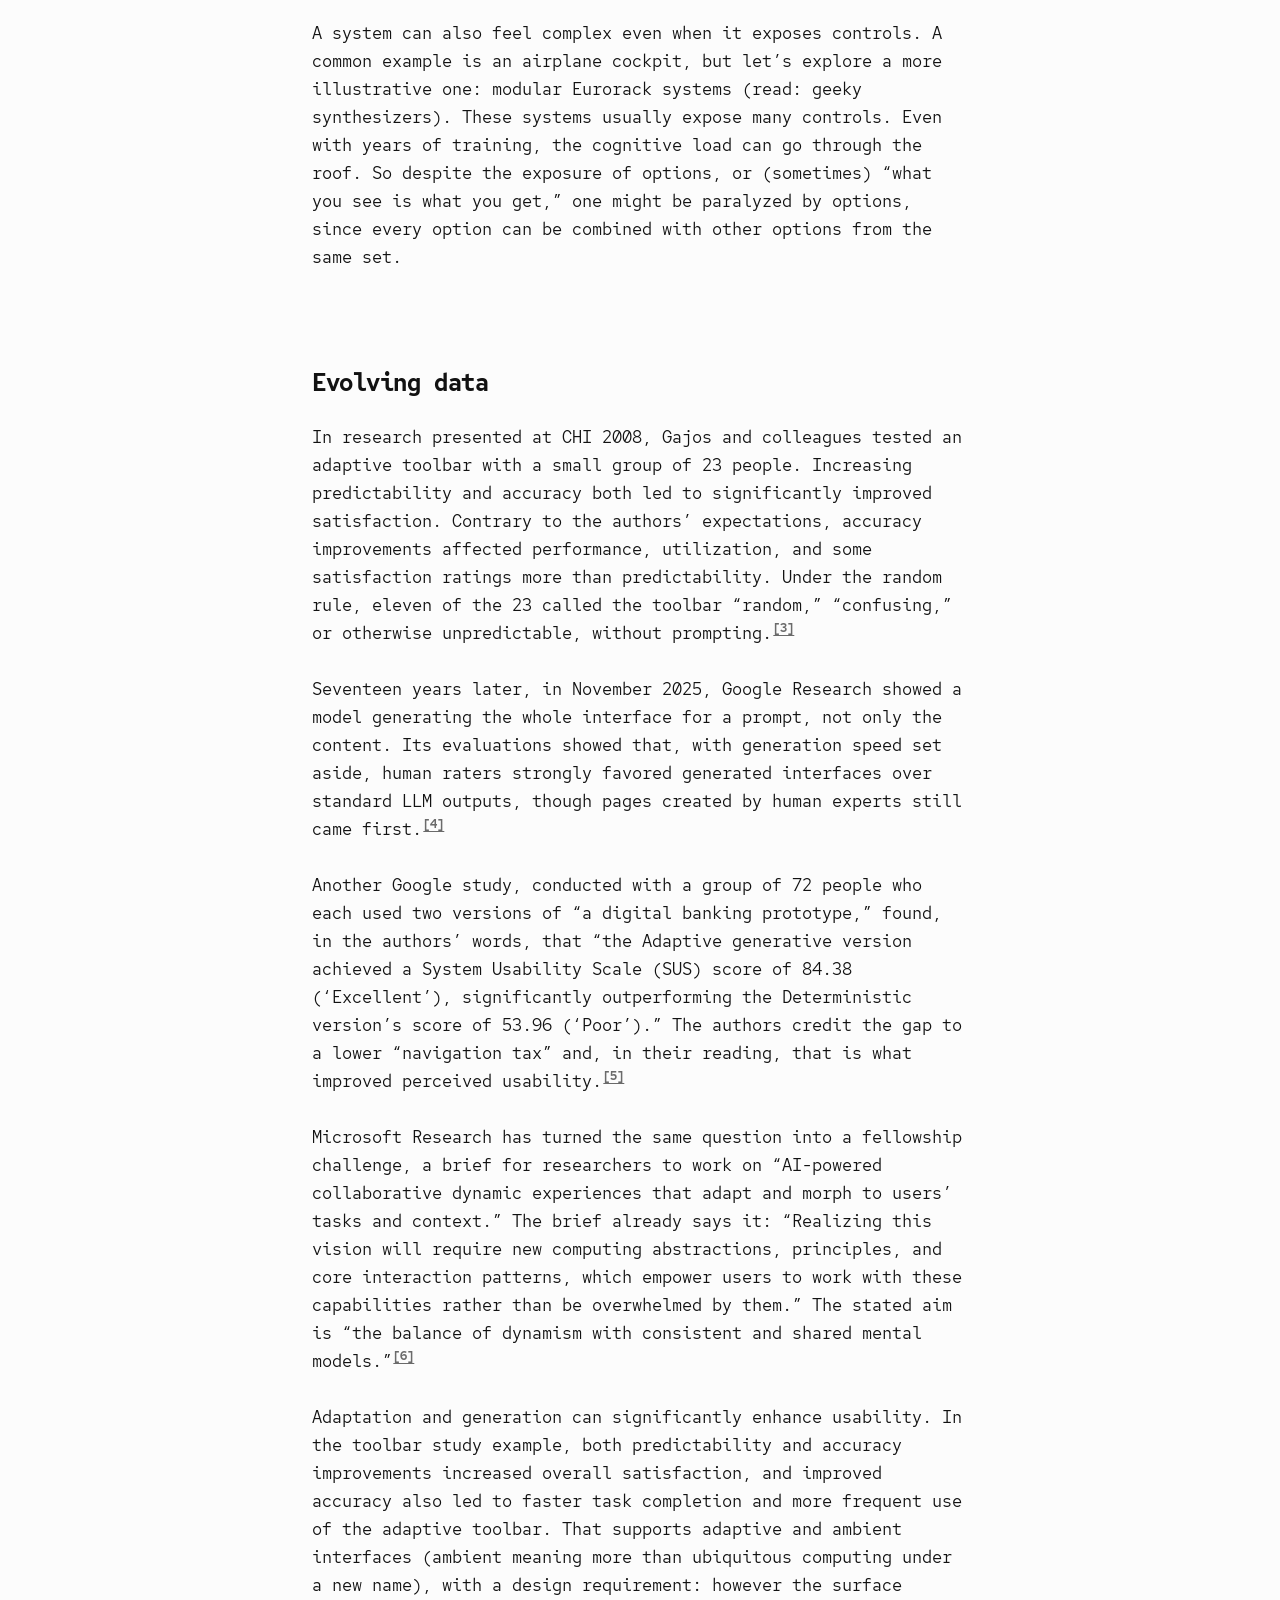
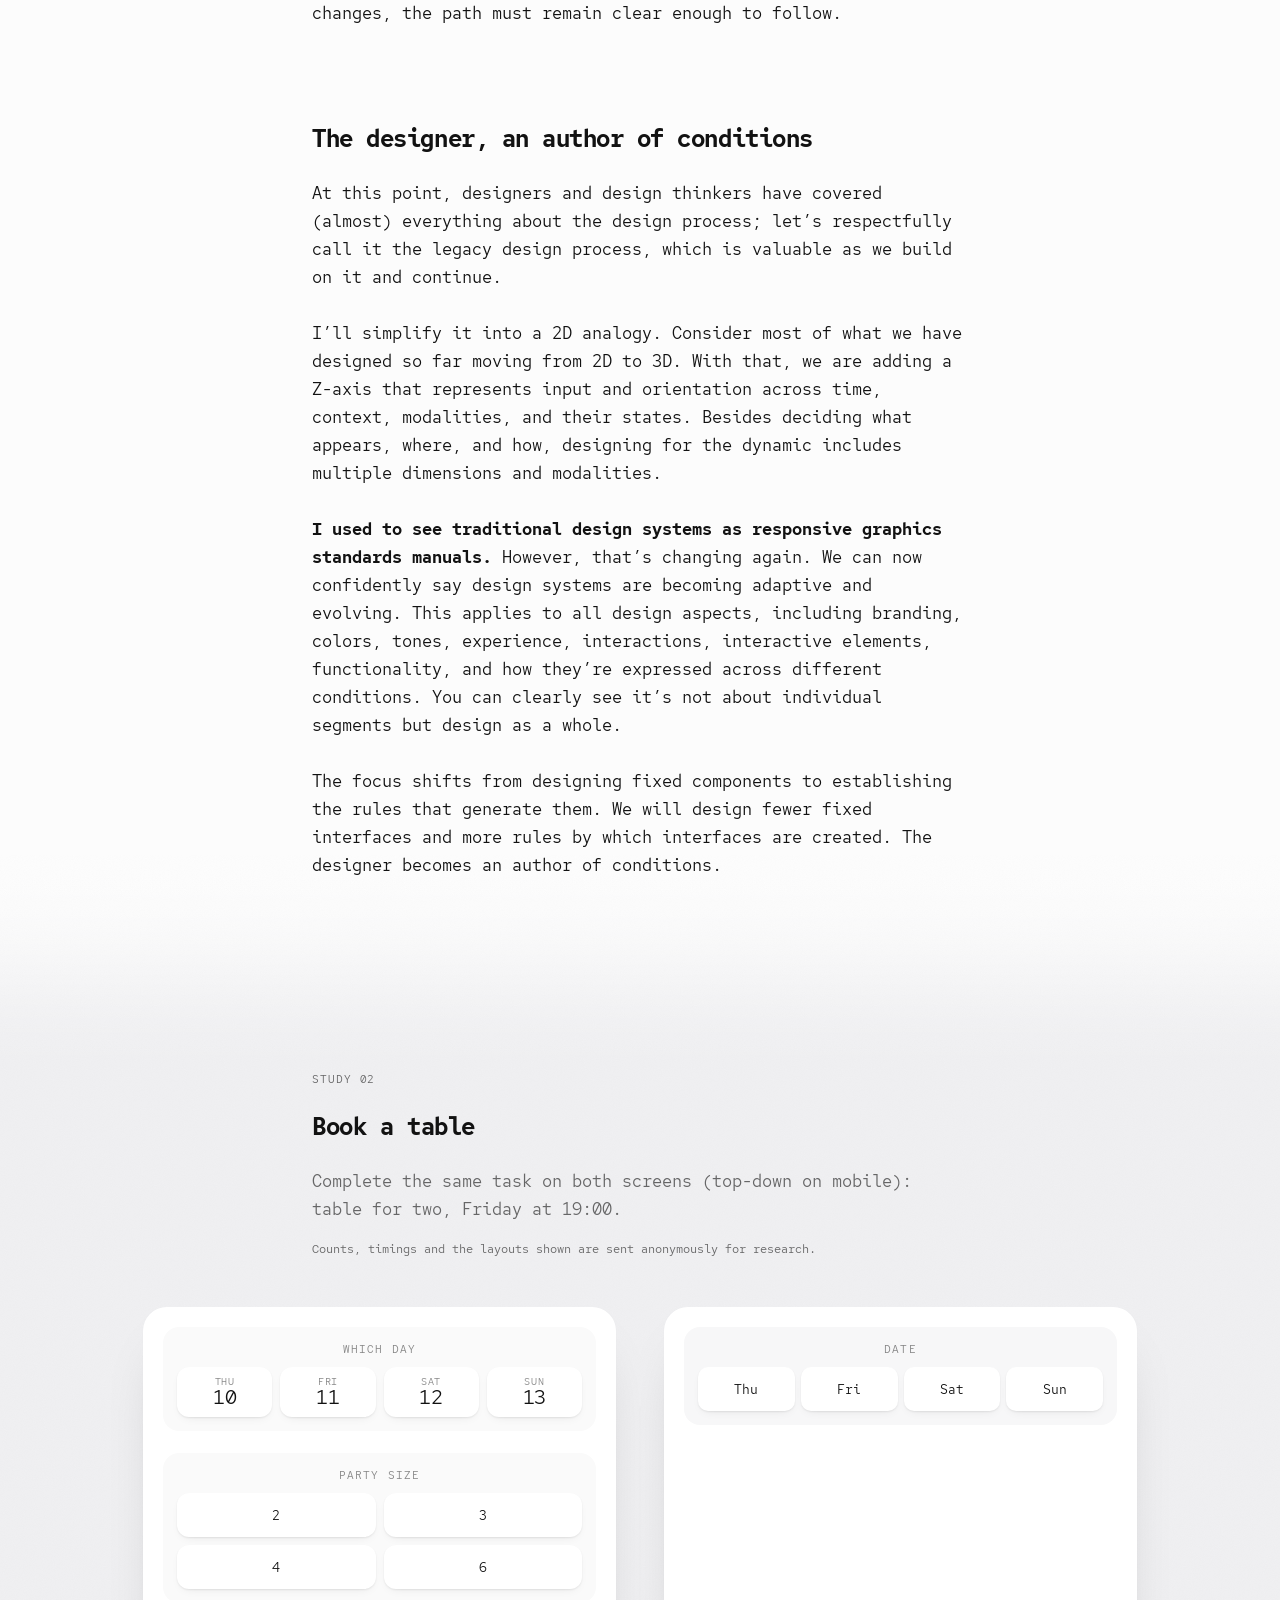
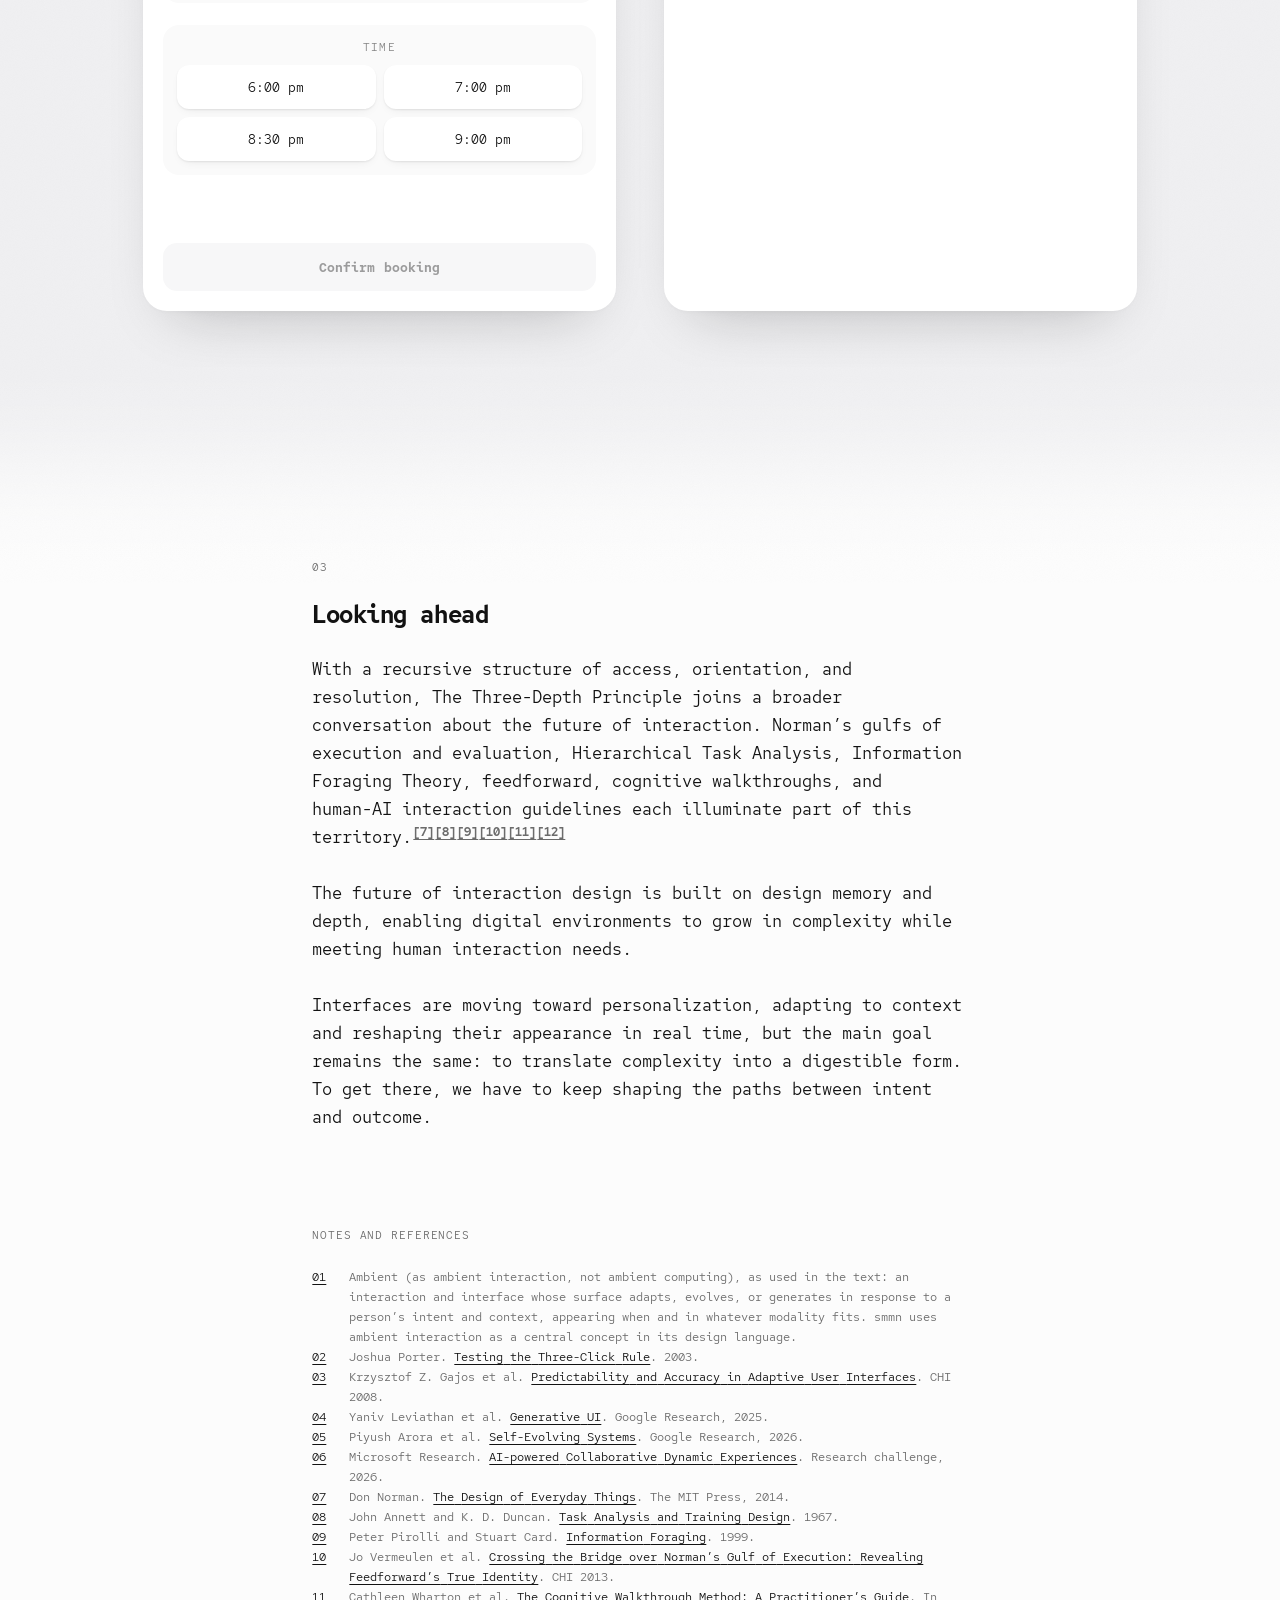
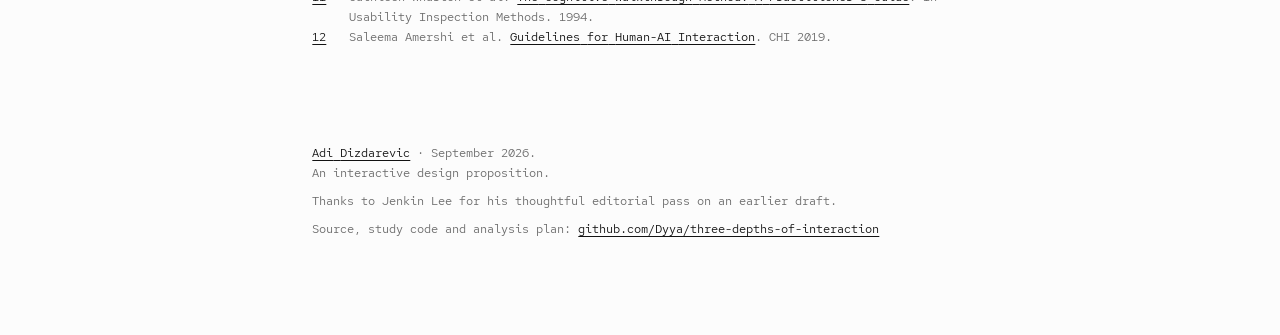
==== commit af465590: "The colophon points to this repository Co-Authored-By: Claude Opus 5.5 (1M context) <noreply@anthrop" ====
--- a/site/index.html
+++ b/site/index.html
@@ -1254,6 +1254,7 @@
   <p><a href="https://www.adidizdarevic.com/">Adi Dizdarevic</a> · September 2026.<br>
     An interactive design proposition.</p>
   <p>Thanks to Jenkin Lee for his thoughtful editorial pass on an earlier draft.</p>
+  <p>Source, study code and analysis plan: <a href="https://github.com/Dyya/three-depths-of-interaction">github.com/Dyya/three-depths-of-interaction</a></p>
 </div>
 
 </div><!-- /article -->
